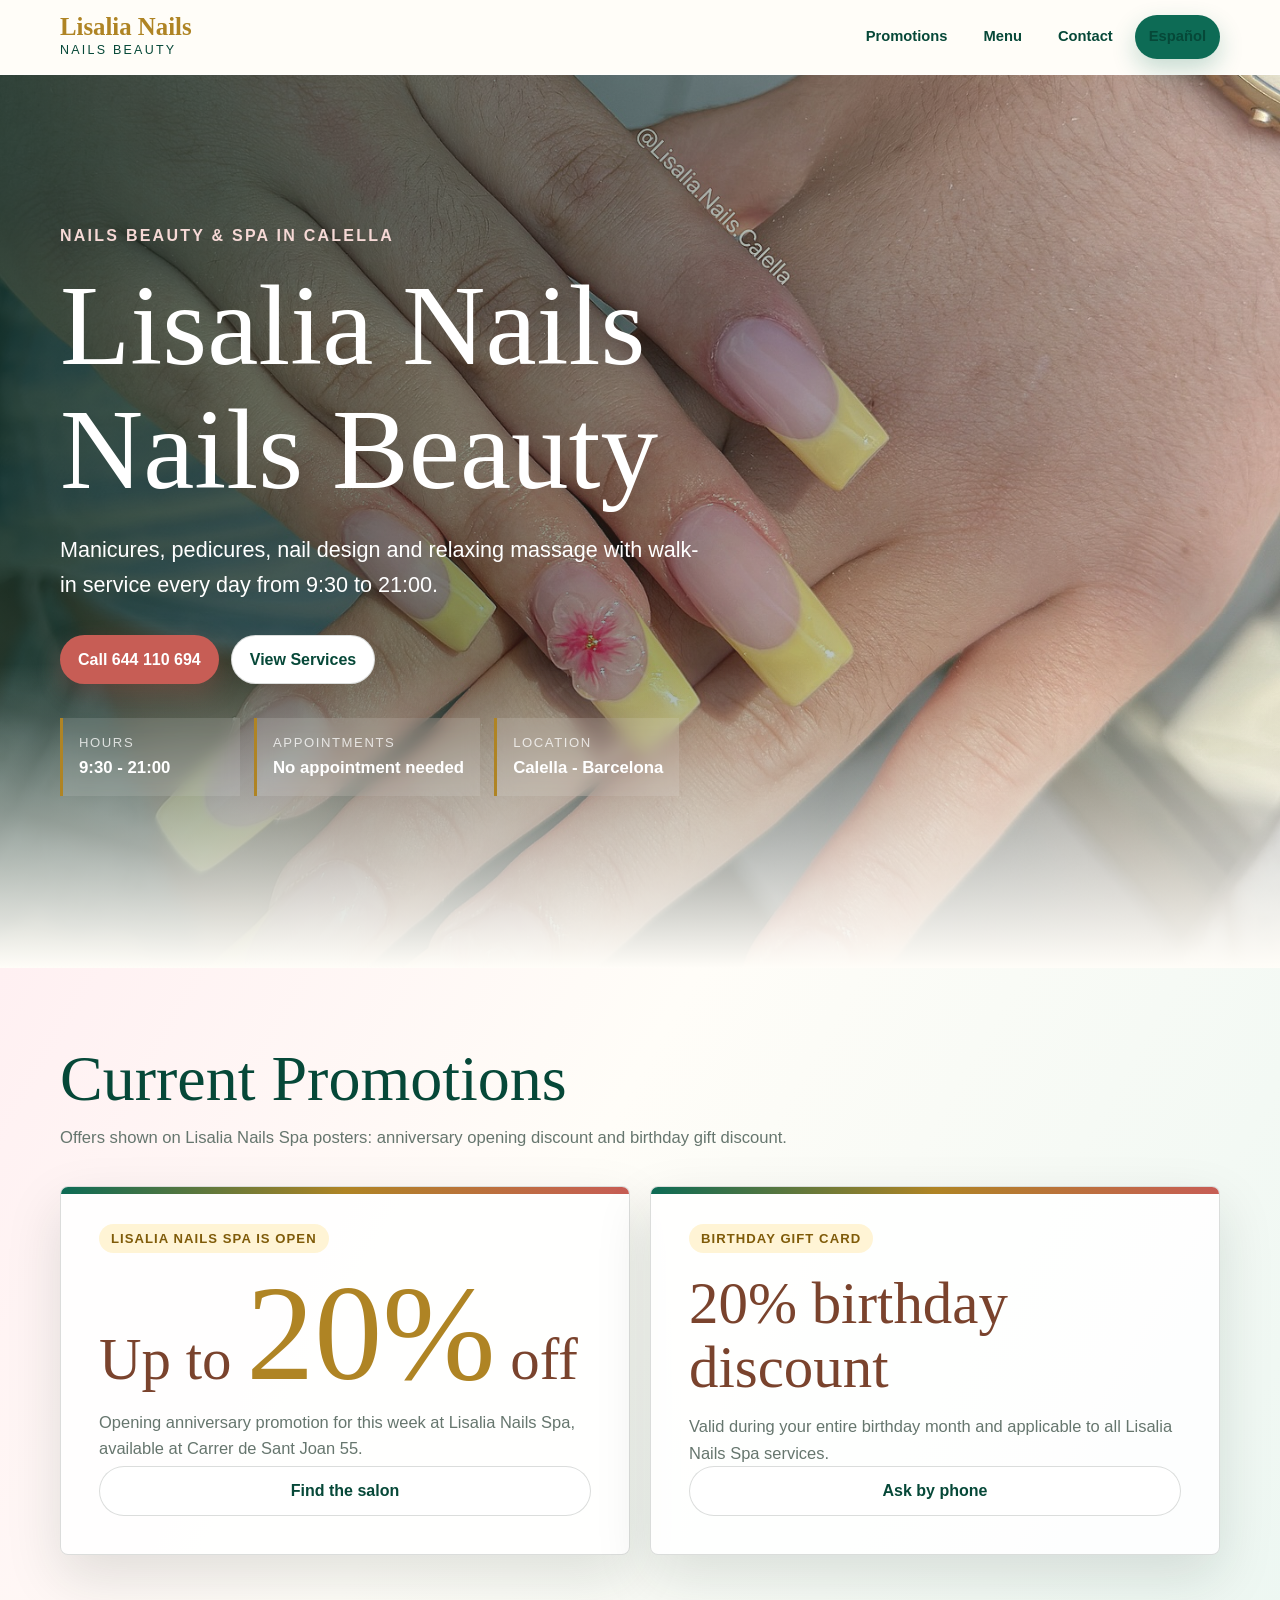
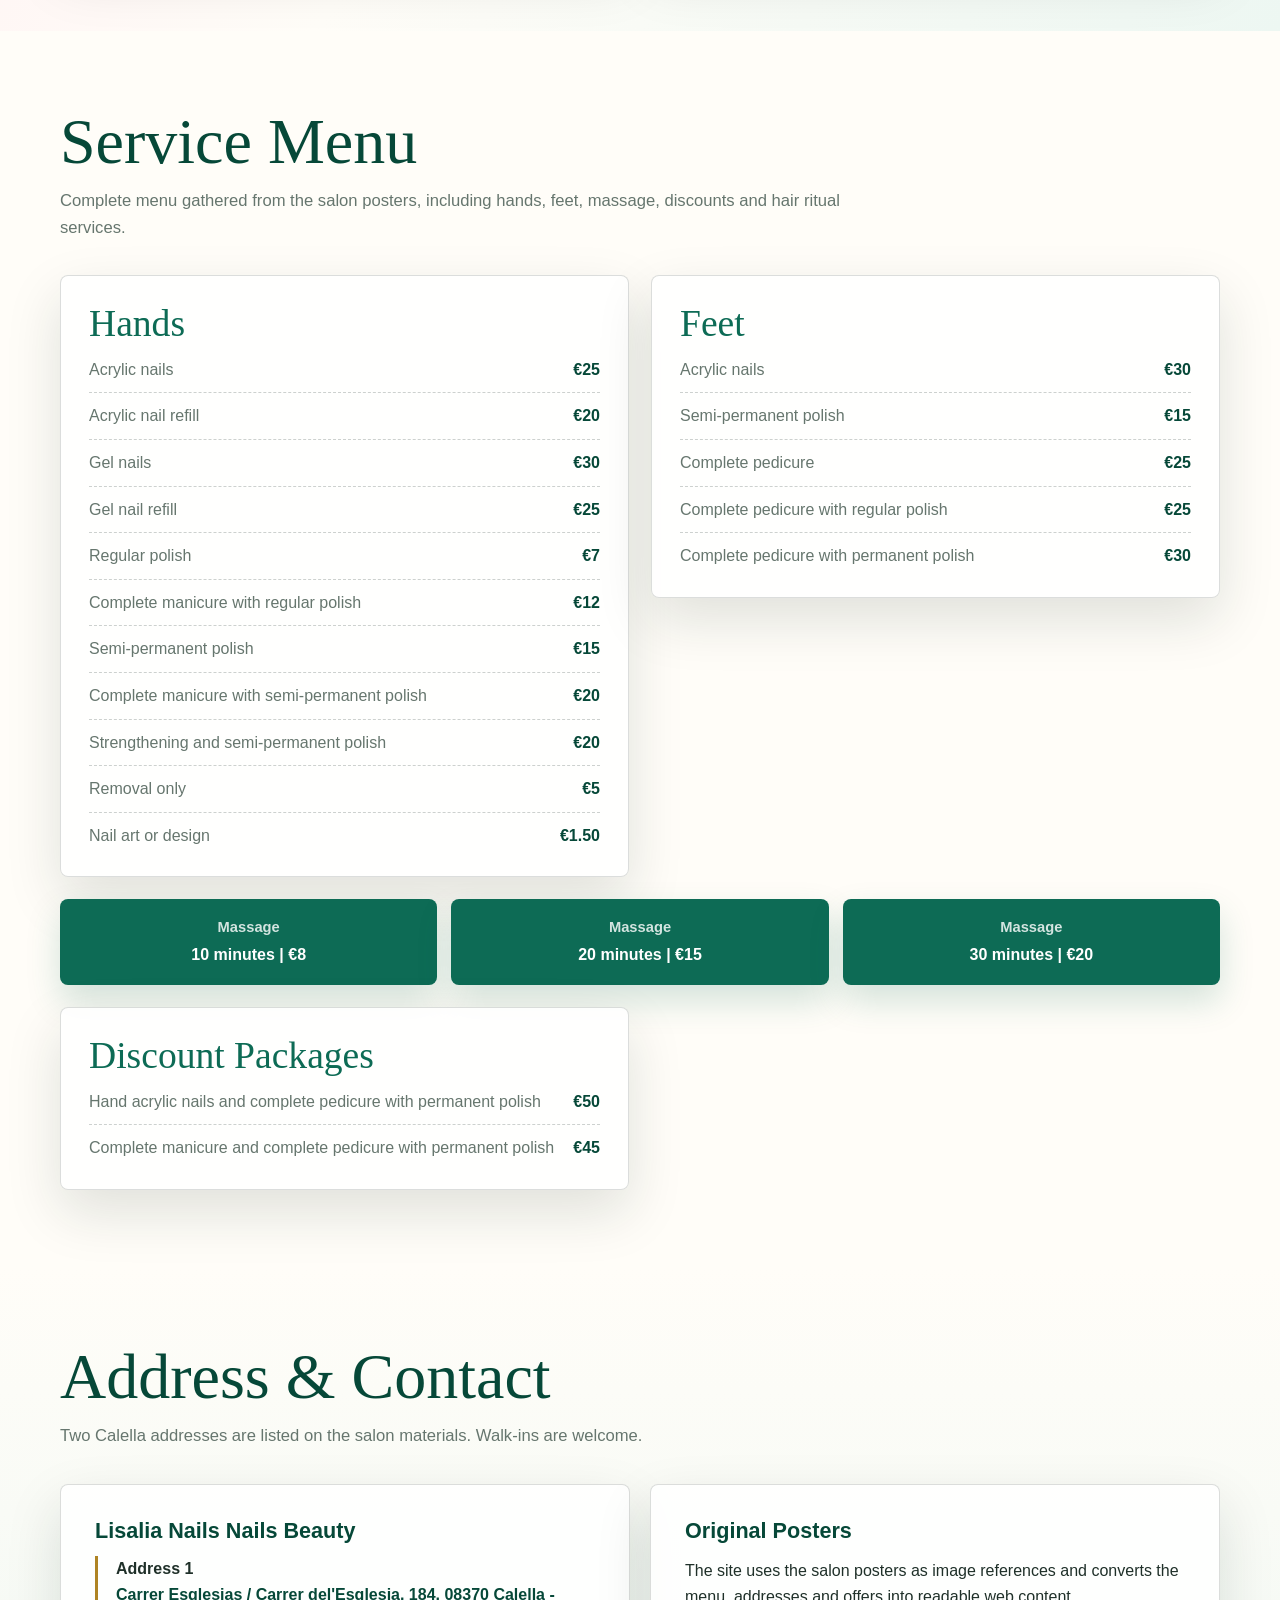
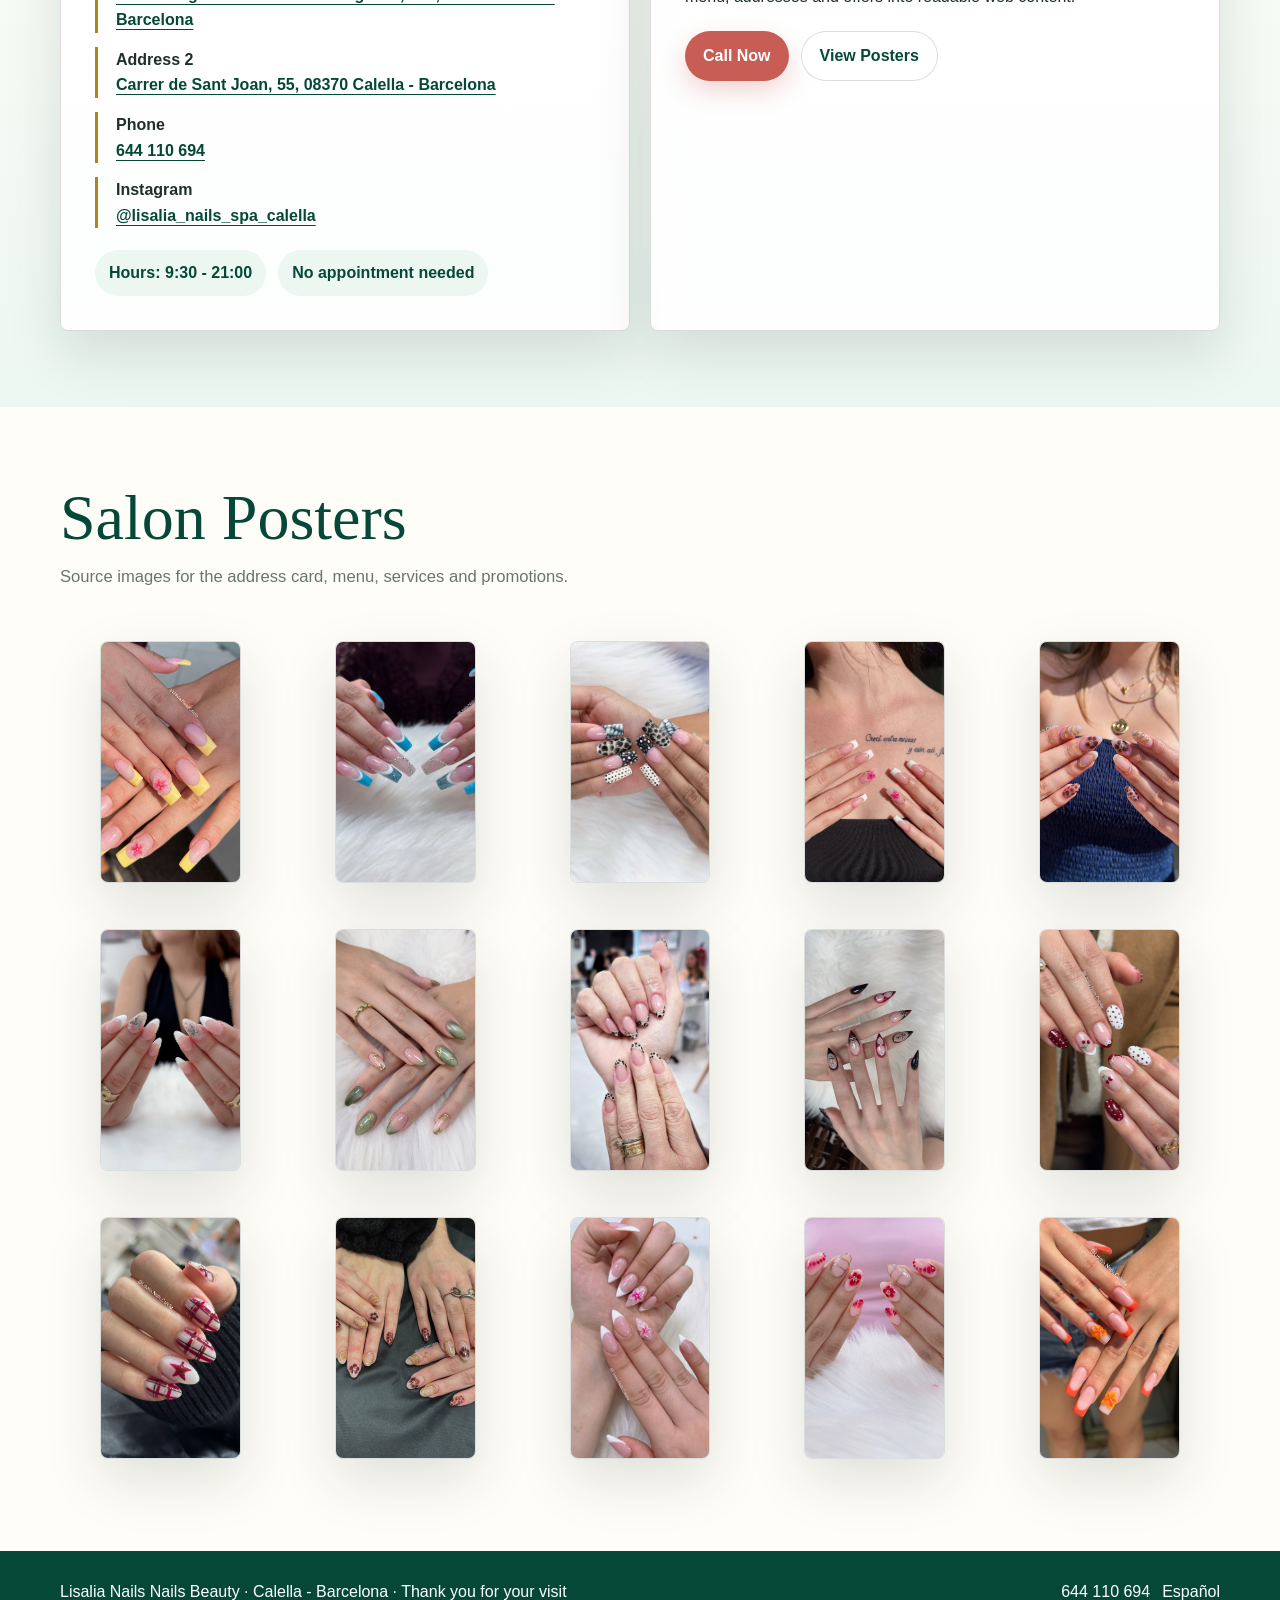
==== index.html @ 70567016 "upload" ====
<!doctype html>
<html lang="en">
  <head>
    <meta charset="utf-8">
    <meta name="viewport" content="width=device-width, initial-scale=1">
    <meta
      name="description"
      content="Lisalia Nails Nails Beauty in Calella, Barcelona. Nails, pedicure, massage, birthday offers, anniversary discounts and walk-in service."
    >
    <title>Lisalia Nails Nails Beauty | Calella</title>
    <link rel="stylesheet" href="styles.css">
  </head>
  <body>
    <header class="site-header">
      <nav class="nav" aria-label="Main navigation">
        <a class="brand" href="#top" aria-label="Lisalia Nails Nails Beauty home">
          <strong>Lisalia Nails</strong>
          <span>Nails Beauty</span>
        </a>
        <div class="nav-links">
          <a href="#promotions">Promotions</a>
          <a href="#menu">Menu</a>
          <a href="#contact">Contact</a>
          <a class="language-button" href="es.html">Español</a>
        </div>
      </nav>
    </header>

    <main id="top">
      <section class="hero" aria-labelledby="hero-title">
        <div class="hero-content">
          <p class="eyebrow">Nails Beauty & Spa in Calella</p>
          <h1 id="hero-title">Lisalia Nails Nails Beauty</h1>
          <p class="hero-text">
            Manicures, pedicures, nail design and relaxing massage with walk-in service every day from 9:30 to 21:00.
          </p>
          <div class="hero-actions">
            <a class="primary-button" href="tel:+34644110694">Call 644 110 694</a>
            <a class="secondary-button" href="#menu">View Services</a>
          </div>
          <div class="quick-facts" aria-label="Key information">
            <div class="fact">
              <span>Hours</span>
              <strong>9:30 - 21:00</strong>
            </div>
            <div class="fact">
              <span>Appointments</span>
              <strong>No appointment needed</strong>
            </div>
            <div class="fact">
              <span>Location</span>
              <strong>Calella - Barcelona</strong>
            </div>
          </div>
        </div>
      </section>

      <section class="promo-band" id="promotions" aria-labelledby="promo-title">
        <div class="section-inner">
          <div class="section-heading">
            <h2 id="promo-title">Current Promotions</h2>
            <p>Offers shown on Lisalia Nails Spa posters: anniversary opening discount and birthday gift discount.</p>
          </div>
          <div class="promo-grid">
            <article class="promo-card">
              <div>
                <span class="promo-label">Lisalia Nails Spa is open</span>
                <h3>Up to <span class="discount-number">20%</span> off</h3>
                <p>
                  Opening anniversary promotion for this week at Lisalia Nails Spa, available at Carrer de Sant Joan 55.
                </p>
              </div>
              <a class="secondary-button" href="#contact">Find the salon</a>
            </article>

            <article class="promo-card">
              <div>
                <span class="promo-label">Birthday gift card</span>
                <h3>20% birthday discount</h3>
                <p>
                  Valid during your entire birthday month and applicable to all Lisalia Nails Spa services.
                </p>
              </div>
              <a class="secondary-button" href="tel:+34644110694">Ask by phone</a>
            </article>
          </div>
        </div>
      </section>

      <section class="menu-section" id="menu" aria-labelledby="menu-title">
        <div class="section-inner">
          <div class="section-heading">
            <h2 id="menu-title">Service Menu</h2>
            <p>Complete menu gathered from the salon posters, including hands, feet, massage, discounts and hair ritual services.</p>
          </div>

          <div class="menu-layout">
            <article class="service-group">
              <h3>Hands</h3>
              <ol class="price-list">
                <li><span>Acrylic nails</span><strong>€25</strong></li>
                <li><span>Acrylic nail refill</span><strong>€20</strong></li>
                <li><span>Gel nails</span><strong>€30</strong></li>
                <li><span>Gel nail refill</span><strong>€25</strong></li>
                <li><span>Regular polish</span><strong>€7</strong></li>
                <li><span>Complete manicure with regular polish</span><strong>€12</strong></li>
                <li><span>Semi-permanent polish</span><strong>€15</strong></li>
                <li><span>Complete manicure with semi-permanent polish</span><strong>€20</strong></li>
                <li><span>Strengthening and semi-permanent polish</span><strong>€20</strong></li>
                <li><span>Removal only</span><strong>€5</strong></li>
                <li><span>Nail art or design</span><strong>€1.50</strong></li>
              </ol>
            </article>

            <article class="service-group">
              <h3>Feet</h3>
              <ol class="price-list" start="12">
                <li><span>Acrylic nails</span><strong>€30</strong></li>
                <li><span>Semi-permanent polish</span><strong>€15</strong></li>
                <li><span>Complete pedicure</span><strong>€25</strong></li>
                <li><span>Complete pedicure with regular polish</span><strong>€25</strong></li>
                <li><span>Complete pedicure with permanent polish</span><strong>€30</strong></li>
              </ol>
            </article>

            <div class="massage-strip" aria-label="Massage prices">
              <div class="massage-item"><span>Massage</span>10 minutes | €8</div>
              <div class="massage-item"><span>Massage</span>20 minutes | €15</div>
              <div class="massage-item"><span>Massage</span>30 minutes | €20</div>
            </div>

            <article class="service-group">
              <h3>Discount Packages</h3>
              <ol class="price-list" start="17">
                <li><span>Hand acrylic nails and complete pedicure with permanent polish</span><strong>€50</strong></li>
                <li><span>Complete manicure and complete pedicure with permanent polish</span><strong>€45</strong></li>
              </ol>
            </article>


          </div>
        </div>
      </section>

      <section class="contact-band" id="contact" aria-labelledby="contact-title">
        <div class="section-inner">
          <div class="section-heading">
            <h2 id="contact-title">Address & Contact</h2>
            <p>Two Calella addresses are listed on the salon materials. Walk-ins are welcome.</p>
          </div>

          <div class="contact-grid">
            <article class="contact-panel">
              <h3>Lisalia Nails Nails Beauty</h3>
              <ul class="contact-list">
                <li>
                  <strong>Address 1</strong><br>
                  <a href="https://www.google.com/maps/search/?api=1&amp;query=Carrer%20Esglesias%20184%2008370%20Calella%20Barcelona">
                    Carrer Esglesias / Carrer del'Esglesia, 184, 08370 Calella - Barcelona
                  </a>
                </li>
                <li>
                  <strong>Address 2</strong><br>
                  <a href="https://www.google.com/maps/search/?api=1&amp;query=Carrer%20de%20Sant%20Joan%2055%2008370%20Calella%20Barcelona">
                    Carrer de Sant Joan, 55, 08370 Calella - Barcelona
                  </a>
                </li>
                <li><strong>Phone</strong><br><a href="tel:+34644110694">644 110 694</a></li>
                <li>
                  <strong>Instagram</strong><br>
                  <a href="https://www.instagram.com/lisalia_nails_spa_calella/">@lisalia_nails_spa_calella</a><br>
                </li>
              </ul>
              <div class="notice-row">
                <span class="notice-pill">Hours: 9:30 - 21:00</span>
                <span class="notice-pill">No appointment needed</span>
              </div>
            </article>

            <article class="contact-panel">
              <h3>Original Posters</h3>
              <p>
                The site uses the salon posters as image references and converts the menu, addresses and offers into readable web content.
              </p>
              <div class="notice-row">
                <a class="primary-button" href="tel:+34644110694">Call Now</a>
                <a class="secondary-button" href="#posters">View Posters</a>
              </div>
            </article>
          </div>
        </div>
      </section>

      <section id="posters" aria-labelledby="posters-title">
        <div class="section-inner">
          <div class="section-heading">
            <h2 id="posters-title">Salon Posters</h2>
            <p>Source images for the address card, menu, services and promotions.</p>
          </div>
          <div class="posters-grid">
            <figure class="poster-card">
              <img src="1.jpg" alt="Salon image 1">
            </figure>
            <figure class="poster-card">
              <img src="2.jpg" alt="Salon image 2">
            </figure>
            <figure class="poster-card">
              <img src="3.jpg" alt="Salon image 3">
            </figure>
            <figure class="poster-card">
              <img src="4.jpg" alt="Salon image 4">
            </figure>
            <figure class="poster-card">
              <img src="5.jpg" alt="Salon image 5">
            </figure>
            <figure class="poster-card">
              <img src="6.jpg" alt="Salon image 6">
            </figure>
            <figure class="poster-card">
              <img src="7.jpg" alt="Salon image 7">
            </figure>
            <figure class="poster-card">
              <img src="8.jpg" alt="Salon image 8">
            </figure>
            <figure class="poster-card">
              <img src="9.jpg" alt="Salon image 9">
            </figure>
            <figure class="poster-card">
              <img src="10.jpg" alt="Salon image 10">
            </figure>
            <figure class="poster-card">
              <img src="11.jpg" alt="Salon image 11">
            </figure>
            <figure class="poster-card">
              <img src="12.jpg" alt="Salon image 12">
            </figure>
            <figure class="poster-card">
              <img src="13.jpg" alt="Salon image 13">
            </figure>
            <figure class="poster-card">
              <img src="14.jpg" alt="Salon image 14">
            </figure>
            <figure class="poster-card">
              <img src="15.jpg" alt="Salon image 15">
            </figure>
          </div>
        </div>
      </section>
    </main>

    <footer class="site-footer">
      <div class="footer-inner">
        <p>Lisalia Nails Nails Beauty · Calella - Barcelona · Thank you for your visit</p>
        <div class="footer-links">
          <a href="tel:+34644110694">644 110 694</a>
          <a href="es.html">Español</a>
        </div>
      </div>
    </footer>
  </body>
</html>
---- styles.css ----
:root {
  --ink: #1f3029;
  --muted: #66766e;
  --leaf: #0d6b55;
  --leaf-dark: #064838;
  --gold: #af8424;
  --rose: #c75d55;
  --clay: #7a432d;
  --cream: #fffaf0;
  --mint: #edf7f2;
  --blush: #fff0f2;
  --line: rgba(31, 48, 41, 0.16);
  --shadow: 0 22px 55px rgba(16, 39, 31, 0.13);
  --hero-image: url("1.jpg");
}

* {
  box-sizing: border-box;
}

html {
  scroll-behavior: smooth;
}

body {
  margin: 0;
  color: var(--ink);
  background: #fffdf8;
  font-family: "Segoe UI", Arial, sans-serif;
  line-height: 1.6;
}

img {
  display: block;
  max-width: 100%;
}

a {
  color: inherit;
}

.site-header {
  position: sticky;
  top: 0;
  z-index: 20;
  border-bottom: 1px solid rgba(255, 255, 255, 0.62);
  background: rgba(255, 253, 248, 0.9);
  backdrop-filter: blur(16px);
}

.nav {
  width: min(1160px, calc(100% - 32px));
  min-height: 74px;
  margin: 0 auto;
  display: flex;
  align-items: center;
  justify-content: space-between;
  gap: 20px;
}

.brand {
  display: grid;
  gap: 0;
  text-decoration: none;
}

.brand strong {
  font-family: Georgia, "Times New Roman", serif;
  font-size: clamp(1.1rem, 2vw, 1.55rem);
  letter-spacing: 0;
  color: var(--gold);
  line-height: 1.1;
}

.brand span {
  color: var(--leaf-dark);
  font-size: 0.78rem;
  text-transform: uppercase;
  letter-spacing: 0.18em;
}

.nav-links {
  display: flex;
  align-items: center;
  gap: 8px;
  flex-wrap: wrap;
  justify-content: flex-end;
}

.nav-links a {
  min-height: 42px;
  display: inline-flex;
  align-items: center;
  justify-content: center;
  padding: 10px 14px;
  border-radius: 999px;
  color: var(--leaf-dark);
  font-weight: 700;
  font-size: 0.92rem;
  text-decoration: none;
}

.nav-links a:hover,
.nav-links a:focus-visible {
  background: var(--mint);
  outline: none;
}

.language-button,
.primary-button,
.secondary-button {
  min-height: 44px;
  display: inline-flex;
  align-items: center;
  justify-content: center;
  gap: 8px;
  border: 0;
  border-radius: 999px;
  padding: 11px 18px;
  font-weight: 800;
  text-decoration: none;
  transition: transform 180ms ease, box-shadow 180ms ease, background 180ms ease;
}

.language-button {
  background: var(--leaf);
  color: white;
  box-shadow: 0 10px 24px rgba(13, 107, 85, 0.24);
}

.primary-button {
  background: var(--rose);
  color: white;
  box-shadow: 0 10px 24px rgba(199, 93, 85, 0.25);
}

.secondary-button {
  color: var(--leaf-dark);
  background: white;
  border: 1px solid var(--line);
}

.language-button:hover,
.primary-button:hover,
.secondary-button:hover,
.language-button:focus-visible,
.primary-button:focus-visible,
.secondary-button:focus-visible {
  transform: translateY(-1px);
  outline: none;
}

.hero {
  min-height: 82svh;
  display: grid;
  align-items: center;
  position: relative;
  isolation: isolate;
  overflow: hidden;
  background:
    linear-gradient(90deg, rgba(11, 45, 36, 0.78), rgba(11, 45, 36, 0.42) 46%, rgba(255, 250, 240, 0.2)),
    var(--hero-image) center / cover no-repeat;
}

.hero::after {
  content: "";
  position: absolute;
  inset: auto 0 0;
  height: 34%;
  background: linear-gradient(0deg, #fffdf8 0%, rgba(255, 253, 248, 0));
  z-index: -1;
}

.hero-content {
  width: min(1160px, calc(100% - 32px));
  margin: 0 auto;
  padding: 72px 0 96px;
  color: white;
}

.eyebrow {
  margin: 0 0 14px;
  color: #f6d9d6;
  font-weight: 800;
  text-transform: uppercase;
  letter-spacing: 0.14em;
}

h1,
h2,
h3 {
  margin: 0;
  line-height: 1.08;
}

h1,
h2 {
  font-family: Georgia, "Times New Roman", serif;
  font-weight: 500;
  letter-spacing: 0;
}

h1 {
  max-width: 820px;
  font-size: clamp(3.2rem, 9vw, 7.4rem);
}

.hero-text {
  max-width: 650px;
  margin: 22px 0 0;
  font-size: clamp(1.08rem, 2vw, 1.35rem);
}

.hero-actions {
  display: flex;
  flex-wrap: wrap;
  gap: 12px;
  margin-top: 32px;
}

.quick-facts {
  display: flex;
  gap: 14px;
  flex-wrap: wrap;
  margin-top: 34px;
}

.fact {
  display: grid;
  gap: 2px;
  min-width: 180px;
  padding: 14px 16px;
  border-left: 3px solid var(--gold);
  background: rgba(255, 255, 255, 0.12);
  backdrop-filter: blur(8px);
}

.fact span {
  color: rgba(255, 255, 255, 0.76);
  font-size: 0.82rem;
  text-transform: uppercase;
  letter-spacing: 0.12em;
}

.fact strong {
  color: white;
  font-size: 1.05rem;
}

section {
  padding: 76px 0;
}

.section-inner {
  width: min(1160px, calc(100% - 32px));
  margin: 0 auto;
}

.section-heading {
  display: grid;
  gap: 12px;
  max-width: 780px;
  margin-bottom: 34px;
}

.section-heading h2 {
  font-size: clamp(2.1rem, 5vw, 4.2rem);
  color: var(--leaf-dark);
}

.section-heading p {
  margin: 0;
  color: var(--muted);
  font-size: 1.04rem;
}

.promo-band {
  background: linear-gradient(120deg, var(--blush), #fffdf8 42%, var(--mint));
}

.promo-grid,
.contact-grid {
  display: grid;
  grid-template-columns: repeat(2, minmax(0, 1fr));
  gap: 20px;
}

.promo-card,
.service-group,
.contact-panel,
.poster-card {
  border: 1px solid var(--line);
  border-radius: 8px;
  background: rgba(255, 255, 255, 0.86);
  box-shadow: var(--shadow);
}

.promo-card {
  display: grid;
  min-height: 310px;
  padding: clamp(24px, 4vw, 38px);
  align-content: space-between;
  overflow: hidden;
  position: relative;
}

.promo-card::before {
  content: "";
  position: absolute;
  inset: 0 0 auto;
  height: 7px;
  background: linear-gradient(90deg, var(--leaf), var(--gold), var(--rose));
  pointer-events: none;
}

.promo-card > * {
  position: relative;
}

.promo-label {
  width: fit-content;
  border-radius: 999px;
  background: #fff4d5;
  color: #7f5b09;
  padding: 7px 12px;
  font-size: 0.82rem;
  font-weight: 900;
  text-transform: uppercase;
  letter-spacing: 0.08em;
}

.promo-card h3 {
  margin-top: 22px;
  color: var(--clay);
  font-family: Georgia, "Times New Roman", serif;
  font-size: clamp(2rem, 4.6vw, 4.3rem);
  font-weight: 500;
}

.promo-card p {
  margin: 14px 0 0;
  color: var(--muted);
  font-size: 1.03rem;
}

.discount-number {
  color: var(--gold);
  font-size: clamp(4.2rem, 12vw, 8.5rem);
  font-family: Georgia, "Times New Roman", serif;
  line-height: 0.9;
}

.menu-section {
  background: #fffdf8;
}

.menu-layout {
  display: grid;
  grid-template-columns: 1fr 1fr;
  gap: 22px;
  align-items: start;
}

.service-group {
  padding: clamp(20px, 3vw, 28px);
}

.service-group h3 {
  color: var(--leaf);
  font-family: Georgia, "Times New Roman", serif;
  font-size: clamp(1.7rem, 3vw, 2.35rem);
  font-weight: 500;
  margin-bottom: 12px;
}

.price-list {
  list-style: none;
  margin: 0;
  padding: 0;
  display: grid;
  gap: 10px;
}

.price-list li {
  display: grid;
  grid-template-columns: minmax(0, 1fr) auto;
  gap: 16px;
  align-items: baseline;
  padding-bottom: 10px;
  border-bottom: 1px dashed rgba(31, 48, 41, 0.22);
}

.price-list li:last-child {
  border-bottom: 0;
  padding-bottom: 0;
}

.price-list span {
  color: var(--muted);
}

.price-list strong {
  color: var(--leaf-dark);
  white-space: nowrap;
}

.massage-strip {
  grid-column: 1 / -1;
  display: grid;
  grid-template-columns: repeat(3, minmax(0, 1fr));
  gap: 14px;
}

.massage-item {
  min-height: 86px;
  display: grid;
  place-items: center;
  padding: 16px;
  border-radius: 8px;
  color: white;
  background: var(--leaf);
  text-align: center;
  font-weight: 800;
  box-shadow: 0 16px 34px rgba(13, 107, 85, 0.18);
}

.massage-item span {
  display: block;
  color: rgba(255, 255, 255, 0.82);
  font-size: 0.92rem;
  font-weight: 700;
}

.hair-band {
  color: white;
  background:
    linear-gradient(90deg, rgba(122, 67, 45, 0.92), rgba(122, 67, 45, 0.73)),
    url("km.jpg") center / cover no-repeat;
}

.hair-band .section-heading h2,
.hair-band .section-heading p {
  color: white;
}

.hair-band .service-group {
  background: rgba(255, 253, 248, 0.93);
}

.contact-band {
  background: linear-gradient(180deg, #fffdf8, #edf7f2);
}

.contact-panel {
  padding: clamp(22px, 4vw, 34px);
}

.contact-panel h3 {
  margin-bottom: 14px;
  color: var(--leaf-dark);
  font-size: 1.35rem;
}

.contact-list {
  list-style: none;
  padding: 0;
  margin: 0;
  display: grid;
  gap: 14px;
}

.contact-list li {
  padding-left: 18px;
  border-left: 3px solid var(--gold);
}

.contact-list a {
  color: var(--leaf-dark);
  font-weight: 800;
  text-decoration-thickness: 1px;
  text-underline-offset: 4px;
}

.notice-row {
  display: flex;
  gap: 12px;
  flex-wrap: wrap;
  margin-top: 22px;
}

.notice-pill {
  border-radius: 999px;
  padding: 10px 14px;
  background: var(--mint);
  color: var(--leaf-dark);
  font-weight: 900;
}

.posters-grid {
  display: grid;
  grid-template-columns: repeat(auto-fit, minmax(200px, 1fr));
  gap: 14px;
}

.poster-card {
  overflow: hidden;
  background: white;
}

.poster-card img {
  width: 100%;
  height: 240px;
  object-fit: cover;
}

.poster-card figcaption {
  padding: 12px;
  color: var(--muted);
  font-size: 0.92rem;
  display: none;
}

.site-footer {
  padding: 28px 0 34px;
  color: white;
  background: var(--leaf-dark);
}

.footer-inner {
  width: min(1160px, calc(100% - 32px));
  margin: 0 auto;
  display: flex;
  align-items: center;
  justify-content: space-between;
  gap: 18px;
  flex-wrap: wrap;
}

.footer-inner p {
  margin: 0;
}

.footer-links {
  display: flex;
  gap: 12px;
  flex-wrap: wrap;
}

.footer-links a {
  color: white;
  text-decoration-thickness: 1px;
  text-underline-offset: 4px;
}

@media (max-width: 920px) {
  .nav {
    align-items: flex-start;
    padding: 14px 0;
    flex-direction: column;
  }

  .nav-links {
    width: 100%;
    justify-content: flex-start;
  }

  .hero {
    min-height: 78svh;
  }

  .promo-grid,
  .contact-grid,
  .menu-layout {
    grid-template-columns: 1fr;
  }

  .massage-strip {
    grid-template-columns: 1fr;
  }

  .posters-grid {
    grid-template-columns: repeat(2, minmax(0, 1fr));
  }
}

@media (max-width: 580px) {
  .nav-links a:not(.language-button) {
    display: none;
  }

  .hero-content {
    padding-top: 56px;
  }

  .quick-facts {
    display: grid;
  }

  section {
    padding: 58px 0;
  }

  .price-list li {
    grid-template-columns: 1fr;
    gap: 2px;
  }

  .posters-grid {
    grid-template-columns: 1fr;
  }

  .poster-card img {
    height: auto;
  }
}
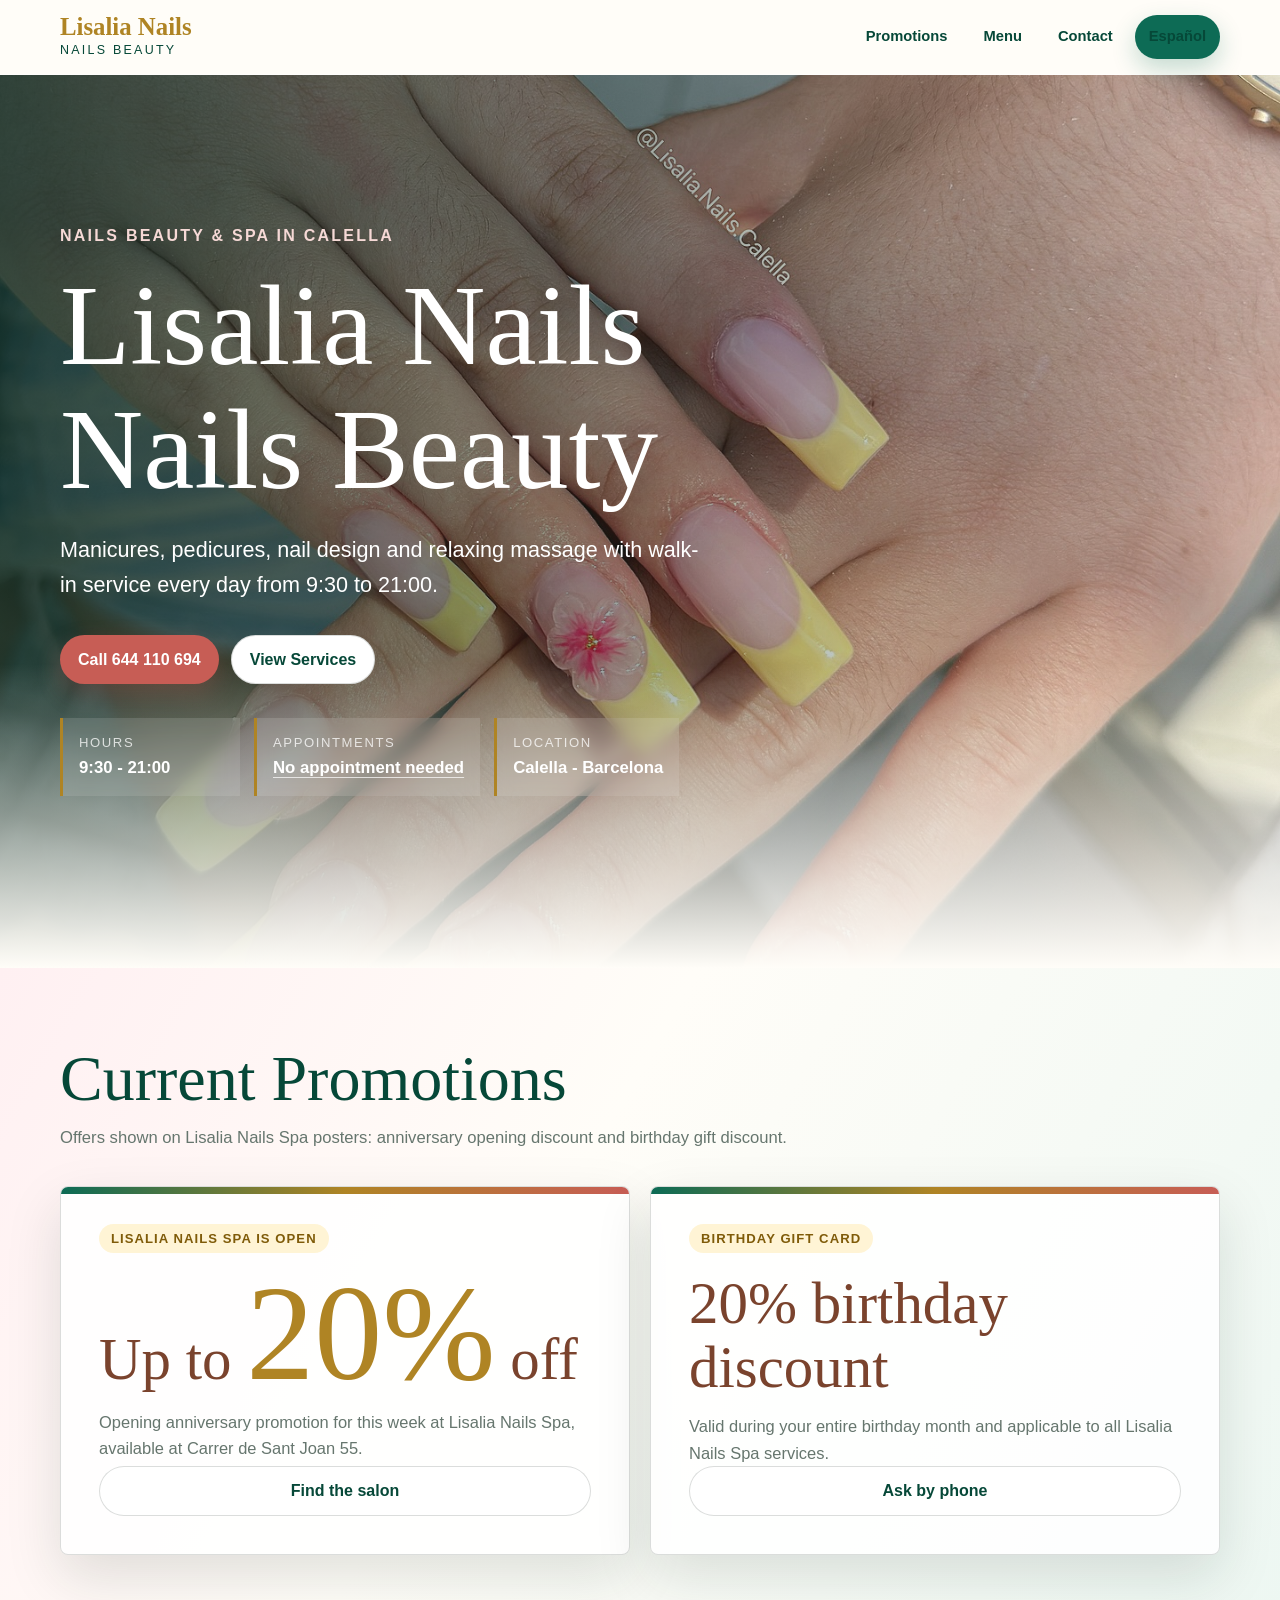
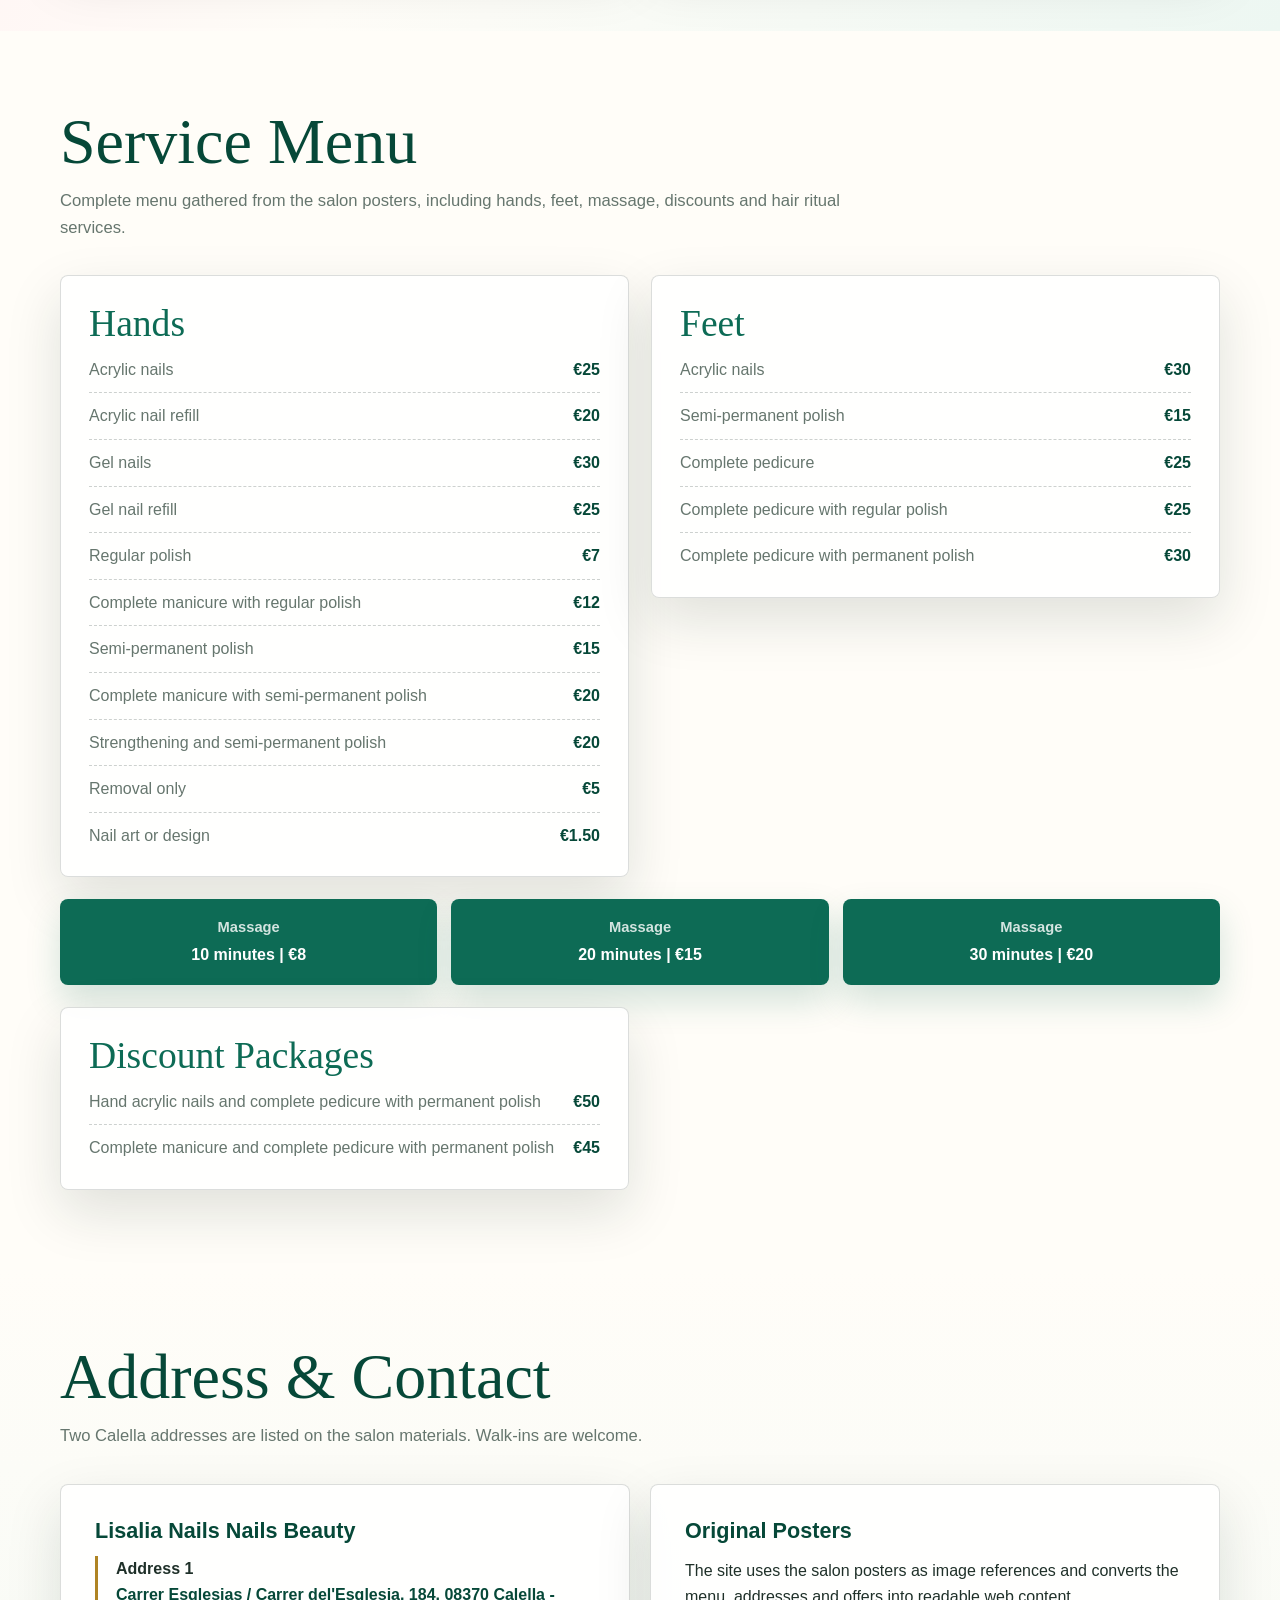
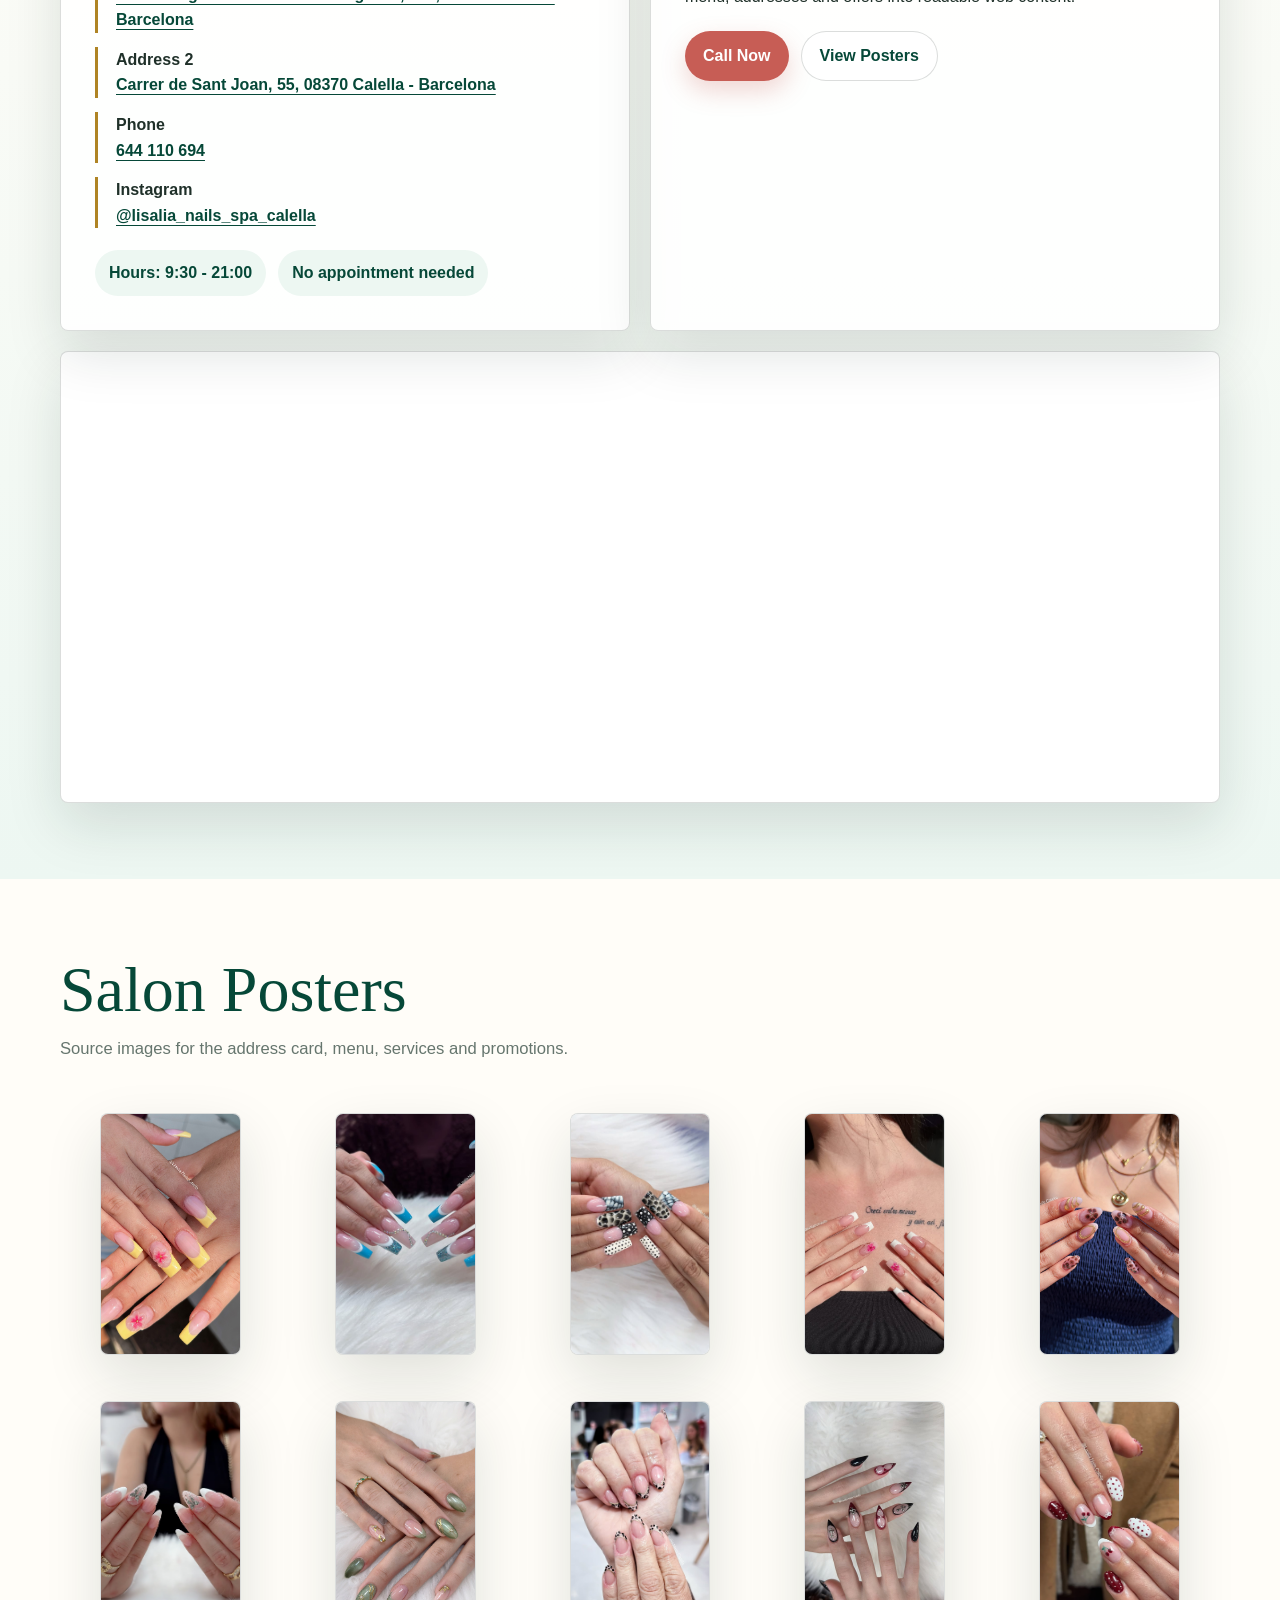
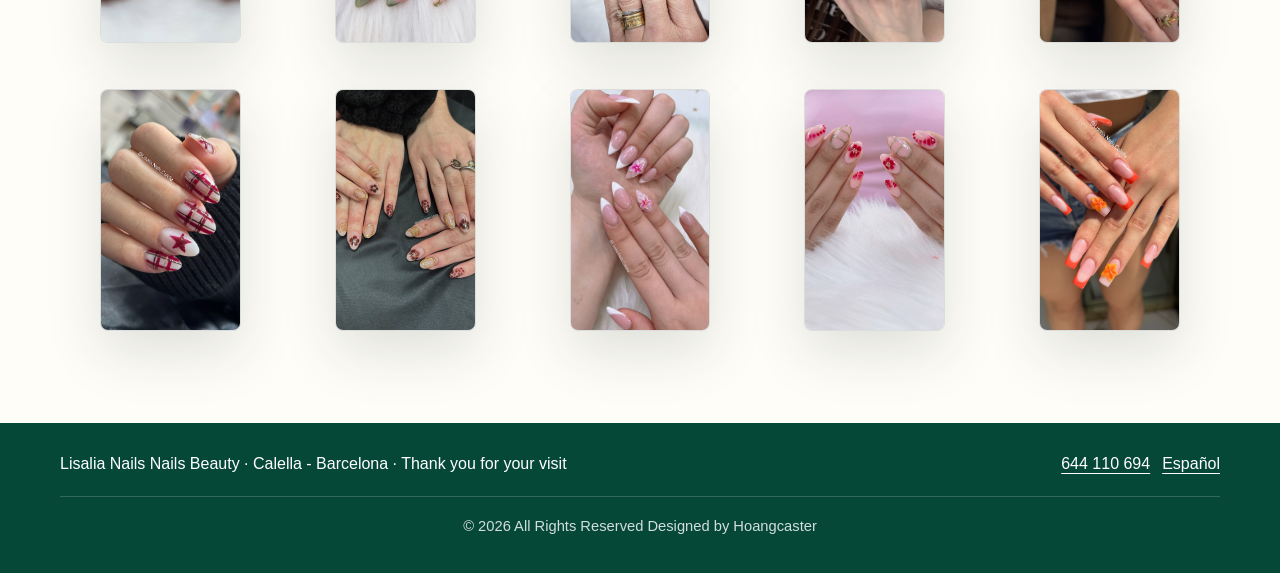
==== commit be64ecf1: "upload" ====
--- a/index.html
+++ b/index.html
@@ -45,7 +45,11 @@
             </div>
             <div class="fact">
               <span>Appointments</span>
-              <strong>No appointment needed</strong>
+              <strong>
+                <a href="https://www.instagram.com/lisalia_nails_spa_calella/" target="_blank" rel="noopener">
+                  No appointment needed
+                </a>
+              </strong>
             </div>
             <div class="fact">
               <span>Location</span>
@@ -188,6 +192,19 @@
               </div>
             </article>
           </div>
+
+          <div class="map-panel">
+            <iframe
+              title="Lisalia Nails Nails Beauty on Google Maps"
+              src="https://www.google.com/maps/embed?pb=!3m2!1svi!2s!4v1777950537363!5m2!1svi!2s!6m8!1m7!1smlt1Ut4sv9eB5eHzyRhAuA!2m2!1d41.61522592585366!2d2.663631819586798!3f88.16971210544659!4f9.596829679026897!5f0.7820865974627469"
+              width="600"
+              height="450"
+              style="border:0;"
+              allowfullscreen=""
+              loading="lazy"
+              referrerpolicy="no-referrer-when-downgrade"
+            ></iframe>
+          </div>
         </div>
       </section>
 
@@ -256,6 +273,7 @@
           <a href="es.html">Español</a>
         </div>
       </div>
+      <p class="footer-credit">© 2026 All Rights Reserved Designed by Hoangcaster</p>
     </footer>
   </body>
 </html>
--- a/styles.css
+++ b/styles.css
@@ -247,6 +247,18 @@
   font-size: 1.05rem;
 }
 
+.fact a {
+  color: inherit;
+  text-decoration-color: rgba(255, 255, 255, 0.7);
+  text-underline-offset: 4px;
+}
+
+.fact a:hover,
+.fact a:focus-visible {
+  color: #fff4d5;
+  outline: none;
+}
+
 section {
   padding: 76px 0;
 }
@@ -288,6 +300,7 @@
 .promo-card,
 .service-group,
 .contact-panel,
+.map-panel,
 .poster-card {
   border: 1px solid var(--line);
   border-radius: 8px;
@@ -496,6 +509,18 @@
   font-weight: 900;
 }
 
+.map-panel {
+  margin-top: 20px;
+  overflow: hidden;
+  background: white;
+}
+
+.map-panel iframe {
+  display: block;
+  width: 100%;
+  height: clamp(320px, 46vw, 450px);
+}
+
 .posters-grid {
   display: grid;
   grid-template-columns: repeat(auto-fit, minmax(200px, 1fr));
@@ -552,6 +577,16 @@
   text-underline-offset: 4px;
 }
 
+.footer-credit {
+  width: min(1160px, calc(100% - 32px));
+  margin: 20px auto 0;
+  padding-top: 18px;
+  border-top: 1px solid rgba(255, 255, 255, 0.18);
+  color: rgba(255, 255, 255, 0.82);
+  text-align: center;
+  font-size: 0.92rem;
+}
+
 @media (max-width: 920px) {
   .nav {
     align-items: flex-start;
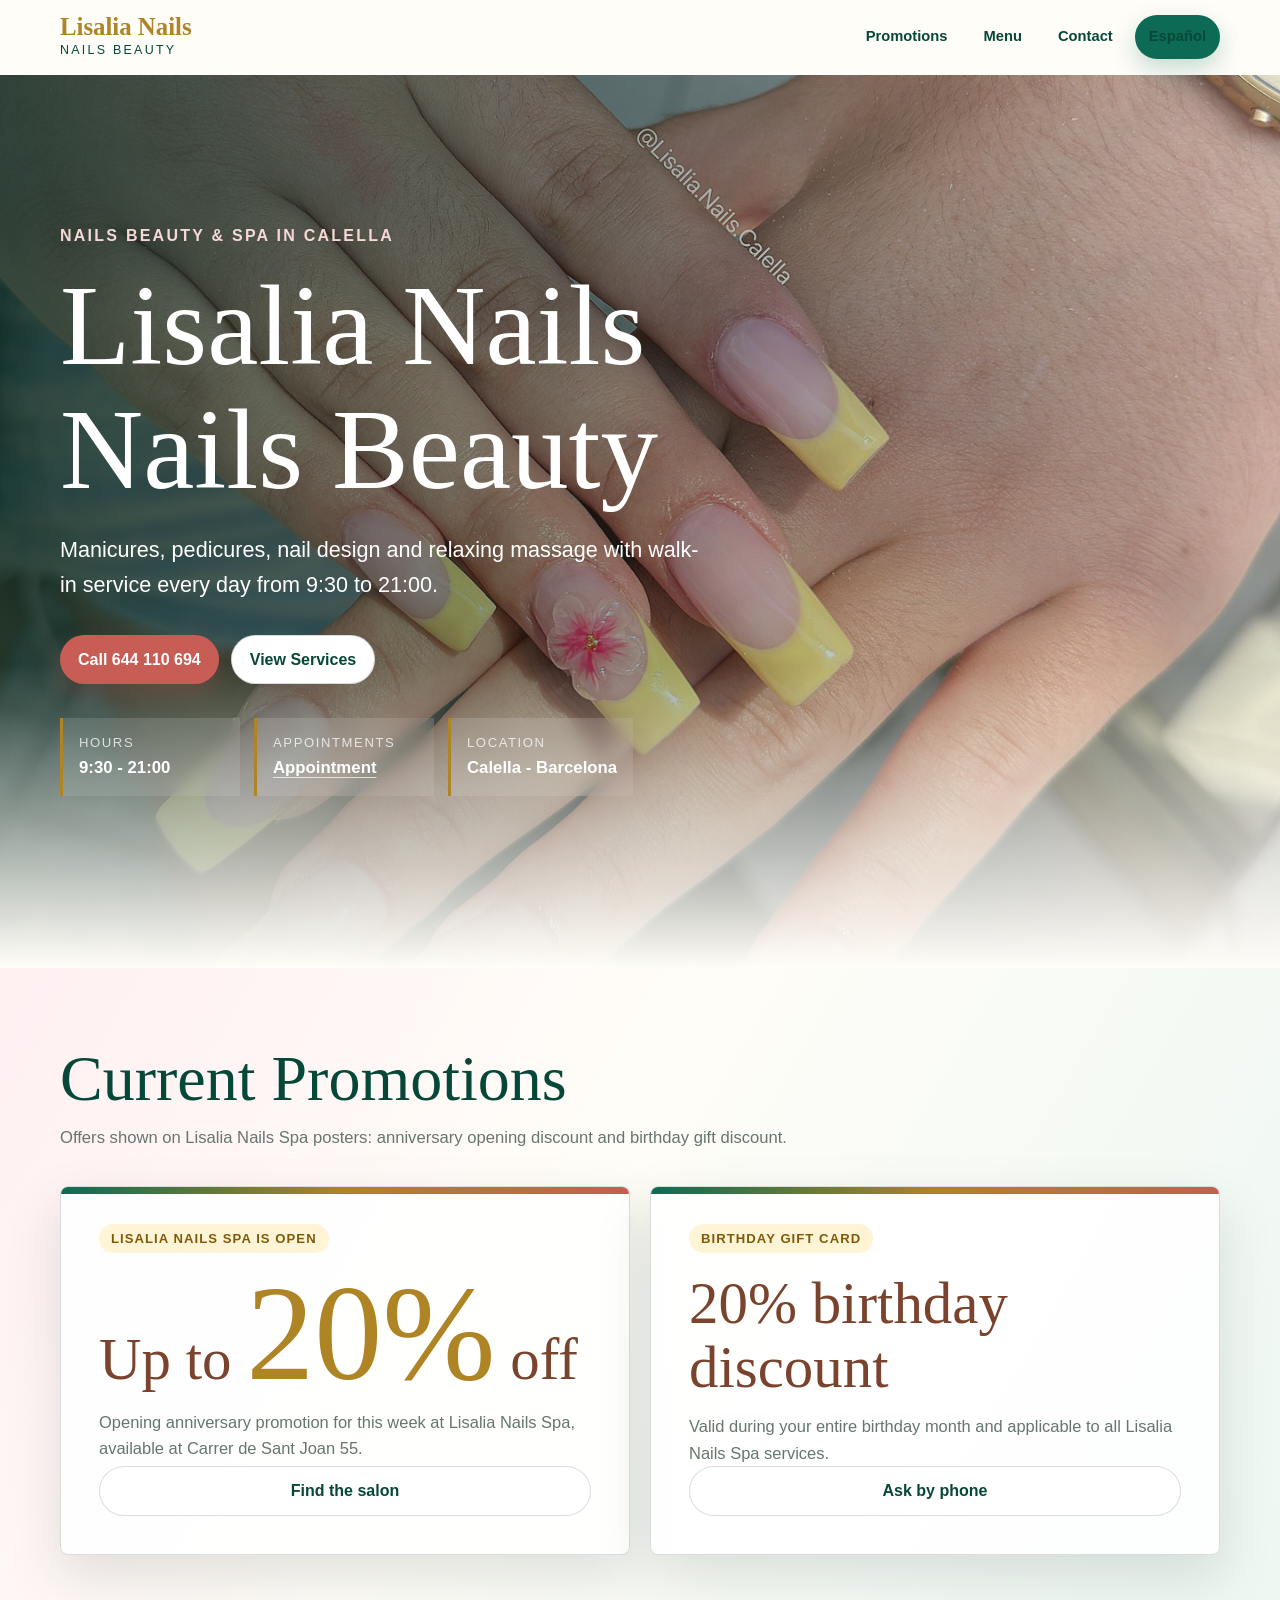
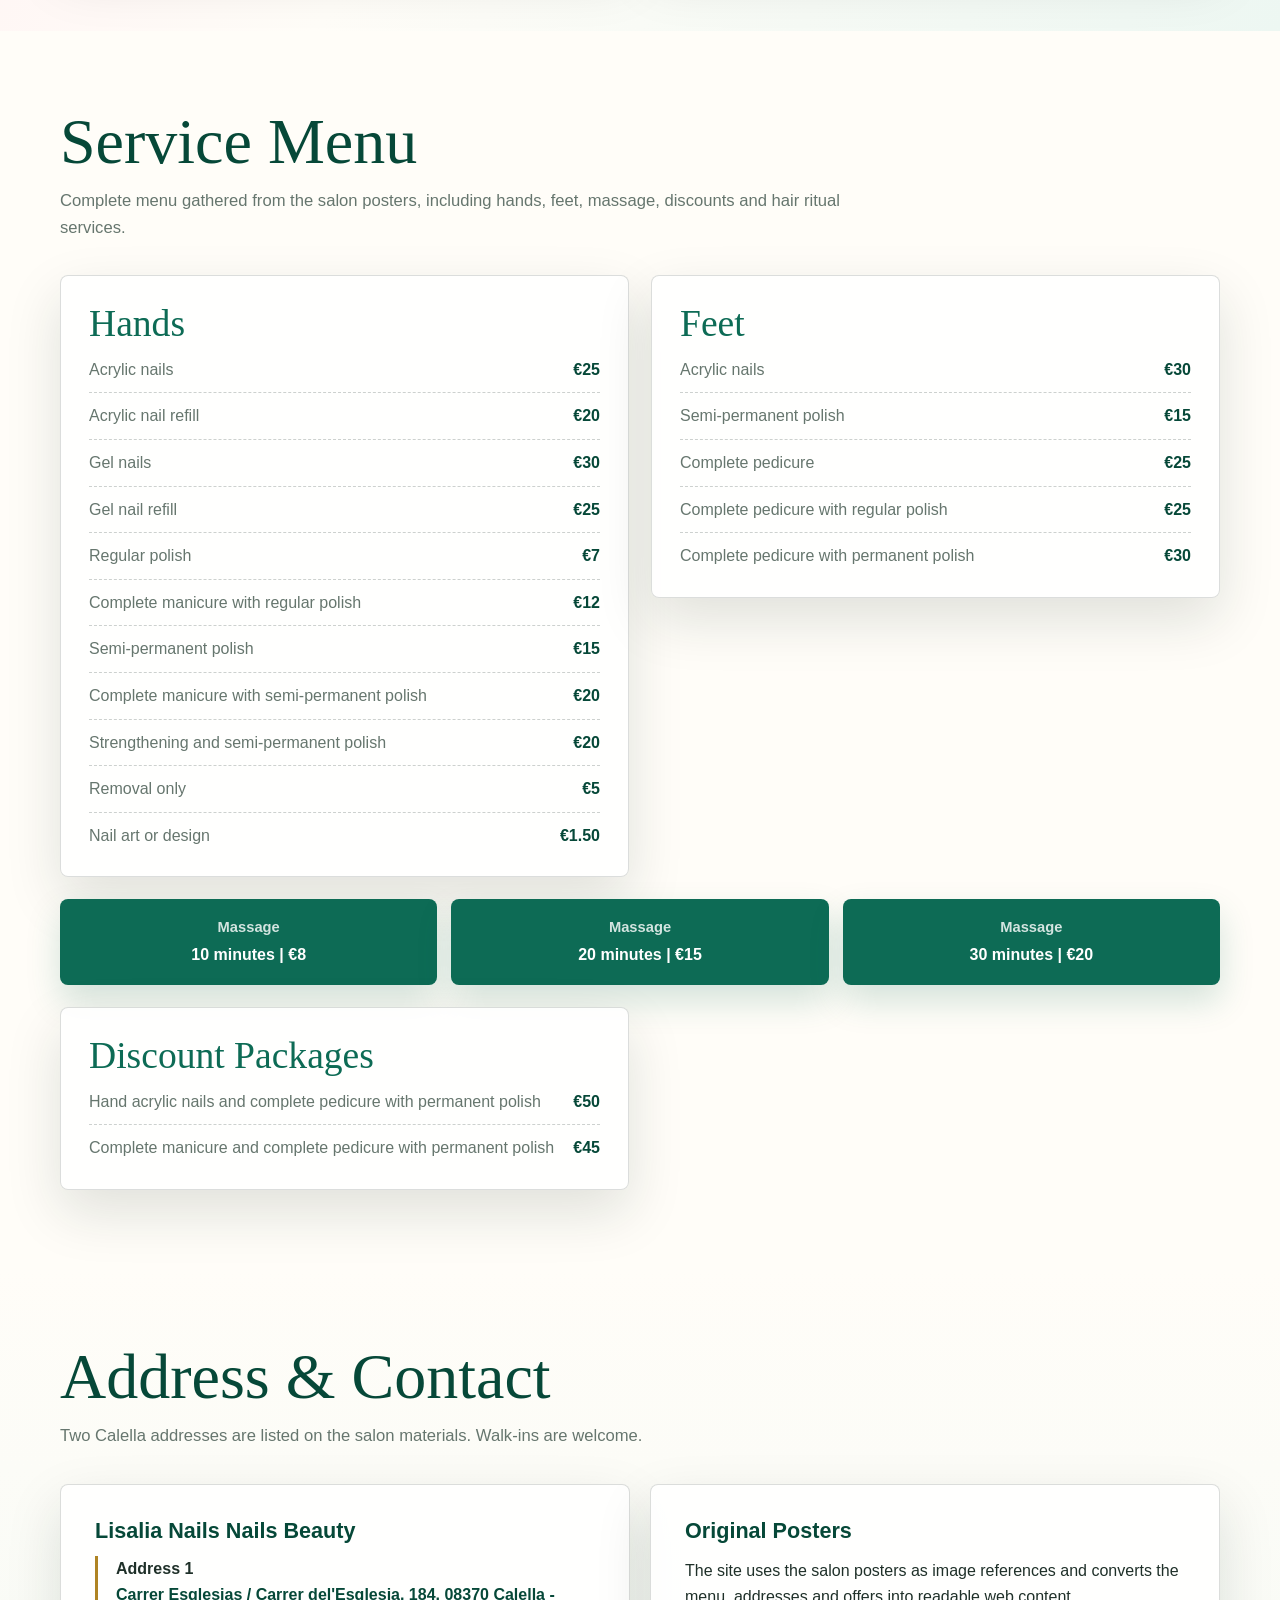
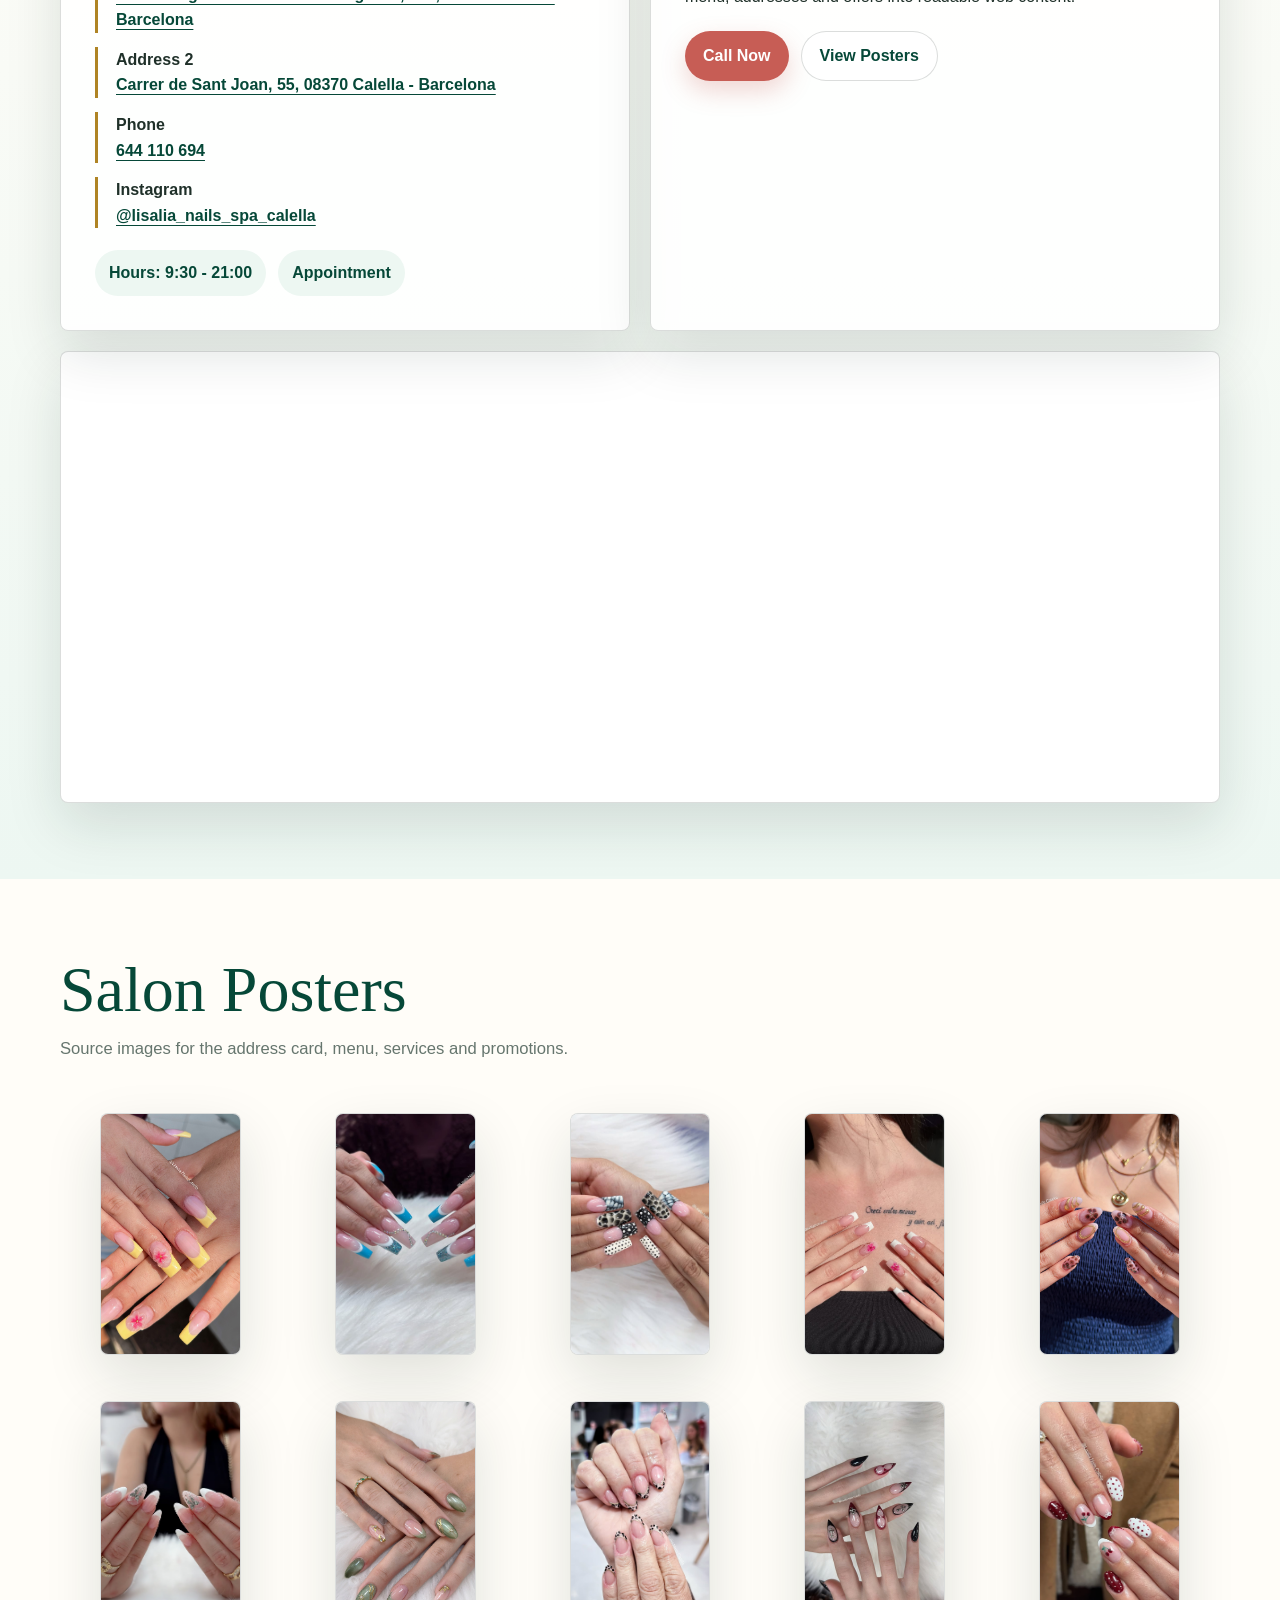
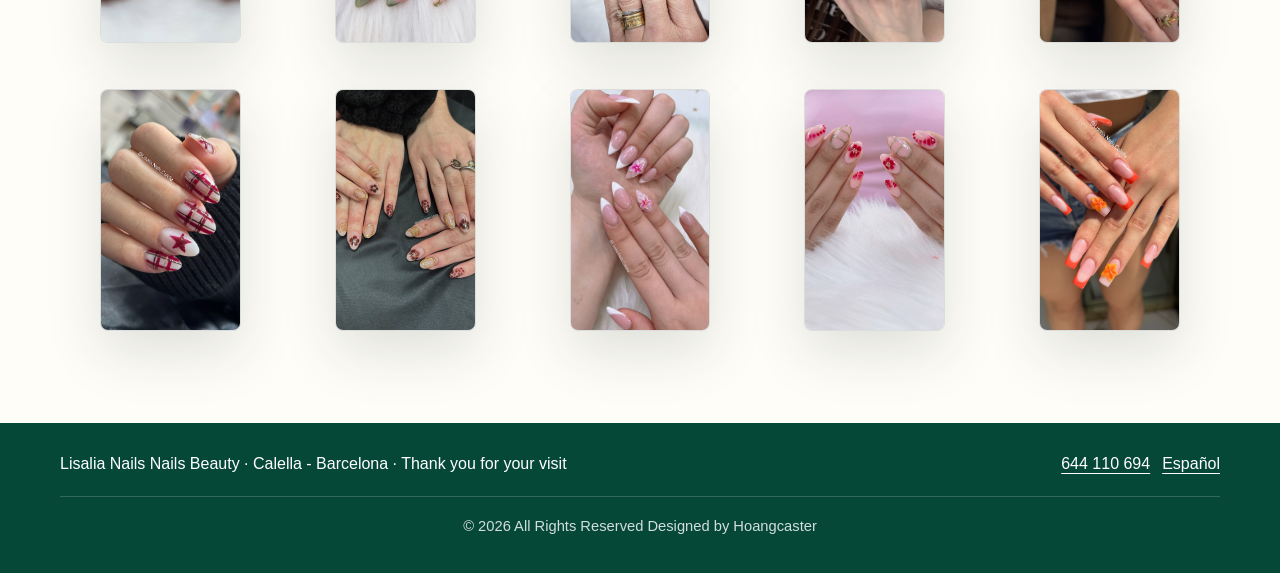
==== commit 2b209d2f: "upload" ====
--- a/index.html
+++ b/index.html
@@ -47,7 +47,7 @@
               <span>Appointments</span>
               <strong>
                 <a href="https://www.instagram.com/lisalia_nails_spa_calella/" target="_blank" rel="noopener">
-                  No appointment needed
+                 Appointment
                 </a>
               </strong>
             </div>
@@ -177,7 +177,7 @@
               </ul>
               <div class="notice-row">
                 <span class="notice-pill">Hours: 9:30 - 21:00</span>
-                <span class="notice-pill">No appointment needed</span>
+                <span class="notice-pill">Appointment </span>
               </div>
             </article>
 
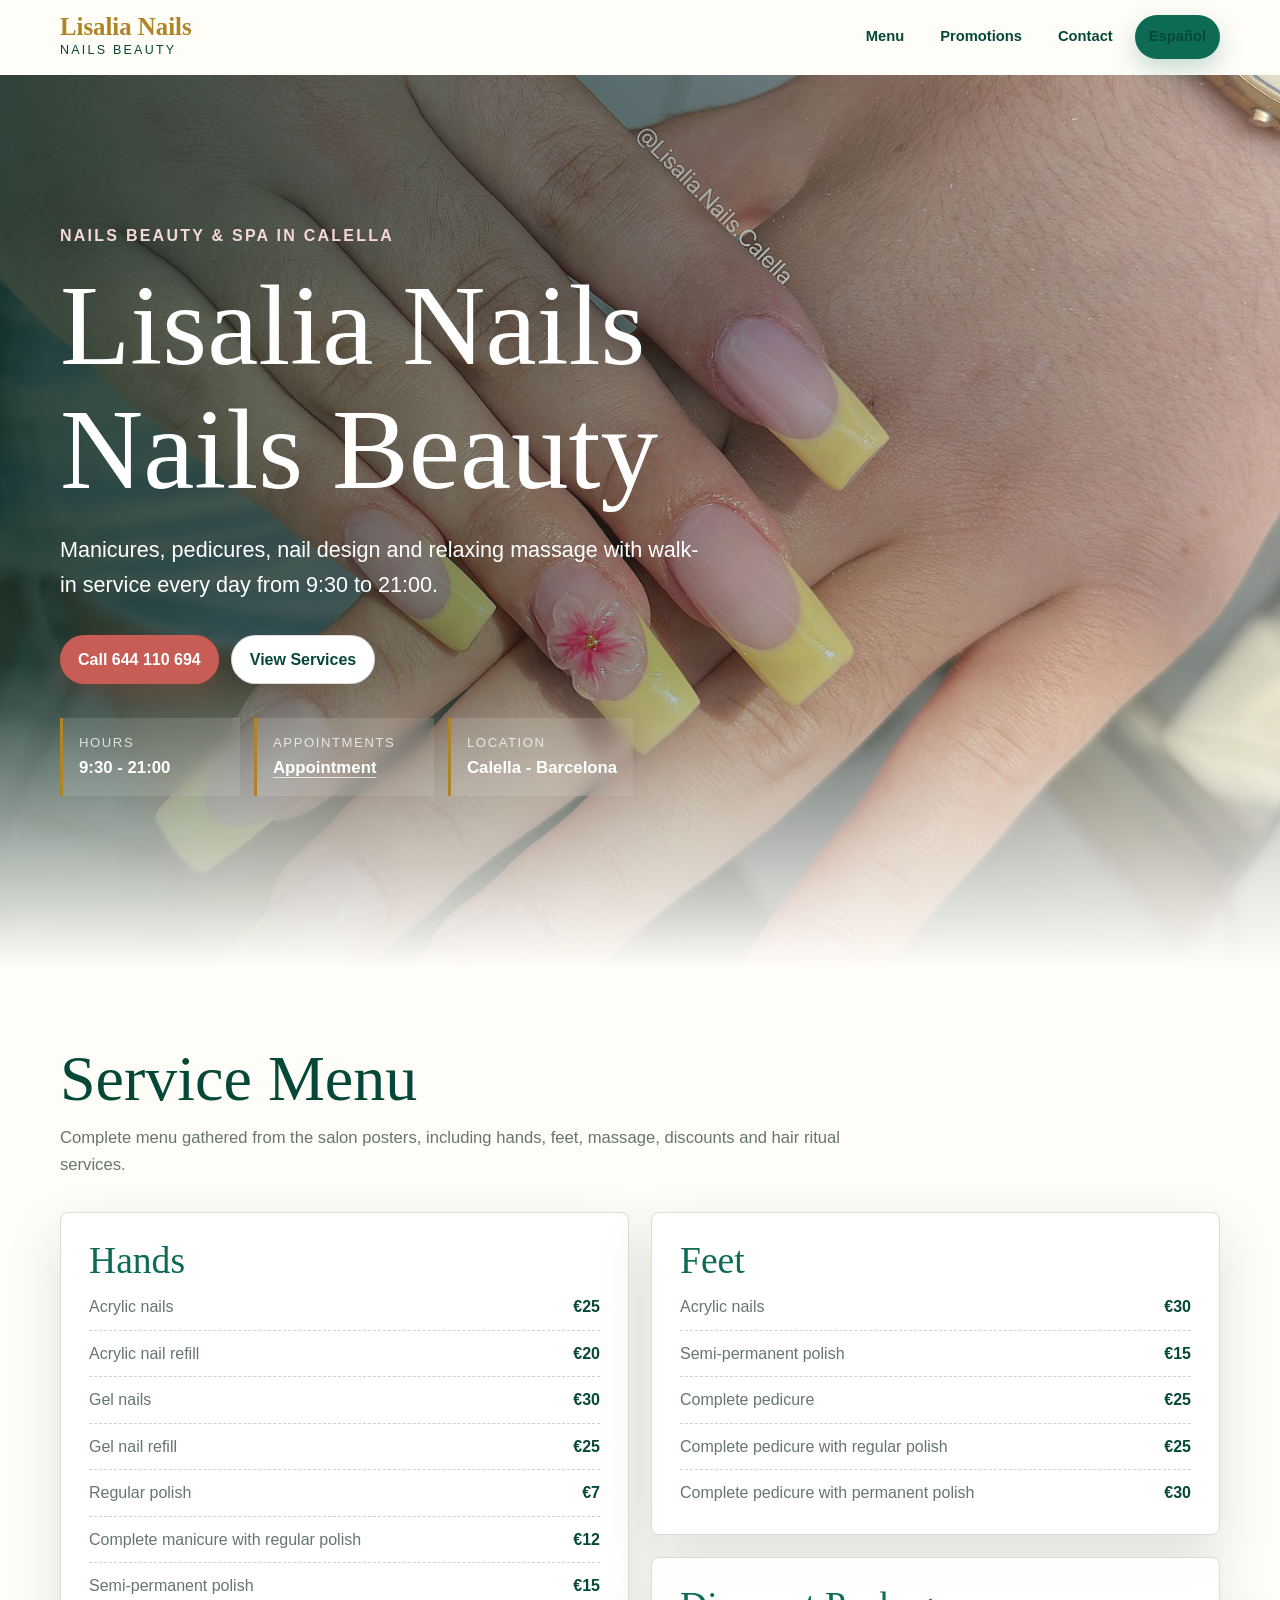
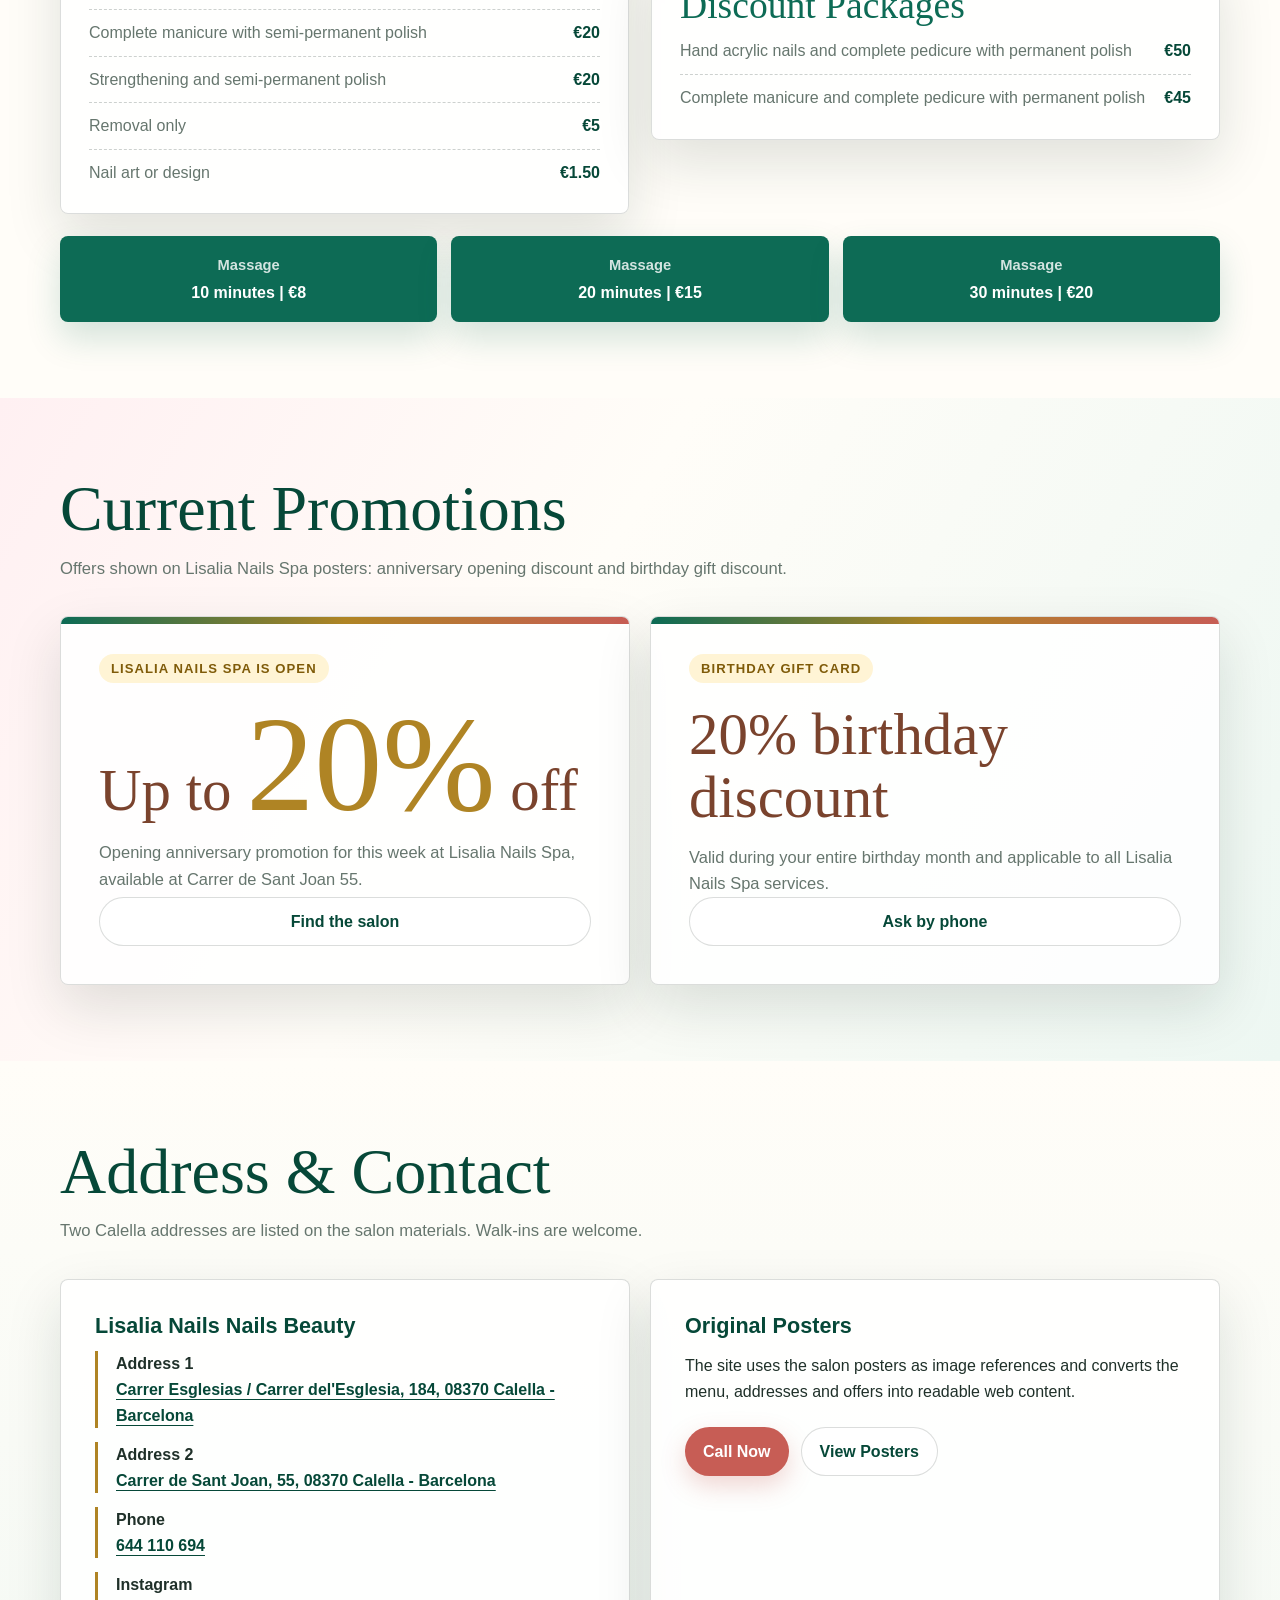
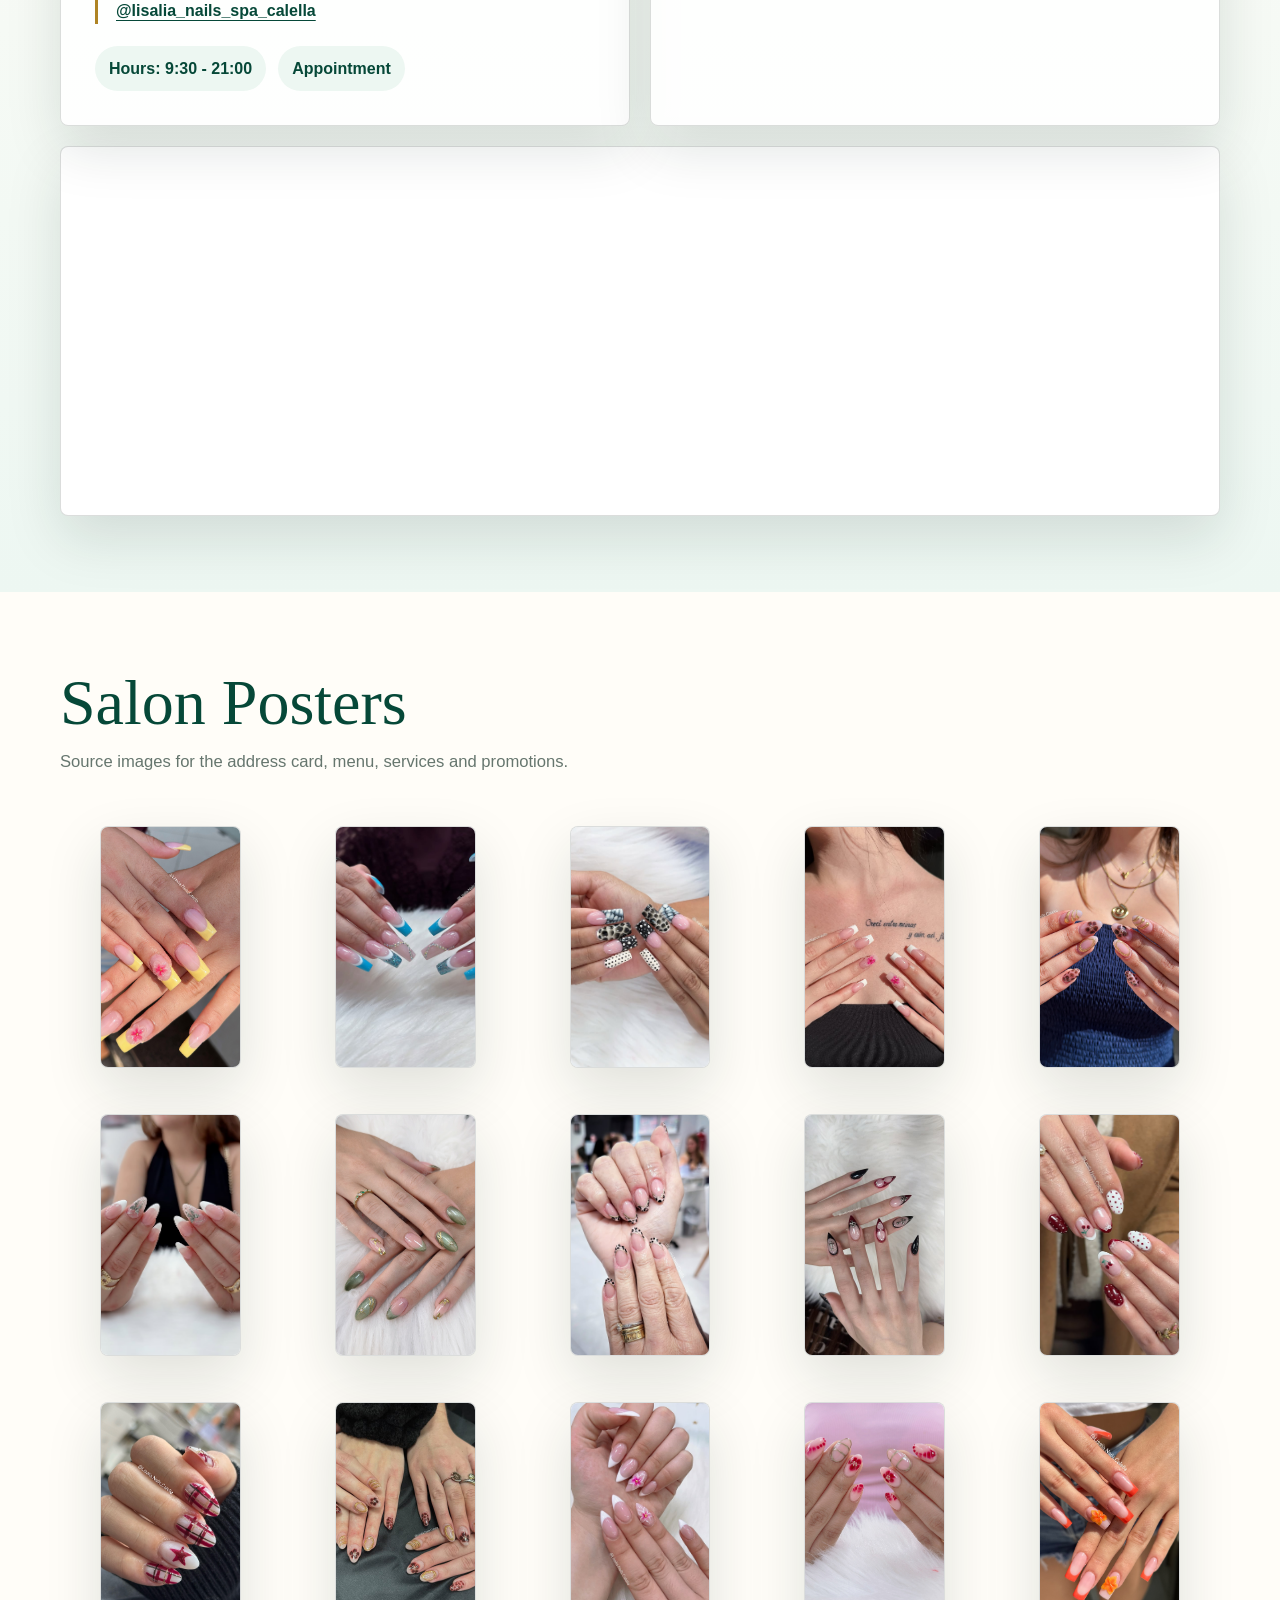
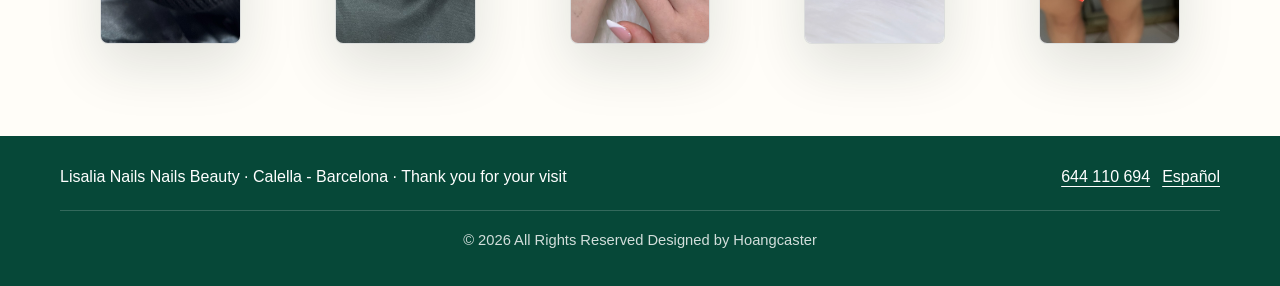
==== commit 037a16e2: "upload" ====
--- a/index.html
+++ b/index.html
@@ -18,8 +18,8 @@
           <span>Nails Beauty</span>
         </a>
         <div class="nav-links">
+          <a href="#menu">Menu</a>
           <a href="#promotions">Promotions</a>
-          <a href="#menu">Menu</a>
           <a href="#contact">Contact</a>
           <a class="language-button" href="es.html">Español</a>
         </div>
@@ -55,38 +55,6 @@
               <span>Location</span>
               <strong>Calella - Barcelona</strong>
             </div>
-          </div>
-        </div>
-      </section>
-
-      <section class="promo-band" id="promotions" aria-labelledby="promo-title">
-        <div class="section-inner">
-          <div class="section-heading">
-            <h2 id="promo-title">Current Promotions</h2>
-            <p>Offers shown on Lisalia Nails Spa posters: anniversary opening discount and birthday gift discount.</p>
-          </div>
-          <div class="promo-grid">
-            <article class="promo-card">
-              <div>
-                <span class="promo-label">Lisalia Nails Spa is open</span>
-                <h3>Up to <span class="discount-number">20%</span> off</h3>
-                <p>
-                  Opening anniversary promotion for this week at Lisalia Nails Spa, available at Carrer de Sant Joan 55.
-                </p>
-              </div>
-              <a class="secondary-button" href="#contact">Find the salon</a>
-            </article>
-
-            <article class="promo-card">
-              <div>
-                <span class="promo-label">Birthday gift card</span>
-                <h3>20% birthday discount</h3>
-                <p>
-                  Valid during your entire birthday month and applicable to all Lisalia Nails Spa services.
-                </p>
-              </div>
-              <a class="secondary-button" href="tel:+34644110694">Ask by phone</a>
-            </article>
           </div>
         </div>
       </section>
@@ -116,16 +84,26 @@
               </ol>
             </article>
 
-            <article class="service-group">
-              <h3>Feet</h3>
-              <ol class="price-list" start="12">
-                <li><span>Acrylic nails</span><strong>€30</strong></li>
-                <li><span>Semi-permanent polish</span><strong>€15</strong></li>
-                <li><span>Complete pedicure</span><strong>€25</strong></li>
-                <li><span>Complete pedicure with regular polish</span><strong>€25</strong></li>
-                <li><span>Complete pedicure with permanent polish</span><strong>€30</strong></li>
-              </ol>
-            </article>
+            <div class="menu-stack">
+              <article class="service-group">
+                <h3>Feet</h3>
+                <ol class="price-list" start="12">
+                  <li><span>Acrylic nails</span><strong>€30</strong></li>
+                  <li><span>Semi-permanent polish</span><strong>€15</strong></li>
+                  <li><span>Complete pedicure</span><strong>€25</strong></li>
+                  <li><span>Complete pedicure with regular polish</span><strong>€25</strong></li>
+                  <li><span>Complete pedicure with permanent polish</span><strong>€30</strong></li>
+                </ol>
+              </article>
+
+              <article class="service-group">
+                <h3>Discount Packages</h3>
+                <ol class="price-list" start="17">
+                  <li><span>Hand acrylic nails and complete pedicure with permanent polish</span><strong>€50</strong></li>
+                  <li><span>Complete manicure and complete pedicure with permanent polish</span><strong>€45</strong></li>
+                </ol>
+              </article>
+            </div>
 
             <div class="massage-strip" aria-label="Massage prices">
               <div class="massage-item"><span>Massage</span>10 minutes | €8</div>
@@ -133,15 +111,39 @@
               <div class="massage-item"><span>Massage</span>30 minutes | €20</div>
             </div>
 
-            <article class="service-group">
-              <h3>Discount Packages</h3>
-              <ol class="price-list" start="17">
-                <li><span>Hand acrylic nails and complete pedicure with permanent polish</span><strong>€50</strong></li>
-                <li><span>Complete manicure and complete pedicure with permanent polish</span><strong>€45</strong></li>
-              </ol>
-            </article>
-
-
+
+          </div>
+        </div>
+      </section>
+
+      <section class="promo-band" id="promotions" aria-labelledby="promo-title">
+        <div class="section-inner">
+          <div class="section-heading">
+            <h2 id="promo-title">Current Promotions</h2>
+            <p>Offers shown on Lisalia Nails Spa posters: anniversary opening discount and birthday gift discount.</p>
+          </div>
+          <div class="promo-grid">
+            <article class="promo-card">
+              <div>
+                <span class="promo-label">Lisalia Nails Spa is open</span>
+                <h3>Up to <span class="discount-number">20%</span> off</h3>
+                <p>
+                  Opening anniversary promotion for this week at Lisalia Nails Spa, available at Carrer de Sant Joan 55.
+                </p>
+              </div>
+              <a class="secondary-button" href="#contact">Find the salon</a>
+            </article>
+
+            <article class="promo-card">
+              <div>
+                <span class="promo-label">Birthday gift card</span>
+                <h3>20% birthday discount</h3>
+                <p>
+                  Valid during your entire birthday month and applicable to all Lisalia Nails Spa services.
+                </p>
+              </div>
+              <a class="secondary-button" href="tel:+34644110694">Ask by phone</a>
+            </article>
           </div>
         </div>
       </section>
@@ -159,13 +161,13 @@
               <ul class="contact-list">
                 <li>
                   <strong>Address 1</strong><br>
-                  <a href="https://www.google.com/maps/search/?api=1&amp;query=Carrer%20Esglesias%20184%2008370%20Calella%20Barcelona">
+                  <a href="https://maps.app.goo.gl/ysDUv1om1dgxdNYZ6" target="_blank" rel="noopener noreferrer">
                     Carrer Esglesias / Carrer del'Esglesia, 184, 08370 Calella - Barcelona
                   </a>
                 </li>
                 <li>
                   <strong>Address 2</strong><br>
-                  <a href="https://www.google.com/maps/search/?api=1&amp;query=Carrer%20de%20Sant%20Joan%2055%2008370%20Calella%20Barcelona">
+                  <a href="https://maps.app.goo.gl/NkDdeJYbi8Mbe4y46" target="_blank" rel="noopener noreferrer">
                     Carrer de Sant Joan, 55, 08370 Calella - Barcelona
                   </a>
                 </li>
@@ -204,6 +206,16 @@
               loading="lazy"
               referrerpolicy="no-referrer-when-downgrade"
             ></iframe>
+            <iframe
+              title="Lisalia Nails Spa on Google Maps"
+              src="https://www.google.com/maps/embed?pb=!1m14!1m8!1m3!1d2982.890430300625!2d2.6587942!3d41.614881!3m2!1i1024!2i768!4f13.1!3m3!1m2!1s0x12bb39e8476ffb45%3A0x3e88179626f47756!2sLisalia%20Nails%20Spa!5e0!3m2!1svi!2s!4v1777951688285!5m2!1svi!2s"
+              width="600"
+              height="450"
+              style="border:0;"
+              allowfullscreen=""
+              loading="lazy"
+              referrerpolicy="no-referrer-when-downgrade"
+            ></iframe>
           </div>
         </div>
       </section>
--- a/styles.css
+++ b/styles.css
@@ -374,6 +374,11 @@
   align-items: start;
 }
 
+.menu-stack {
+  display: grid;
+  gap: 22px;
+}
+
 .service-group {
   padding: clamp(20px, 3vw, 28px);
 }
@@ -510,7 +515,11 @@
 }
 
 .map-panel {
+  display: grid;
+  grid-template-columns: repeat(2, minmax(0, 1fr));
+  gap: 14px;
   margin-top: 20px;
+  padding: 14px;
   overflow: hidden;
   background: white;
 }
@@ -518,7 +527,8 @@
 .map-panel iframe {
   display: block;
   width: 100%;
-  height: clamp(320px, 46vw, 450px);
+  height: clamp(260px, 30vw, 340px);
+  border-radius: 6px;
 }
 
 .posters-grid {
@@ -613,6 +623,10 @@
     grid-template-columns: 1fr;
   }
 
+  .map-panel {
+    grid-template-columns: 1fr;
+  }
+
   .posters-grid {
     grid-template-columns: repeat(2, minmax(0, 1fr));
   }
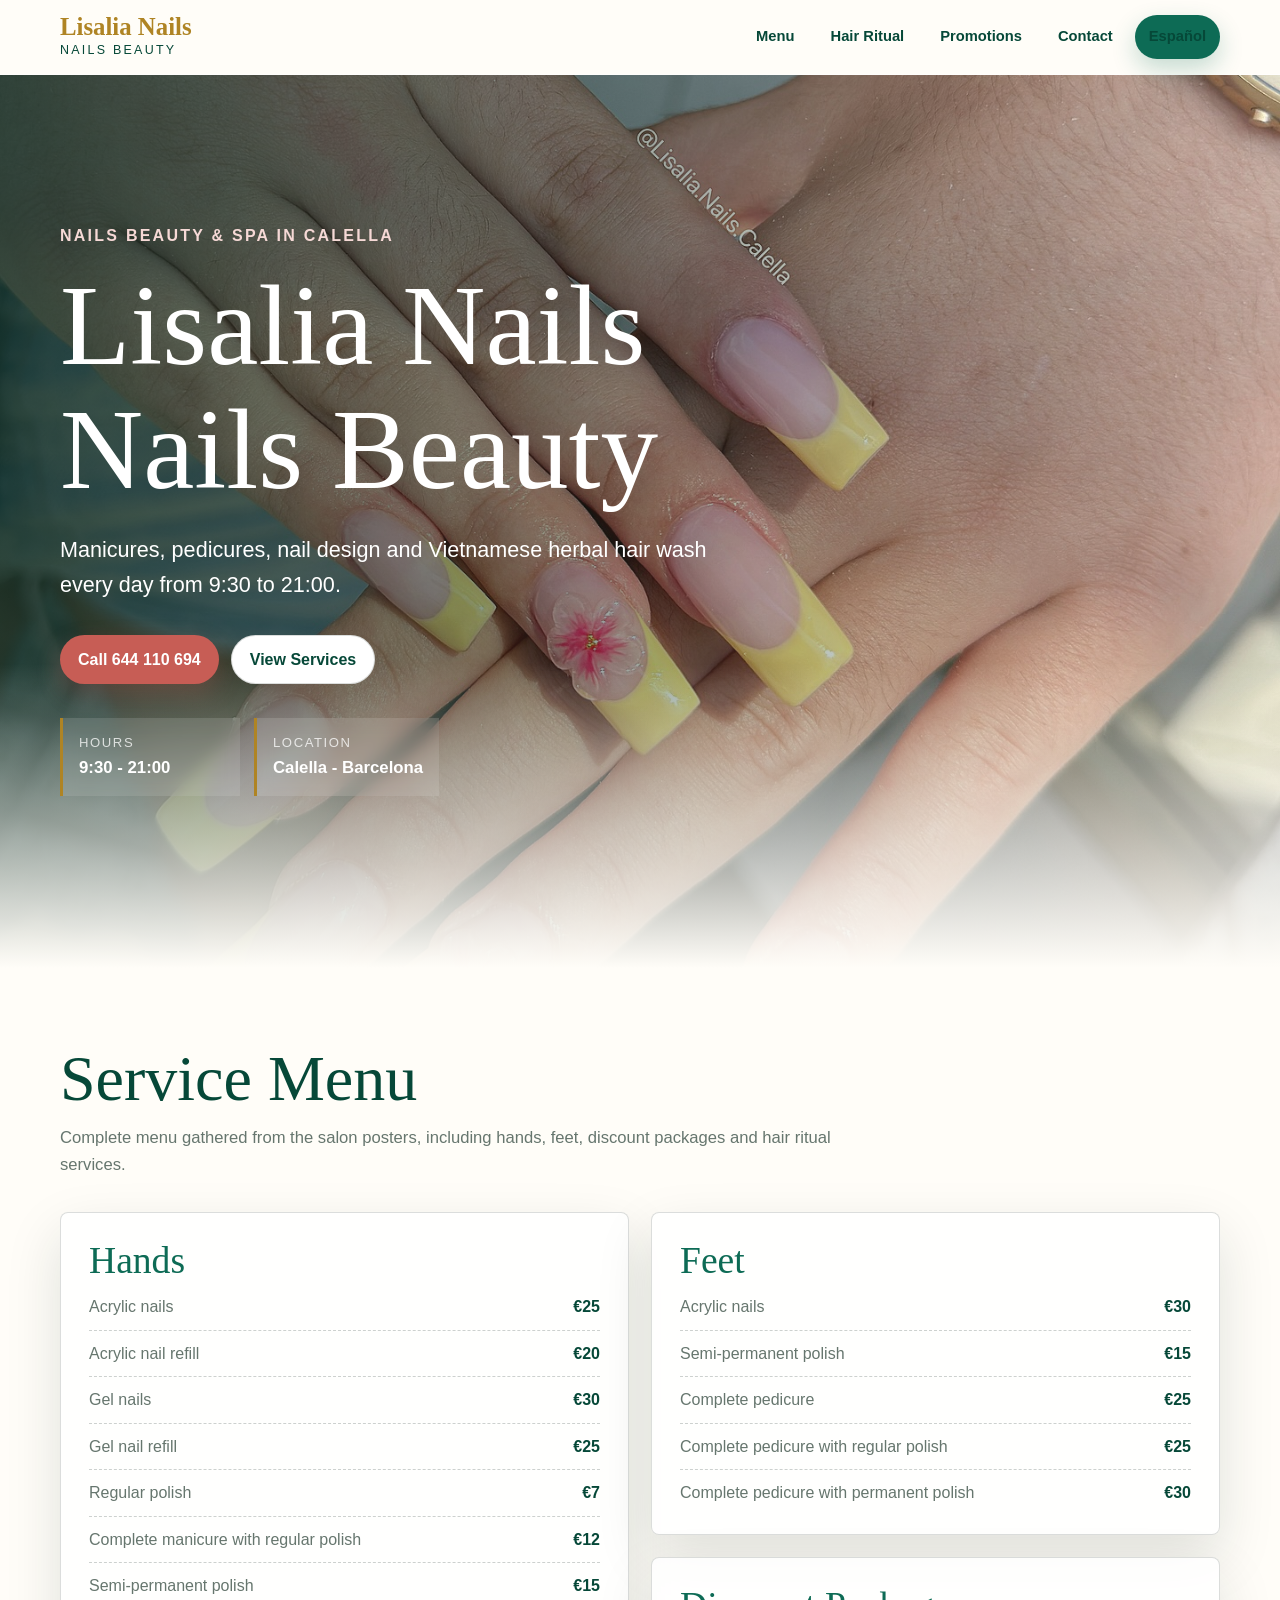
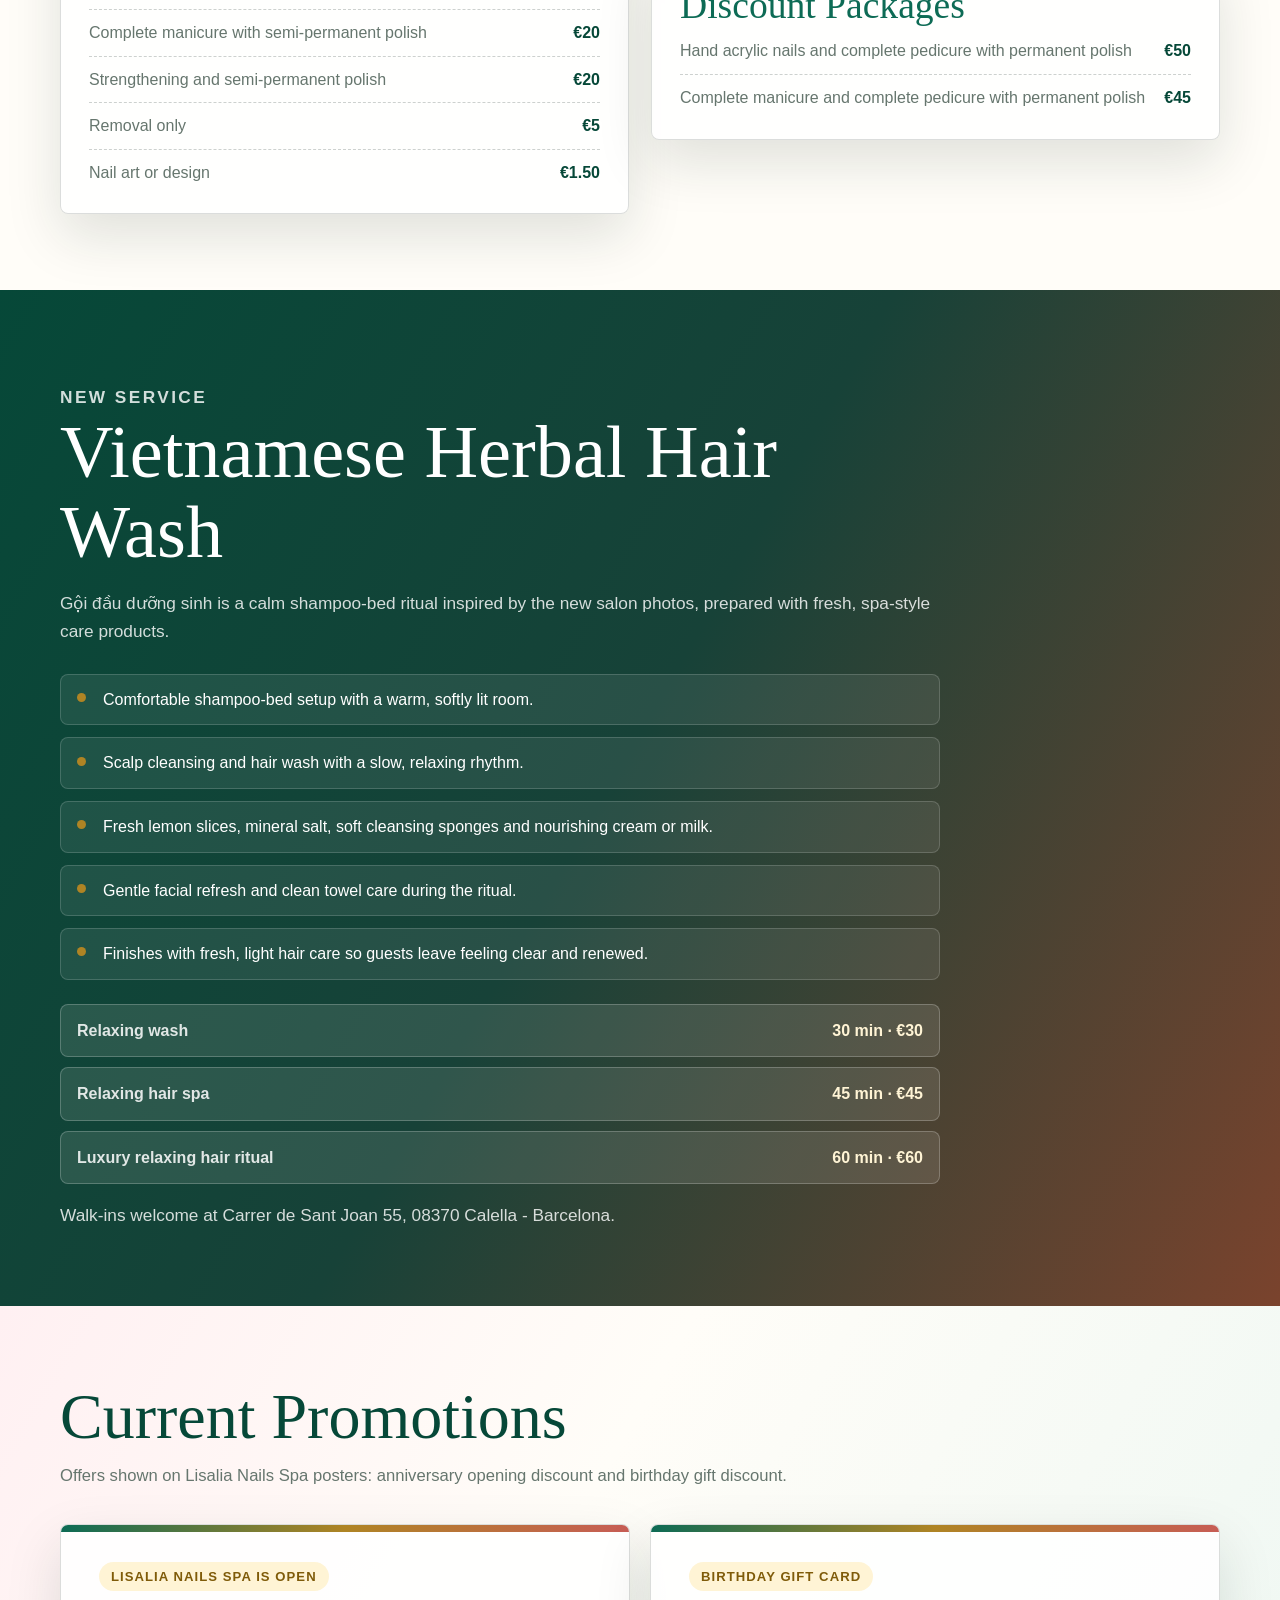
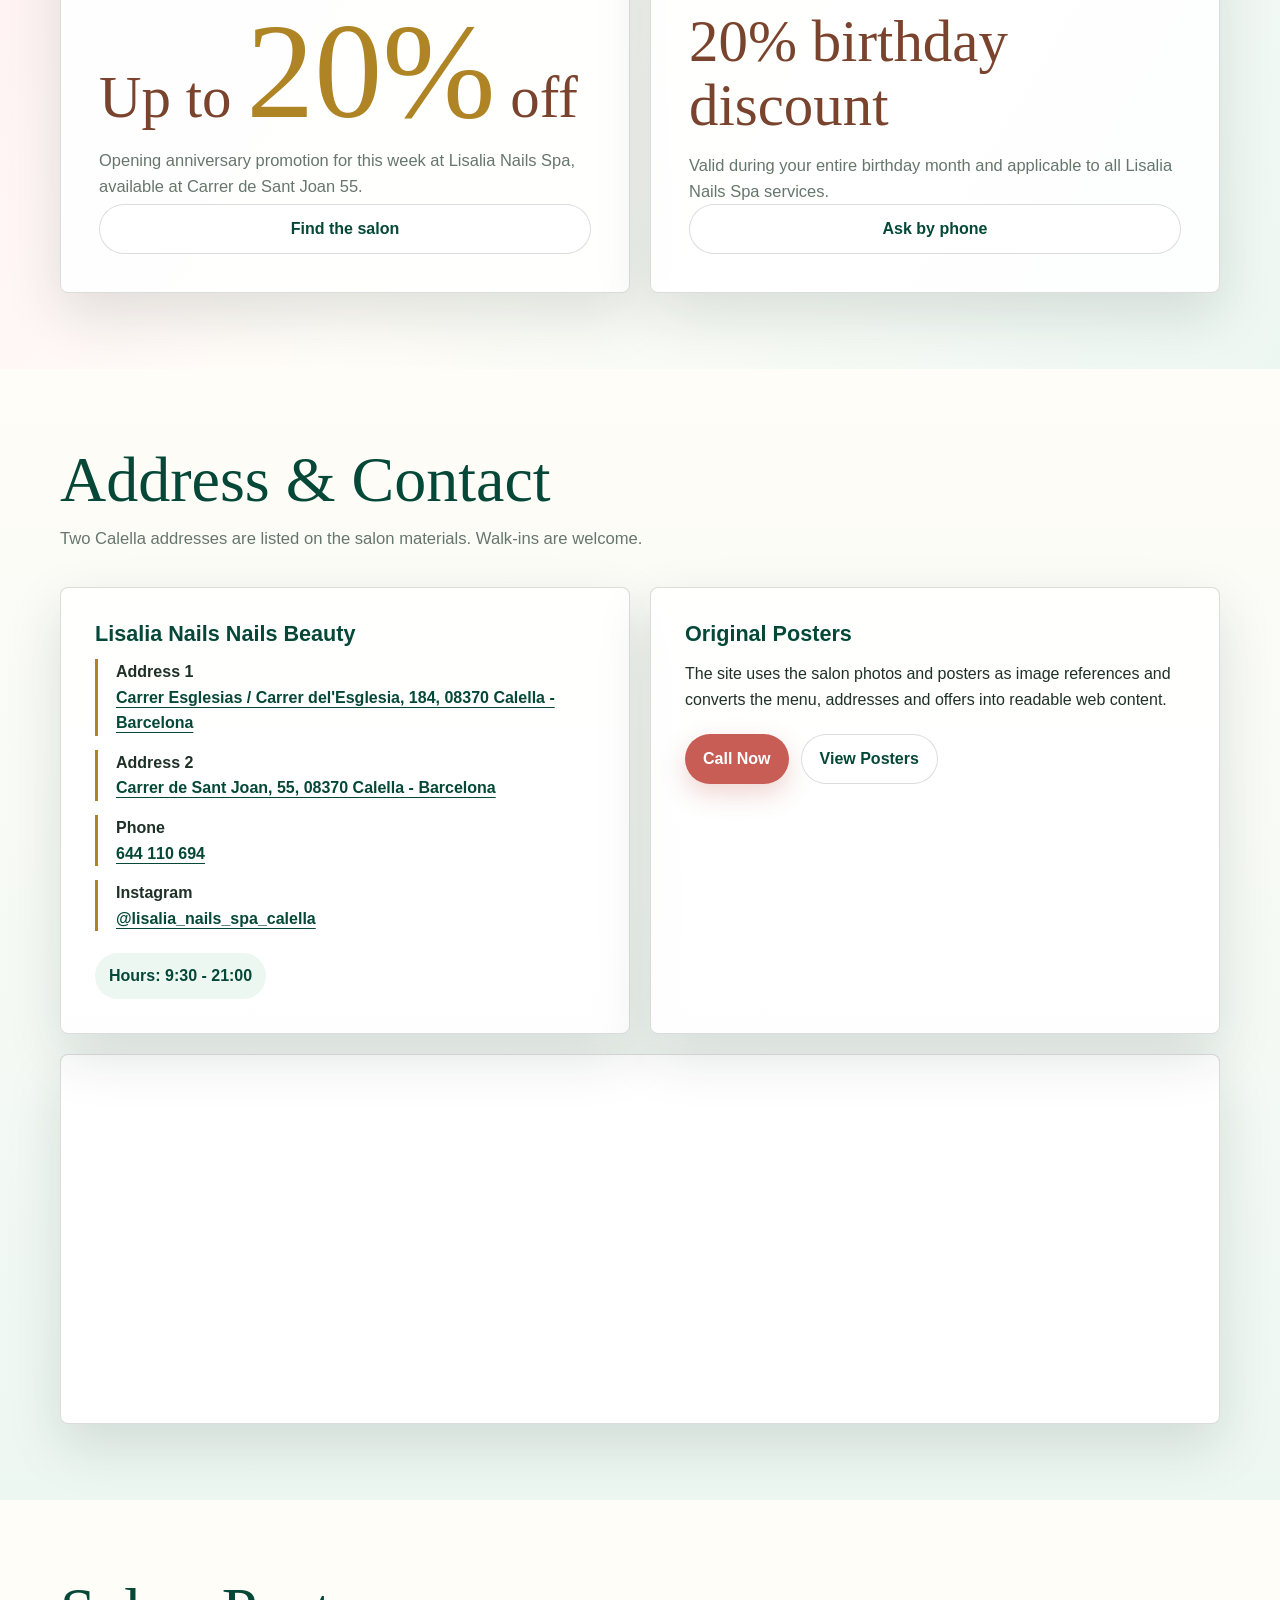
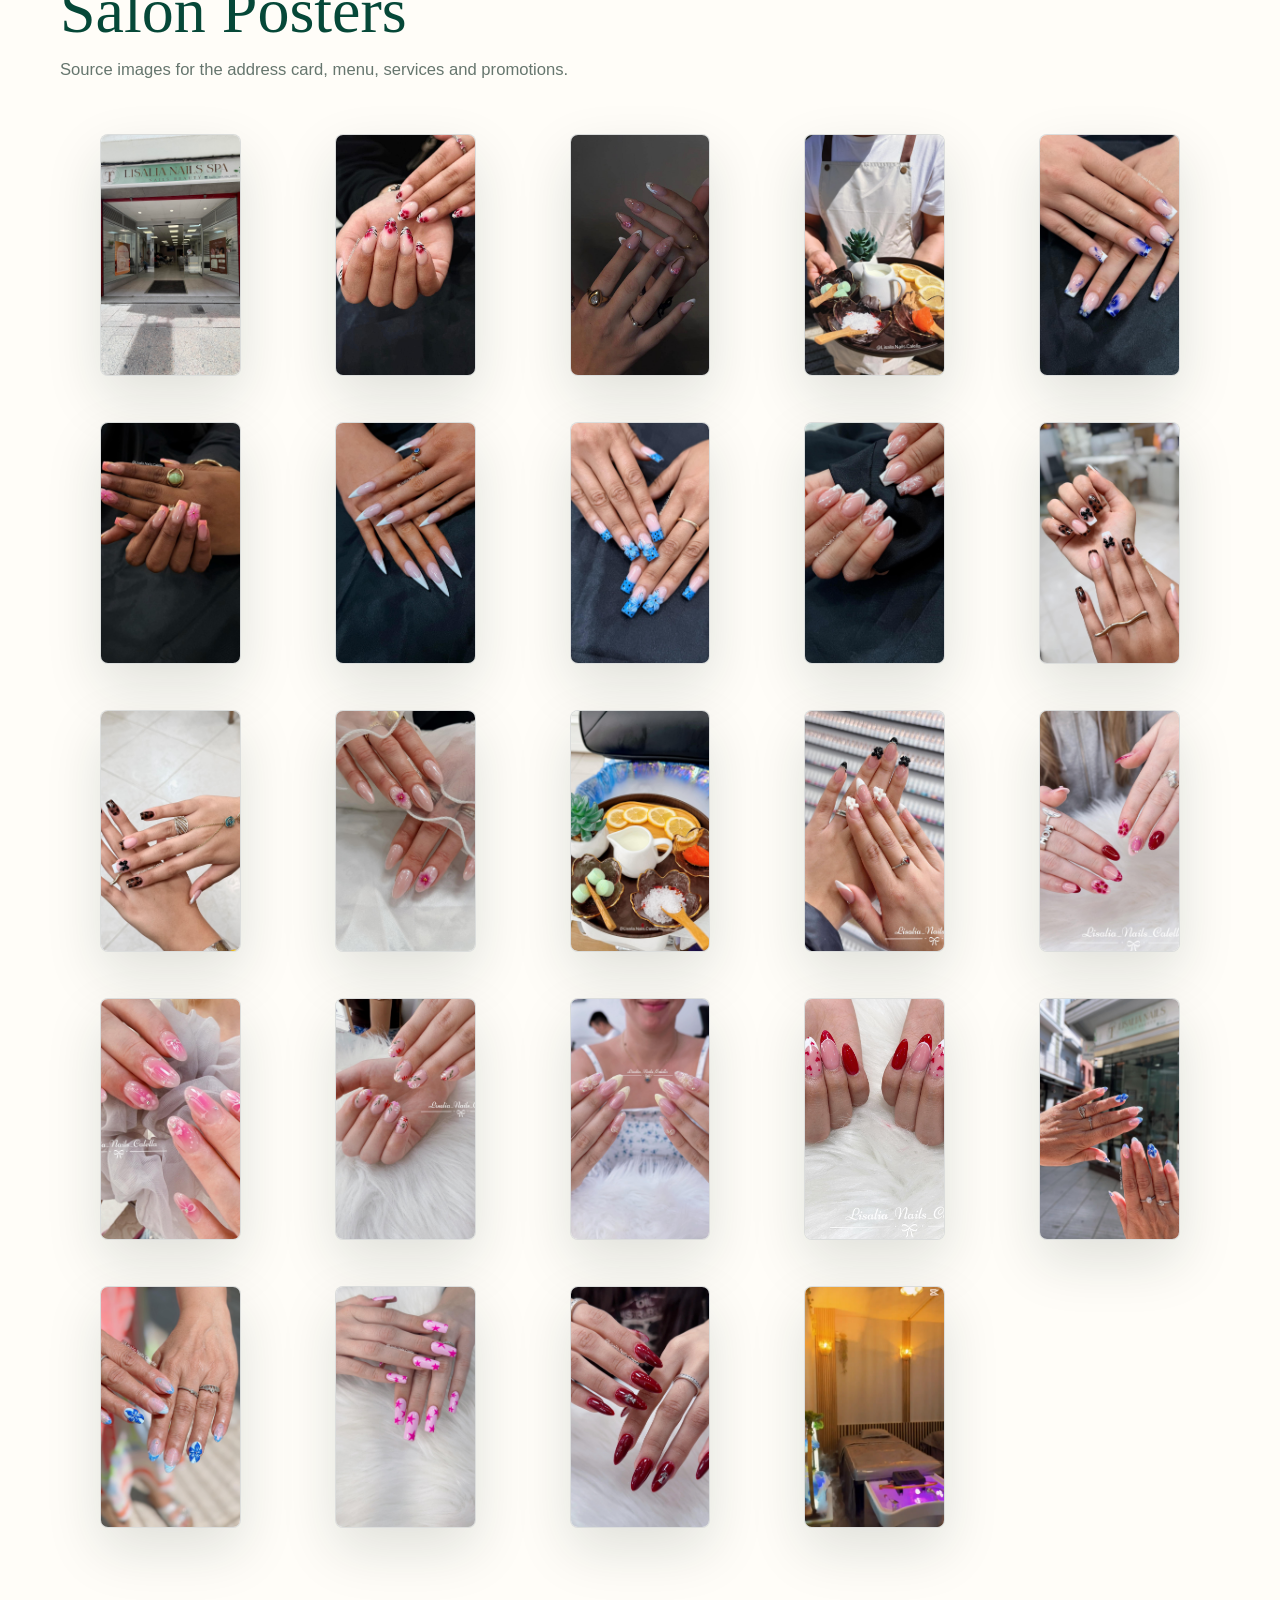
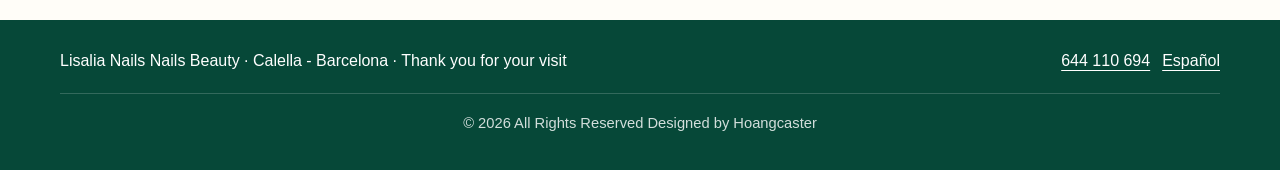
==== commit 76d3bc96: "upload" ====
--- a/index.html
+++ b/index.html
@@ -5,7 +5,7 @@
     <meta name="viewport" content="width=device-width, initial-scale=1">
     <meta
       name="description"
-      content="Lisalia Nails Nails Beauty in Calella, Barcelona. Nails, pedicure, massage, birthday offers, anniversary discounts and walk-in service."
+      content="Lisalia Nails Nails Beauty in Calella, Barcelona. Nails, pedicure, Vietnamese herbal hair wash, birthday offers, anniversary discounts and daily beauty service."
     >
     <title>Lisalia Nails Nails Beauty | Calella</title>
     <link rel="stylesheet" href="styles.css">
@@ -19,6 +19,7 @@
         </a>
         <div class="nav-links">
           <a href="#menu">Menu</a>
+          <a href="#hair-ritual">Hair Ritual</a>
           <a href="#promotions">Promotions</a>
           <a href="#contact">Contact</a>
           <a class="language-button" href="es.html">Español</a>
@@ -32,7 +33,7 @@
           <p class="eyebrow">Nails Beauty & Spa in Calella</p>
           <h1 id="hero-title">Lisalia Nails Nails Beauty</h1>
           <p class="hero-text">
-            Manicures, pedicures, nail design and relaxing massage with walk-in service every day from 9:30 to 21:00.
+            Manicures, pedicures, nail design and Vietnamese herbal hair wash every day from 9:30 to 21:00.
           </p>
           <div class="hero-actions">
             <a class="primary-button" href="tel:+34644110694">Call 644 110 694</a>
@@ -44,14 +45,6 @@
               <strong>9:30 - 21:00</strong>
             </div>
             <div class="fact">
-              <span>Appointments</span>
-              <strong>
-                <a href="https://www.instagram.com/lisalia_nails_spa_calella/" target="_blank" rel="noopener">
-                 Appointment
-                </a>
-              </strong>
-            </div>
-            <div class="fact">
               <span>Location</span>
               <strong>Calella - Barcelona</strong>
             </div>
@@ -63,7 +56,7 @@
         <div class="section-inner">
           <div class="section-heading">
             <h2 id="menu-title">Service Menu</h2>
-            <p>Complete menu gathered from the salon posters, including hands, feet, massage, discounts and hair ritual services.</p>
+            <p>Complete menu gathered from the salon posters, including hands, feet, discount packages and hair ritual services.</p>
           </div>
 
           <div class="menu-layout">
@@ -105,14 +98,42 @@
               </article>
             </div>
 
-            <div class="massage-strip" aria-label="Massage prices">
-              <div class="massage-item"><span>Massage</span>10 minutes | €8</div>
-              <div class="massage-item"><span>Massage</span>20 minutes | €15</div>
-              <div class="massage-item"><span>Massage</span>30 minutes | €20</div>
+          </div>
+        </div>
+      </section>
+
+      <section class="hair-band" id="hair-ritual" aria-labelledby="hair-title">
+        <div class="section-inner hair-layout">
+          <div class="hair-copy">
+            <p class="eyebrow">New service</p>
+            <h2 id="hair-title">Vietnamese Herbal Hair Wash</h2>
+            <p>
+              Gội đầu dưỡng sinh is a calm shampoo-bed ritual inspired by the new salon photos, prepared with fresh, spa-style care products.
+            </p>
+            <ul class="ritual-list">
+              <li>Comfortable shampoo-bed setup with a warm, softly lit room.</li>
+              <li>Scalp cleansing and hair wash with a slow, relaxing rhythm.</li>
+              <li>Fresh lemon slices, mineral salt, soft cleansing sponges and nourishing cream or milk.</li>
+              <li>Gentle facial refresh and clean towel care during the ritual.</li>
+              <li>Finishes with fresh, light hair care so guests leave feeling clear and renewed.</li>
+            </ul>
+            <div class="ritual-prices" aria-label="Vietnamese herbal hair wash prices">
+              <div>
+                <span>Relaxing wash</span>
+                <strong>30 min · €30</strong>
+              </div>
+              <div>
+                <span>Relaxing hair spa</span>
+                <strong>45 min · €45</strong>
+              </div>
+              <div>
+                <span>Luxury relaxing hair ritual</span>
+                <strong>60 min · €60</strong>
+              </div>
             </div>
-
-
-          </div>
+            <p class="ritual-note">Walk-ins welcome at Carrer de Sant Joan 55, 08370 Calella - Barcelona.</p>
+          </div>
+
         </div>
       </section>
 
@@ -179,14 +200,13 @@
               </ul>
               <div class="notice-row">
                 <span class="notice-pill">Hours: 9:30 - 21:00</span>
-                <span class="notice-pill">Appointment </span>
               </div>
             </article>
 
             <article class="contact-panel">
               <h3>Original Posters</h3>
               <p>
-                The site uses the salon posters as image references and converts the menu, addresses and offers into readable web content.
+                The site uses the salon photos and posters as image references and converts the menu, addresses and offers into readable web content.
               </p>
               <div class="notice-row">
                 <a class="primary-button" href="tel:+34644110694">Call Now</a>
@@ -198,7 +218,7 @@
           <div class="map-panel">
             <iframe
               title="Lisalia Nails Nails Beauty on Google Maps"
-              src="https://www.google.com/maps/embed?pb=!3m2!1svi!2s!4v1777950537363!5m2!1svi!2s!6m8!1m7!1smlt1Ut4sv9eB5eHzyRhAuA!2m2!1d41.61522592585366!2d2.663631819586798!3f88.16971210544659!4f9.596829679026897!5f0.7820865974627469"
+              src="https://www.google.com/maps/embed?pb=!1m18!1m12!1m3!1d313.536707284615!2d2.6634157678531762!3d41.615092159249166!2m3!1f0!2f0!3f0!3m2!1i1024!2i768!4f13.1!3m3!1m2!1s0x12bb3922618e2551%3A0xf5605d15684161b5!2sLisalia%20Nails!5e0!3m2!1svi!2s!4v1778306119593!5m2!1svi!2s"
               width="600"
               height="450"
               style="border:0;"
@@ -228,49 +248,76 @@
           </div>
           <div class="posters-grid">
             <figure class="poster-card">
-              <img src="1.jpg" alt="Salon image 1">
-            </figure>
-            <figure class="poster-card">
-              <img src="2.jpg" alt="Salon image 2">
-            </figure>
-            <figure class="poster-card">
-              <img src="3.jpg" alt="Salon image 3">
-            </figure>
-            <figure class="poster-card">
-              <img src="4.jpg" alt="Salon image 4">
-            </figure>
-            <figure class="poster-card">
-              <img src="5.jpg" alt="Salon image 5">
-            </figure>
-            <figure class="poster-card">
-              <img src="6.jpg" alt="Salon image 6">
-            </figure>
-            <figure class="poster-card">
-              <img src="7.jpg" alt="Salon image 7">
-            </figure>
-            <figure class="poster-card">
-              <img src="8.jpg" alt="Salon image 8">
-            </figure>
-            <figure class="poster-card">
-              <img src="9.jpg" alt="Salon image 9">
-            </figure>
-            <figure class="poster-card">
-              <img src="10.jpg" alt="Salon image 10">
-            </figure>
-            <figure class="poster-card">
-              <img src="11.jpg" alt="Salon image 11">
-            </figure>
-            <figure class="poster-card">
-              <img src="12.jpg" alt="Salon image 12">
-            </figure>
-            <figure class="poster-card">
-              <img src="13.jpg" alt="Salon image 13">
-            </figure>
-            <figure class="poster-card">
-              <img src="14.jpg" alt="Salon image 14">
-            </figure>
-            <figure class="poster-card">
-              <img src="15.jpg" alt="Salon image 15">
+              <img src="Ảnh mới/456a59dd0639003e07a14711e3d9b9ab889d9666.jpg" alt="Salon image 1" loading="lazy">
+            </figure>
+            <figure class="poster-card">
+              <img src="Ảnh mới/5ab88ff459fcea4d23f59574c89489dfa4967901.jpg" alt="Salon image 2" loading="lazy">
+            </figure>
+            <figure class="poster-card">
+              <img src="Ảnh mới/62073466c132229e9045e31bb87d875c3eb90bcd.jpg" alt="Salon image 3" loading="lazy">
+            </figure>
+            <figure class="poster-card">
+              <img src="Ảnh mới/d0a52c4aefe92a57c3908f8605d8bcaa720a2b3f.jpg" alt="Salon image 4" loading="lazy">
+            </figure>
+            <figure class="poster-card">
+              <img src="Ảnh mới/image_1778231811257.jpg" alt="Salon image 5" loading="lazy">
+            </figure>
+            <figure class="poster-card">
+              <img src="Ảnh mới/image_1778231811363.jpg" alt="Salon image 6" loading="lazy">
+            </figure>
+            <figure class="poster-card">
+              <img src="Ảnh mới/image_1778231811546.jpg" alt="Salon image 7" loading="lazy">
+            </figure>
+            <figure class="poster-card">
+              <img src="Ảnh mới/image_1778231811825.jpg" alt="Salon image 8" loading="lazy">
+            </figure>
+            <figure class="poster-card">
+              <img src="Ảnh mới/image_1778231812174.jpg" alt="Salon image 9" loading="lazy">
+            </figure>
+            <figure class="poster-card">
+              <img src="Ảnh mới/image_1778231812328.fna&amp;edm=AB0BvfgEAAAA&amp;_nc_tpa=Q5bMBQG0t9aHTeLF-9ayPNAiOGgFw-nCf9jY4jD86NKbAErL_2JbALuVLOajzM_hNjlfITFDaprhUnwLkw&amp;oh=03_Q7cD5QErdIX4Vm7mmZhoI_CF6bAyGTQ5Q1yJrIzi-IZBACjtFQ&amp;oe=6A250386.jpg" alt="Salon image 10" loading="lazy">
+            </figure>
+            <figure class="poster-card">
+              <img src="Ảnh mới/image_1778231812394.fna&amp;edm=AB0BvfgEAAAA&amp;_nc_tpa=Q5bMBQGlg2CdS6ClIbZfkVXFRXQxcrH1uOp74piCcr1dDq9gfUgY3mgOtH5tKJYmeoWnkyoguSzNzJ0Vjg&amp;oh=03_Q7cD5QERBt2-y3OeCO-INg7B4JHmfHND0NoAW9Uvn8BI4MgIJw&amp;oe=6A24FD74.jpg" alt="Salon image 11" loading="lazy">
+            </figure>
+            <figure class="poster-card">
+              <img src="Ảnh mới/image_1778231812480.fna&amp;edm=AB0BvfgEAAAA&amp;_nc_tpa=Q5bMBQH_SHF67VhXFjj2xZHLs4jaqJymPMXtq-U9T_AD3oqiiH4fzO3SmEYucu4C4tV0OjlYmMXraJozTg&amp;oh=03_Q7cD5QEFaFEo9QDYmEy7zds2ePJPgoYgxPIazWGKSaUVxo8eeg&amp;oe=6A25015A.jpg" alt="Salon image 12" loading="lazy">
+            </figure>
+            <figure class="poster-card">
+              <img src="Ảnh mới/image_1778231812592.fna&amp;edm=AB0BvfgEAAAA&amp;_nc_tpa=Q5bMBQHZo1iY9BHU2vkMXzIBs5bEJ1rG5AvBgX3d5WiikMVDeGyyeMpnULQrPKsGw3_ACByUxDfRNYE1ZQ&amp;oh=03_Q7cD5QGVN8ddPF-r6D27soixsc8QBqxX2m_T_P7p81JXMCzjNA&amp;oe=6A2518E9.jpg" alt="Salon image 13" loading="lazy">
+            </figure>
+            <figure class="poster-card">
+              <img src="Ảnh mới/image_1778231816864.jpg" alt="Salon image 14" loading="lazy">
+            </figure>
+            <figure class="poster-card">
+              <img src="Ảnh mới/image_1778231816868.fna&amp;edm=AB0BvfgEAAAA&amp;_nc_tpa=Q5bMBQG5vZbBtowe6cSqlBsRJhZelC2bBS-Qqpy6gPMwXElQC8kE3Sfz6sK_Ptpktyvcsbnih6in26AsXA&amp;oh=03_Q7cD5QHTWntQe99SRChredycQ6OF7VgujOhxWJkM_NXH2Xjp1Q&amp;oe=6A251AAB.jpg" alt="Salon image 15" loading="lazy">
+            </figure>
+            <figure class="poster-card">
+              <img src="Ảnh mới/image_1778231816873.fna&amp;edm=AB0BvfgEAAAA&amp;_nc_tpa=Q5bMBQE8HmgD0wwGspL98VEFd9KQjnzoc8ud1CPStC06PE23Oy7sNXKLqTvfWBEyfrqprDrEjFpbIgqgMw&amp;oh=03_Q7cD5QE6NlOmwMrUQ9agX7g90RRvyc8EPwJo_37_JSelnDRt4g&amp;oe=6A25193D.jpg" alt="Salon image 16" loading="lazy">
+            </figure>
+            <figure class="poster-card">
+              <img src="Ảnh mới/image_1778231816877.fna&amp;edm=AB0BvfgEAAAA&amp;_nc_tpa=Q5bMBQHX2WaQC-H9zg8RHGkCW7bL0LEIxjx7QgQElQrQA6BNSSHIdN0UFJ_Jq7tGCfqGnZjbGBDLcOHayw&amp;oh=03_Q7cD5QEUjxfVhfn0KUIPwQIsaGTV8xTHAVczKko3uy2z-ktQQA&amp;oe=6A25194F.jpg" alt="Salon image 17" loading="lazy">
+            </figure>
+            <figure class="poster-card">
+              <img src="Ảnh mới/image_1778231816881.fna&amp;edm=AB0BvfgEAAAA&amp;_nc_tpa=Q5bMBQHXekmpCUzirCTae2nFftdp0lILva8BYj5Bf5wyw5rQV6NWKNQaDInqekQPxRgwer5PIXJhfF6jSw&amp;oh=03_Q7cD5QFkqwYDkRQ6J-WvRBOSF6cBD1R_jCOEuyf0-Bgw6mBpuw&amp;oe=6A25299F.jpg" alt="Salon image 18" loading="lazy">
+            </figure>
+            <figure class="poster-card">
+              <img src="Ảnh mới/image_1778231816885.fna&amp;edm=AB0BvfgEAAAA&amp;_nc_tpa=Q5bMBQGpMJ6YHXqhmauKW_hPsGX1PzD_C3QZjXx5LKIYENN0XckaJg35Q8aHtAY2Pd3ljZrx4E43QC7kCg&amp;oh=03_Q7cD5QEnXCOL2sDYGxLtzB_-ofdpFXlyaNH3f-PYdGBrS__9Dw&amp;oe=6A24FA34.jpg" alt="Salon image 19" loading="lazy">
+            </figure>
+            <figure class="poster-card">
+              <img src="Ảnh mới/image_1778231816890.fna&amp;edm=AB0BvfgEAAAA&amp;_nc_tpa=Q5bMBQGqwhMKNrUUd3ONXyGarLmim2NzqDDKt3J9YdfBOyCUA_zCFMJJXUWoWevJm-UCbKsvW7YivakvZg&amp;oh=03_Q7cD5QE5IW1CUcgKaZ1cDavRRpLICsRvnPbvY-1KI3JpLfyDzw&amp;oe=6A250DB7.jpg" alt="Salon image 20" loading="lazy">
+            </figure>
+            <figure class="poster-card">
+              <img src="Ảnh mới/image_1778231816894.fna&amp;edm=AB0BvfgEAAAA&amp;_nc_tpa=Q5bMBQHY1pb2SgzHi5dMCEn-5_JFL24_bTlyGpD80POLDB2qhJz0bKO_g40VLLAArRUD2APyvu_GsLYfMg&amp;oh=03_Q7cD5QFMSo7WnM61i7P2l5VB2hc77rw4moz7YyXvP0Hm6O1Ufg&amp;oe=6A251134.jpg" alt="Salon image 21" loading="lazy">
+            </figure>
+            <figure class="poster-card">
+              <img src="Ảnh mới/image_1778231816898.fna&amp;edm=AB0BvfgEAAAA&amp;_nc_tpa=Q5bMBQE0OOg7Ot6llOg-iQo-yMH6dUZrDpcGkSbdYsIEz1pDog1gwK6NnGgSGtTaqIpD0WcgtTBOwz_KAQ&amp;oh=03_Q7cD5QGOR0Qr0NqMcqOZfZrMMywCBiOagYhH0wbouWZD1swCKA&amp;oe=6A251FC2.jpg" alt="Salon image 22" loading="lazy">
+            </figure>
+            <figure class="poster-card">
+              <img src="Ảnh mới/image_1778231816902.fna&amp;edm=AB0BvfgEAAAA&amp;_nc_tpa=Q5bMBQHYUtXwDqjgvc1Xq7Tjkv5js58wx9U95qoiAevSDqNn1Nh77a6gat-Ym-6FKJJ75pRlQd9fGq8p1Q&amp;oh=03_Q7cD5QGcF4YdkX2eQ7sr306G5RGOPKxyU_z1sElKHHTyKvtsMw&amp;oe=6A252B34.jpg" alt="Salon image 23" loading="lazy">
+            </figure>
+            <figure class="poster-card">
+              <img src="Ảnh mới/videoframe_2931.png" alt="Salon image 24" loading="lazy">
             </figure>
           </div>
         </div>
--- a/styles.css
+++ b/styles.css
@@ -422,47 +422,90 @@
   white-space: nowrap;
 }
 
-.massage-strip {
-  grid-column: 1 / -1;
-  display: grid;
-  grid-template-columns: repeat(3, minmax(0, 1fr));
-  gap: 14px;
-}
-
-.massage-item {
-  min-height: 86px;
-  display: grid;
-  place-items: center;
-  padding: 16px;
-  border-radius: 8px;
-  color: white;
-  background: var(--leaf);
-  text-align: center;
-  font-weight: 800;
-  box-shadow: 0 16px 34px rgba(13, 107, 85, 0.18);
-}
-
-.massage-item span {
-  display: block;
-  color: rgba(255, 255, 255, 0.82);
-  font-size: 0.92rem;
-  font-weight: 700;
-}
-
 .hair-band {
   color: white;
-  background:
-    linear-gradient(90deg, rgba(122, 67, 45, 0.92), rgba(122, 67, 45, 0.73)),
-    url("km.jpg") center / cover no-repeat;
-}
-
-.hair-band .section-heading h2,
-.hair-band .section-heading p {
+  background: linear-gradient(120deg, var(--leaf-dark), #174238 48%, var(--clay));
+}
+
+.hair-layout {
+  display: grid;
+  grid-template-columns: minmax(0, 1fr);
+  align-items: center;
+}
+
+.hair-copy {
+  max-width: 880px;
+}
+
+.hair-copy h2 {
   color: white;
-}
-
-.hair-band .service-group {
-  background: rgba(255, 253, 248, 0.93);
+  font-size: clamp(2.2rem, 5.8vw, 5.2rem);
+}
+
+.hair-copy > p {
+  margin: 18px 0 0;
+  color: rgba(255, 255, 255, 0.82);
+  font-size: 1.08rem;
+}
+
+.ritual-list {
+  list-style: none;
+  display: grid;
+  gap: 12px;
+  margin: 28px 0 0;
+  padding: 0;
+}
+
+.ritual-list li {
+  position: relative;
+  padding: 12px 14px 12px 42px;
+  border: 1px solid rgba(255, 255, 255, 0.16);
+  border-radius: 8px;
+  background: rgba(255, 255, 255, 0.08);
+}
+
+.ritual-list li::before {
+  content: "";
+  position: absolute;
+  left: 16px;
+  top: 1.15em;
+  width: 9px;
+  height: 9px;
+  border-radius: 50%;
+  background: var(--gold);
+}
+
+.ritual-note {
+  margin-top: 18px;
+  color: rgba(255, 255, 255, 0.72);
+  font-size: 0.95rem;
+}
+
+.ritual-prices {
+  display: grid;
+  gap: 10px;
+  margin-top: 24px;
+}
+
+.ritual-prices div {
+  display: grid;
+  grid-template-columns: minmax(0, 1fr) auto;
+  gap: 14px;
+  align-items: center;
+  padding: 13px 16px;
+  border: 1px solid rgba(255, 255, 255, 0.22);
+  border-radius: 8px;
+  background: rgba(255, 250, 240, 0.11);
+}
+
+.ritual-prices span {
+  color: rgba(255, 255, 255, 0.86);
+  font-weight: 700;
+}
+
+.ritual-prices strong {
+  color: #fff4d5;
+  white-space: nowrap;
 }
 
 .contact-band {
@@ -615,11 +658,8 @@
 
   .promo-grid,
   .contact-grid,
-  .menu-layout {
-    grid-template-columns: 1fr;
-  }
-
-  .massage-strip {
+  .menu-layout,
+  .hair-layout {
     grid-template-columns: 1fr;
   }
 
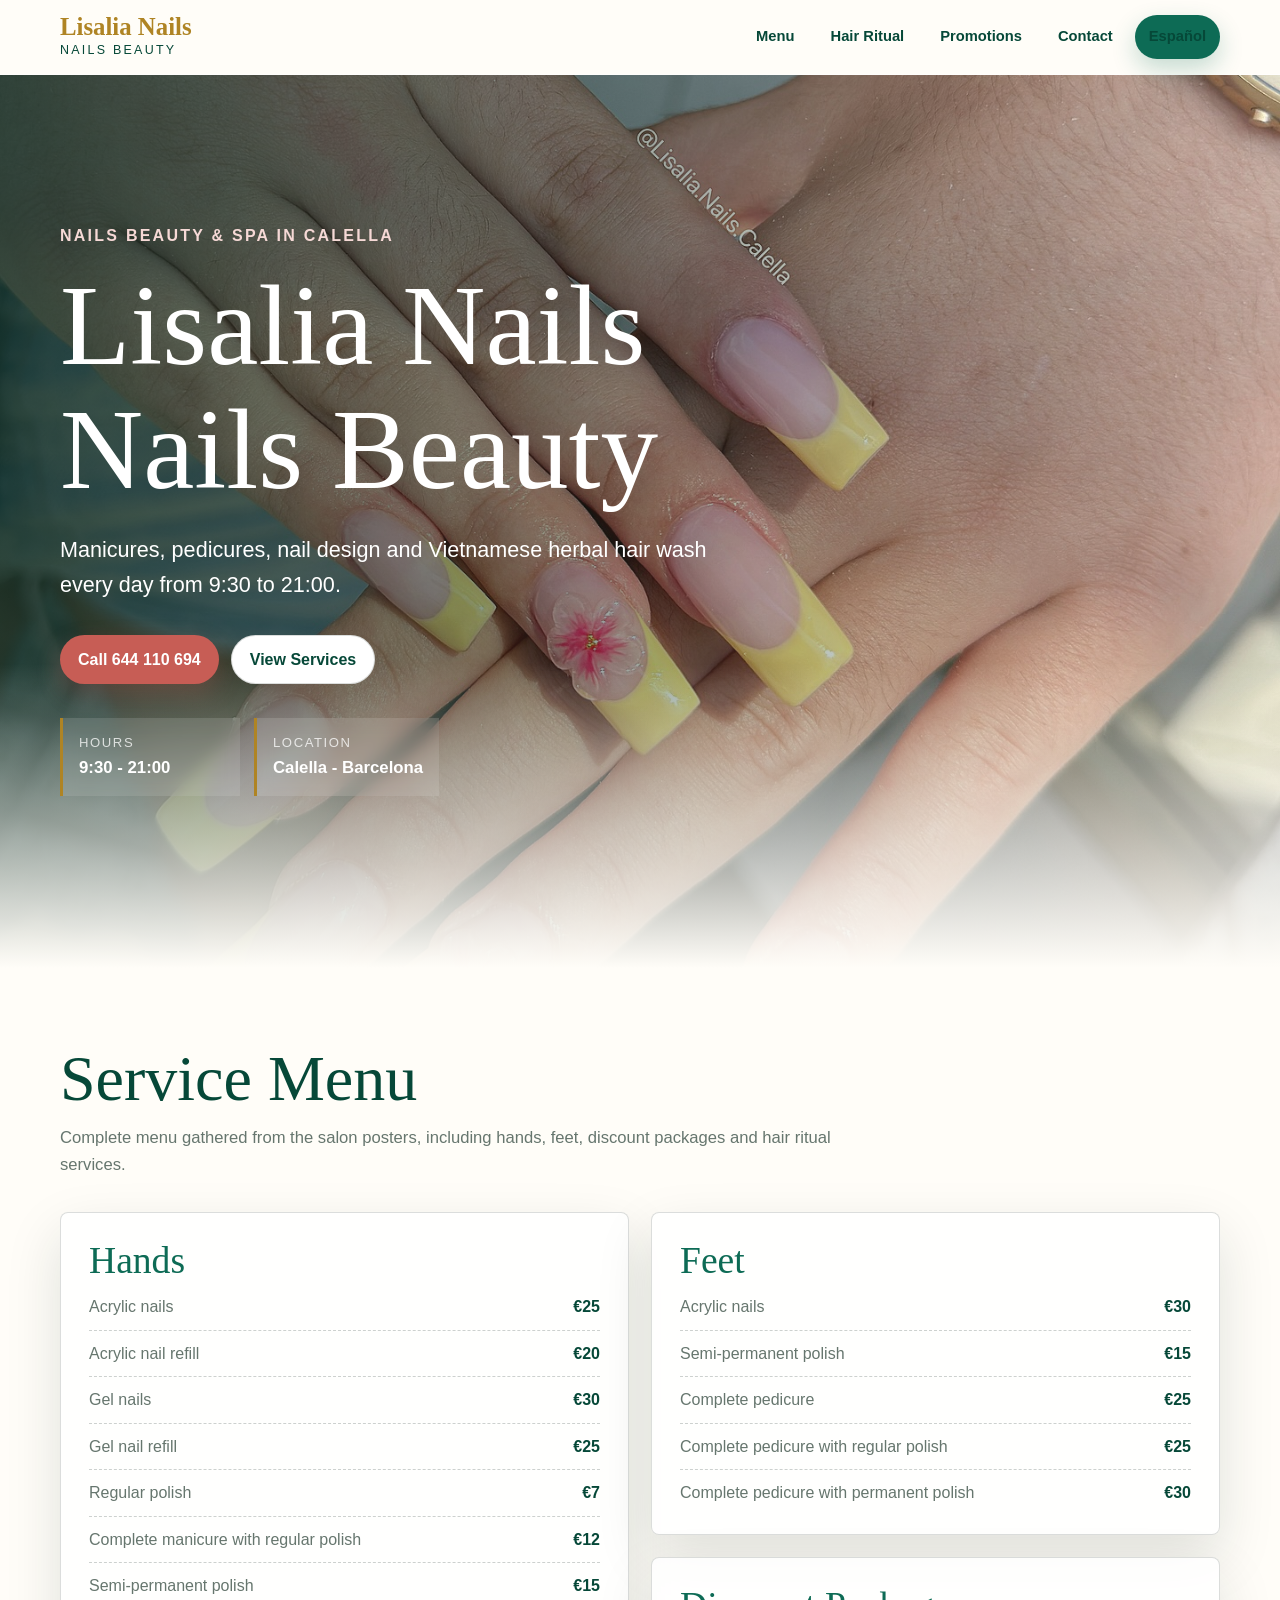
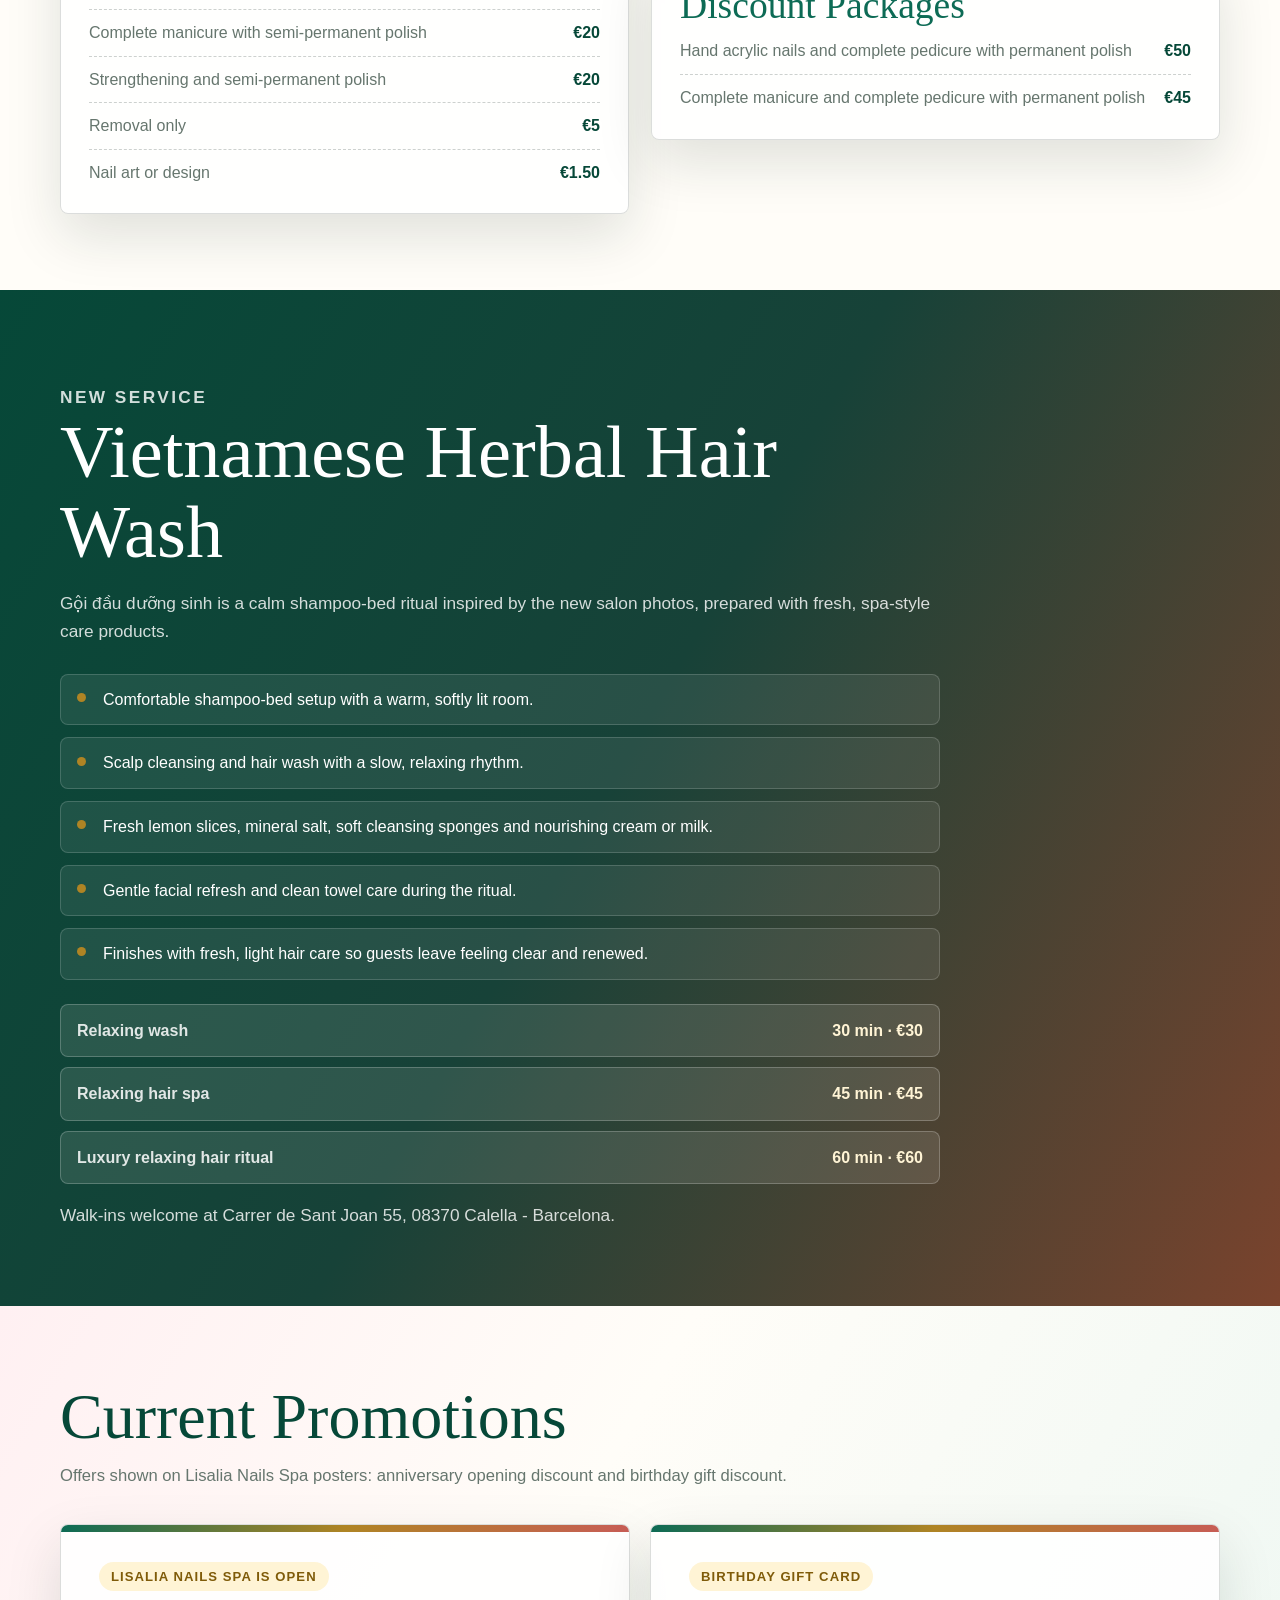
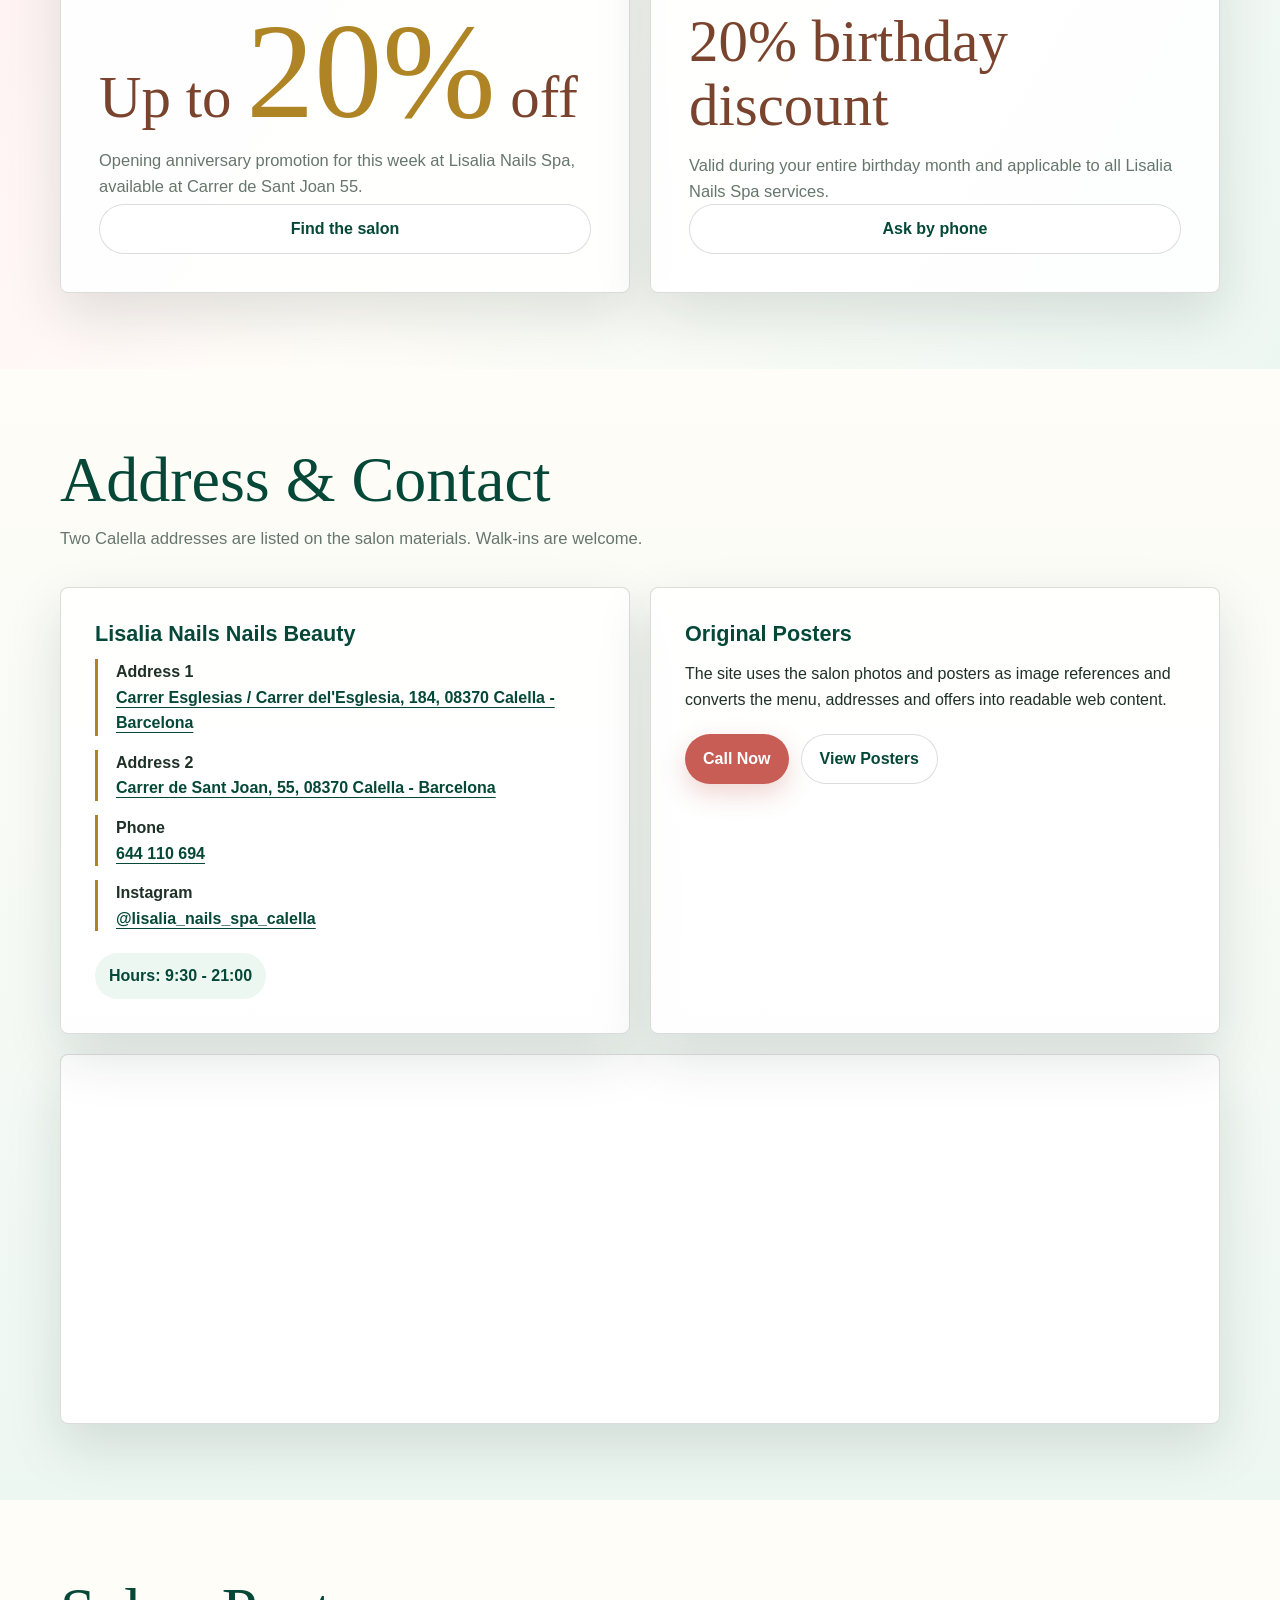
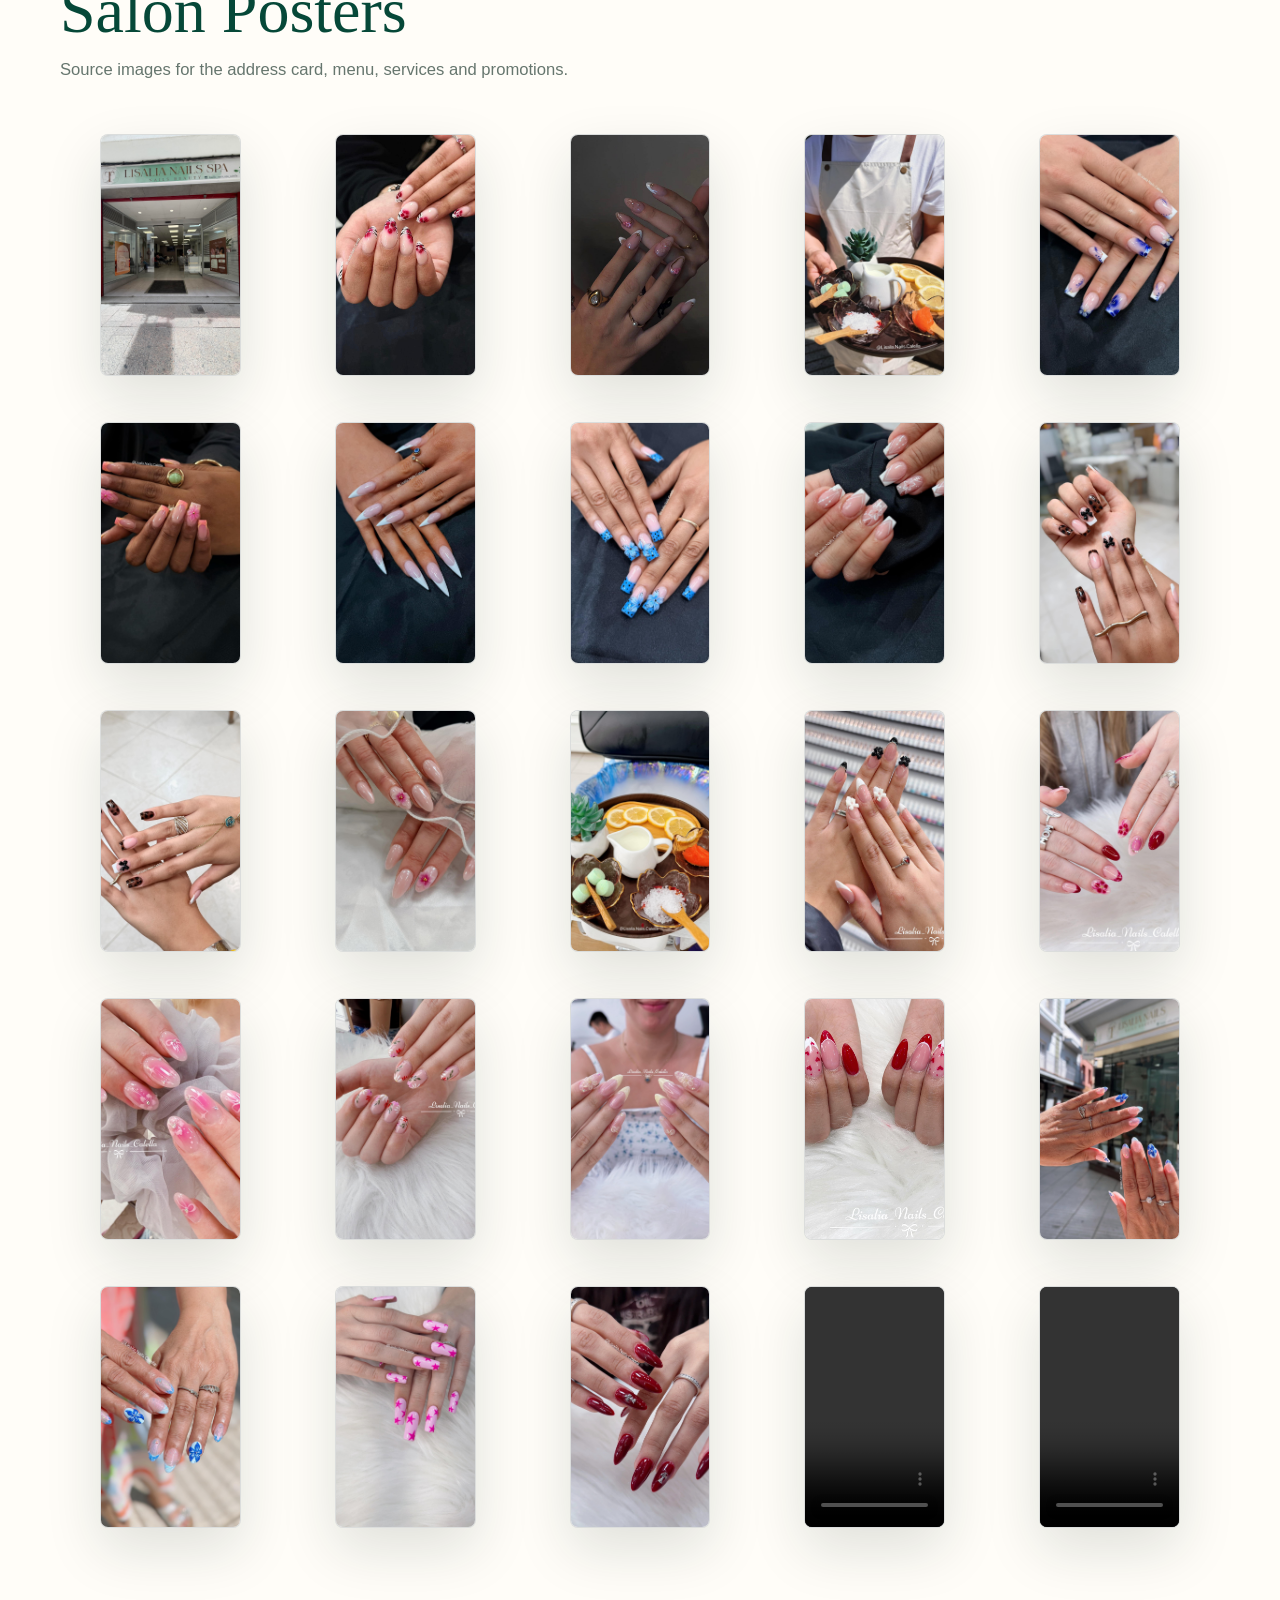
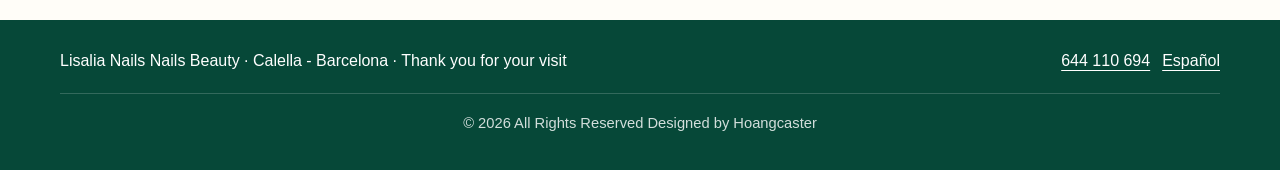
==== commit 707812a2: "upload" ====
--- a/index.html
+++ b/index.html
@@ -317,7 +317,14 @@
               <img src="Ảnh mới/image_1778231816902.fna&amp;edm=AB0BvfgEAAAA&amp;_nc_tpa=Q5bMBQHYUtXwDqjgvc1Xq7Tjkv5js58wx9U95qoiAevSDqNn1Nh77a6gat-Ym-6FKJJ75pRlQd9fGq8p1Q&amp;oh=03_Q7cD5QGcF4YdkX2eQ7sr306G5RGOPKxyU_z1sElKHHTyKvtsMw&amp;oe=6A252B34.jpg" alt="Salon image 23" loading="lazy">
             </figure>
             <figure class="poster-card">
-              <img src="Ảnh mới/videoframe_2931.png" alt="Salon image 24" loading="lazy">
+              <video controls preload="metadata">
+                <source src="Ảnh mới/AQM1npxpEBSLFWLGpCFb7isMyOeu73FKwu_7G6D7JUoS3WyblwrgeCQkYxcWxqMfDrl60EUCW_-GbzOMJw0O-DNG-bd4o1dQfXkoe4Q55A.mp4" type="video/mp4">
+              </video>
+            </figure>
+            <figure class="poster-card">
+              <video controls preload="metadata">
+                <source src="Ảnh mới/AQPwLrQfFMxOSVIKh0ud040pBCHyTENJjVPUZweFlH54CpM3rCyMKo7CO7-sqpVghiQeAwteiaz0iHdVFDpAAGQrC6wflOS76MOm3JhzrA.mp4" type="video/mp4">
+              </video>
             </figure>
           </div>
         </div>
--- a/styles.css
+++ b/styles.css
@@ -585,10 +585,16 @@
   background: white;
 }
 
-.poster-card img {
+.poster-card img,
+.poster-card video {
   width: 100%;
   height: 240px;
   object-fit: cover;
+}
+
+.poster-card video {
+  display: block;
+  background: #111;
 }
 
 .poster-card figcaption {
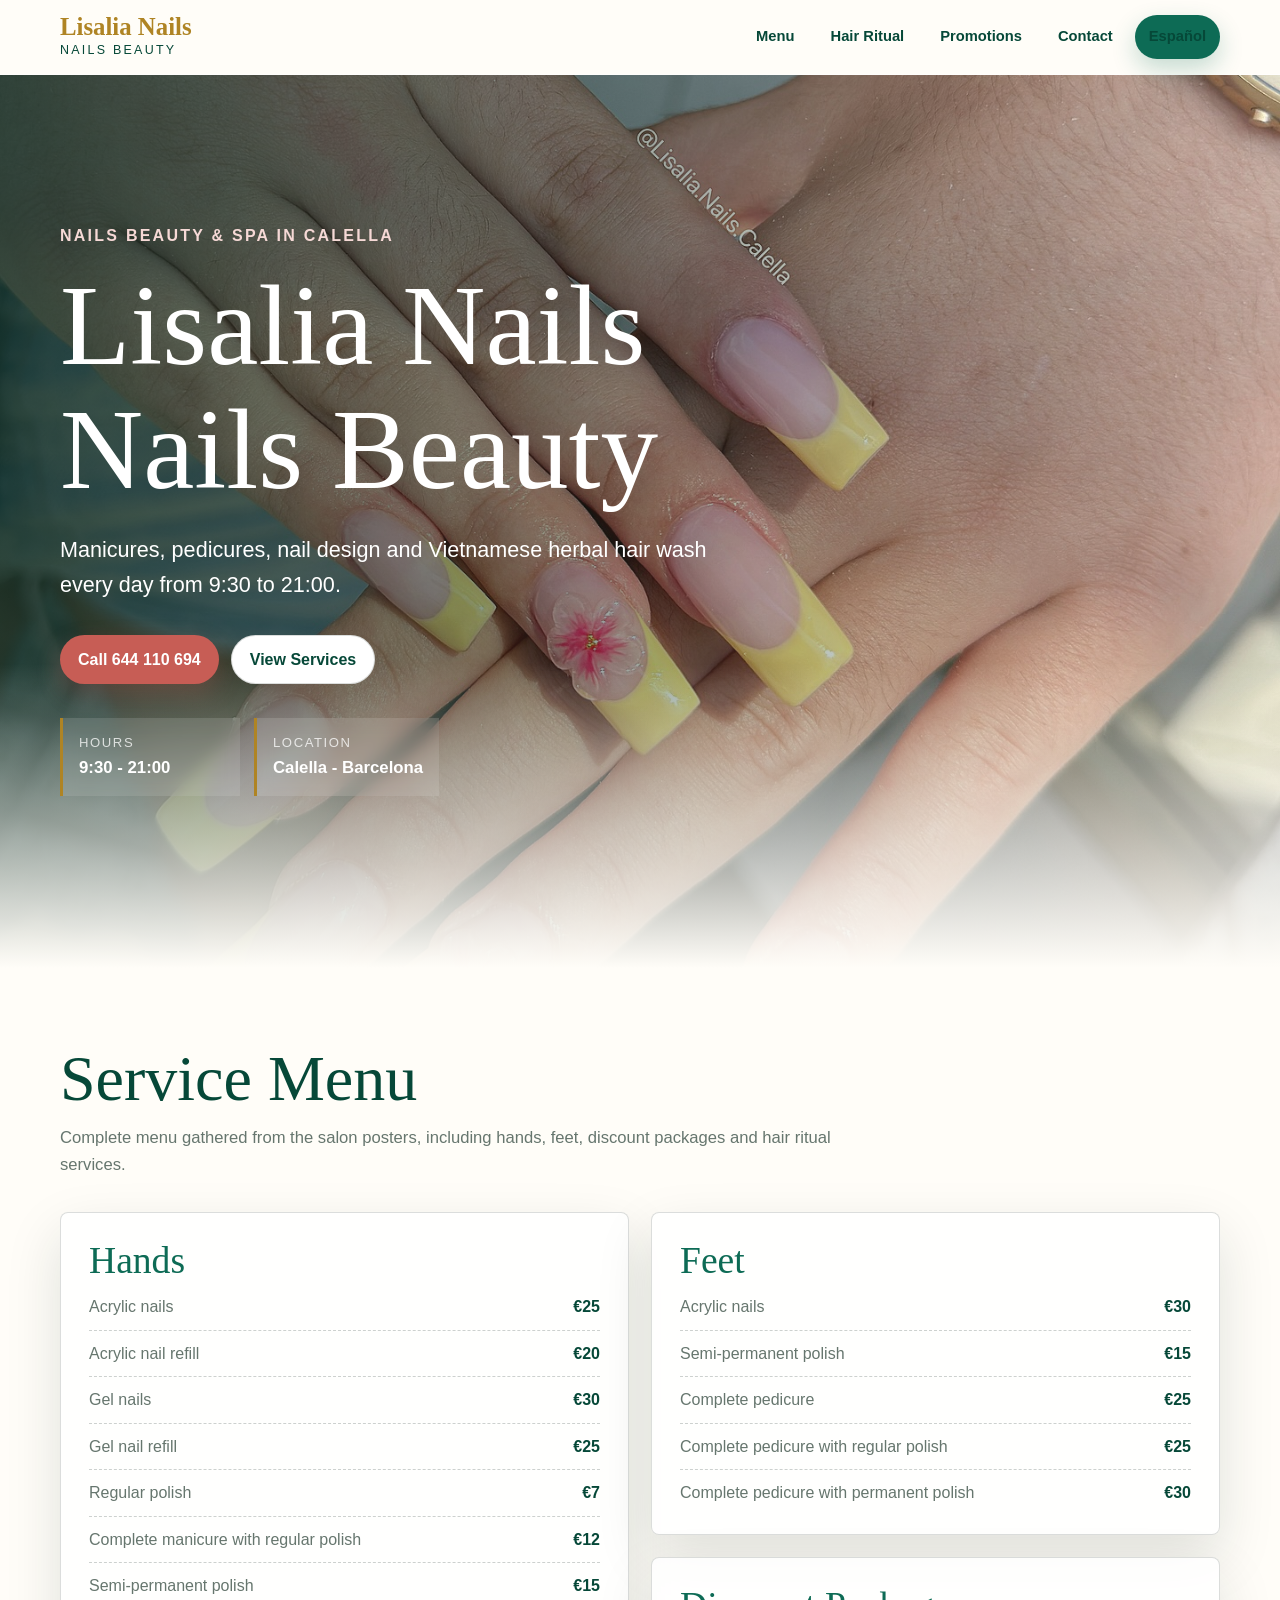
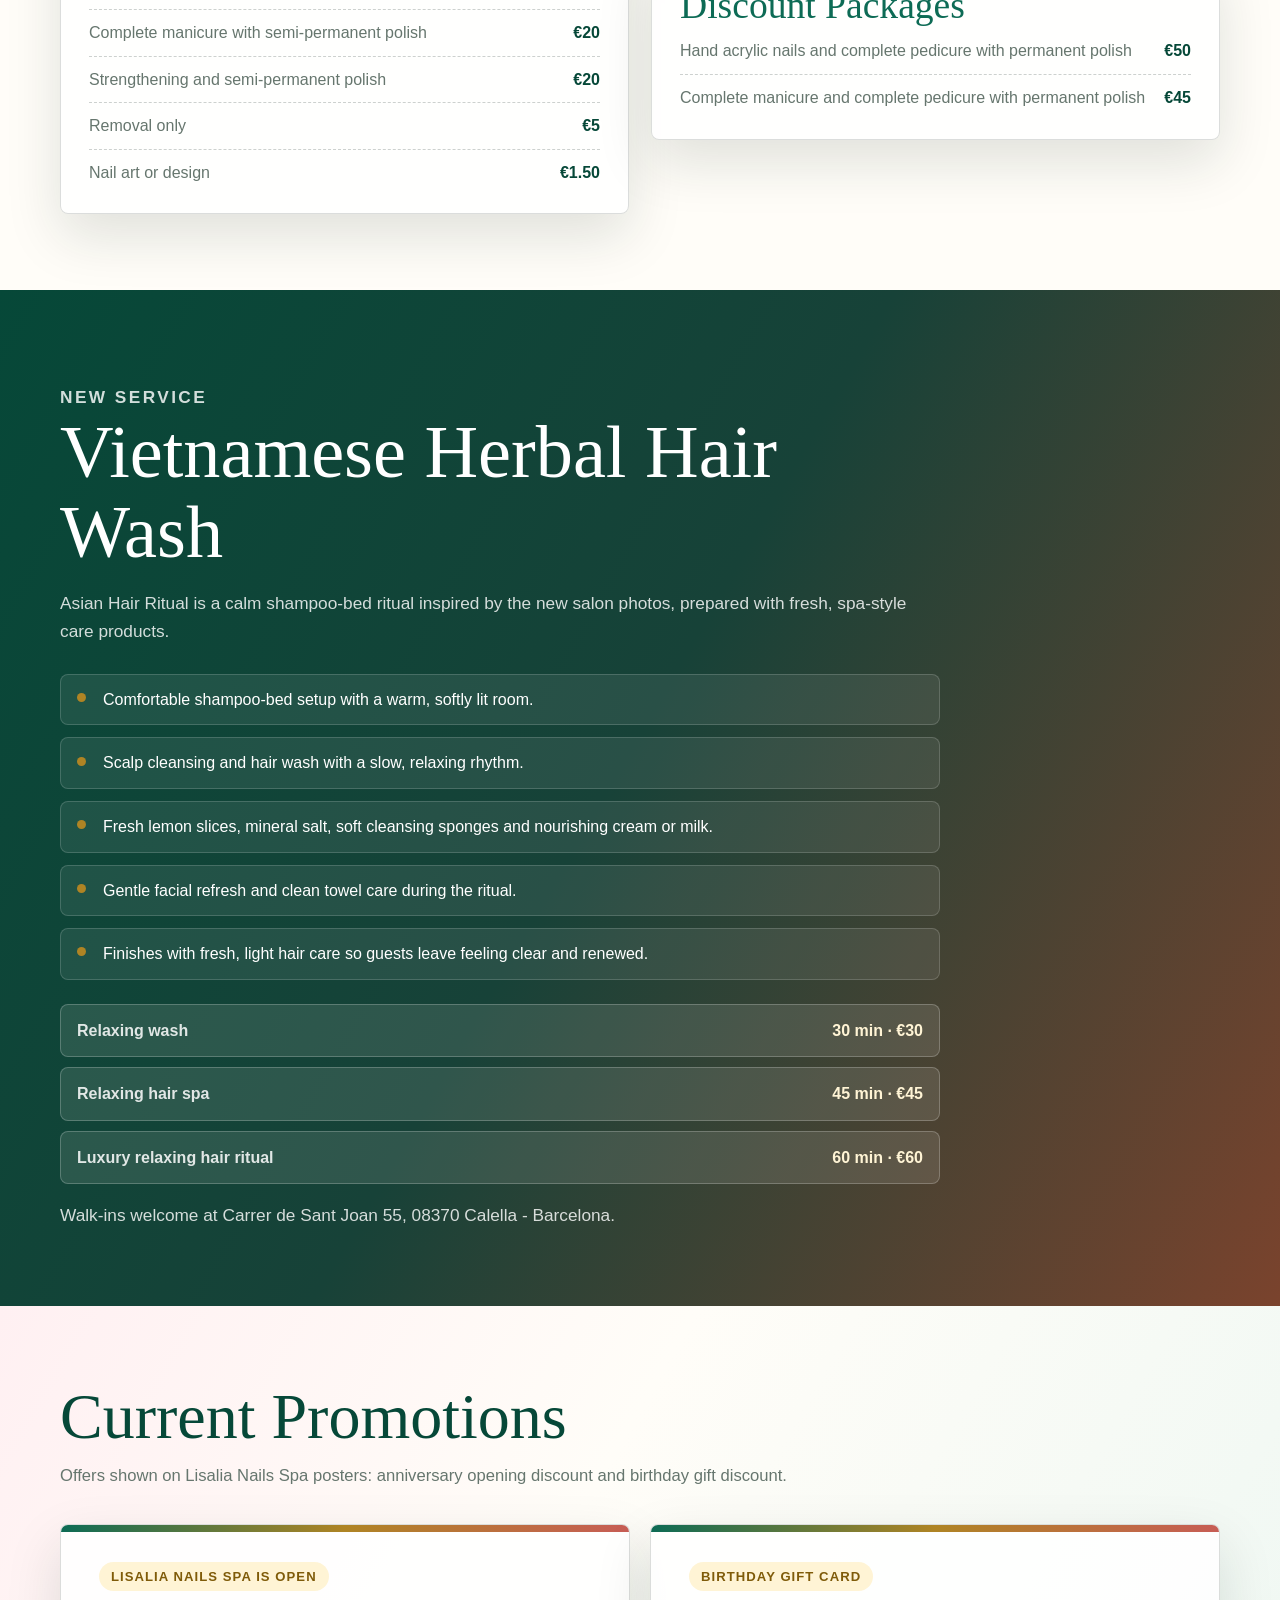
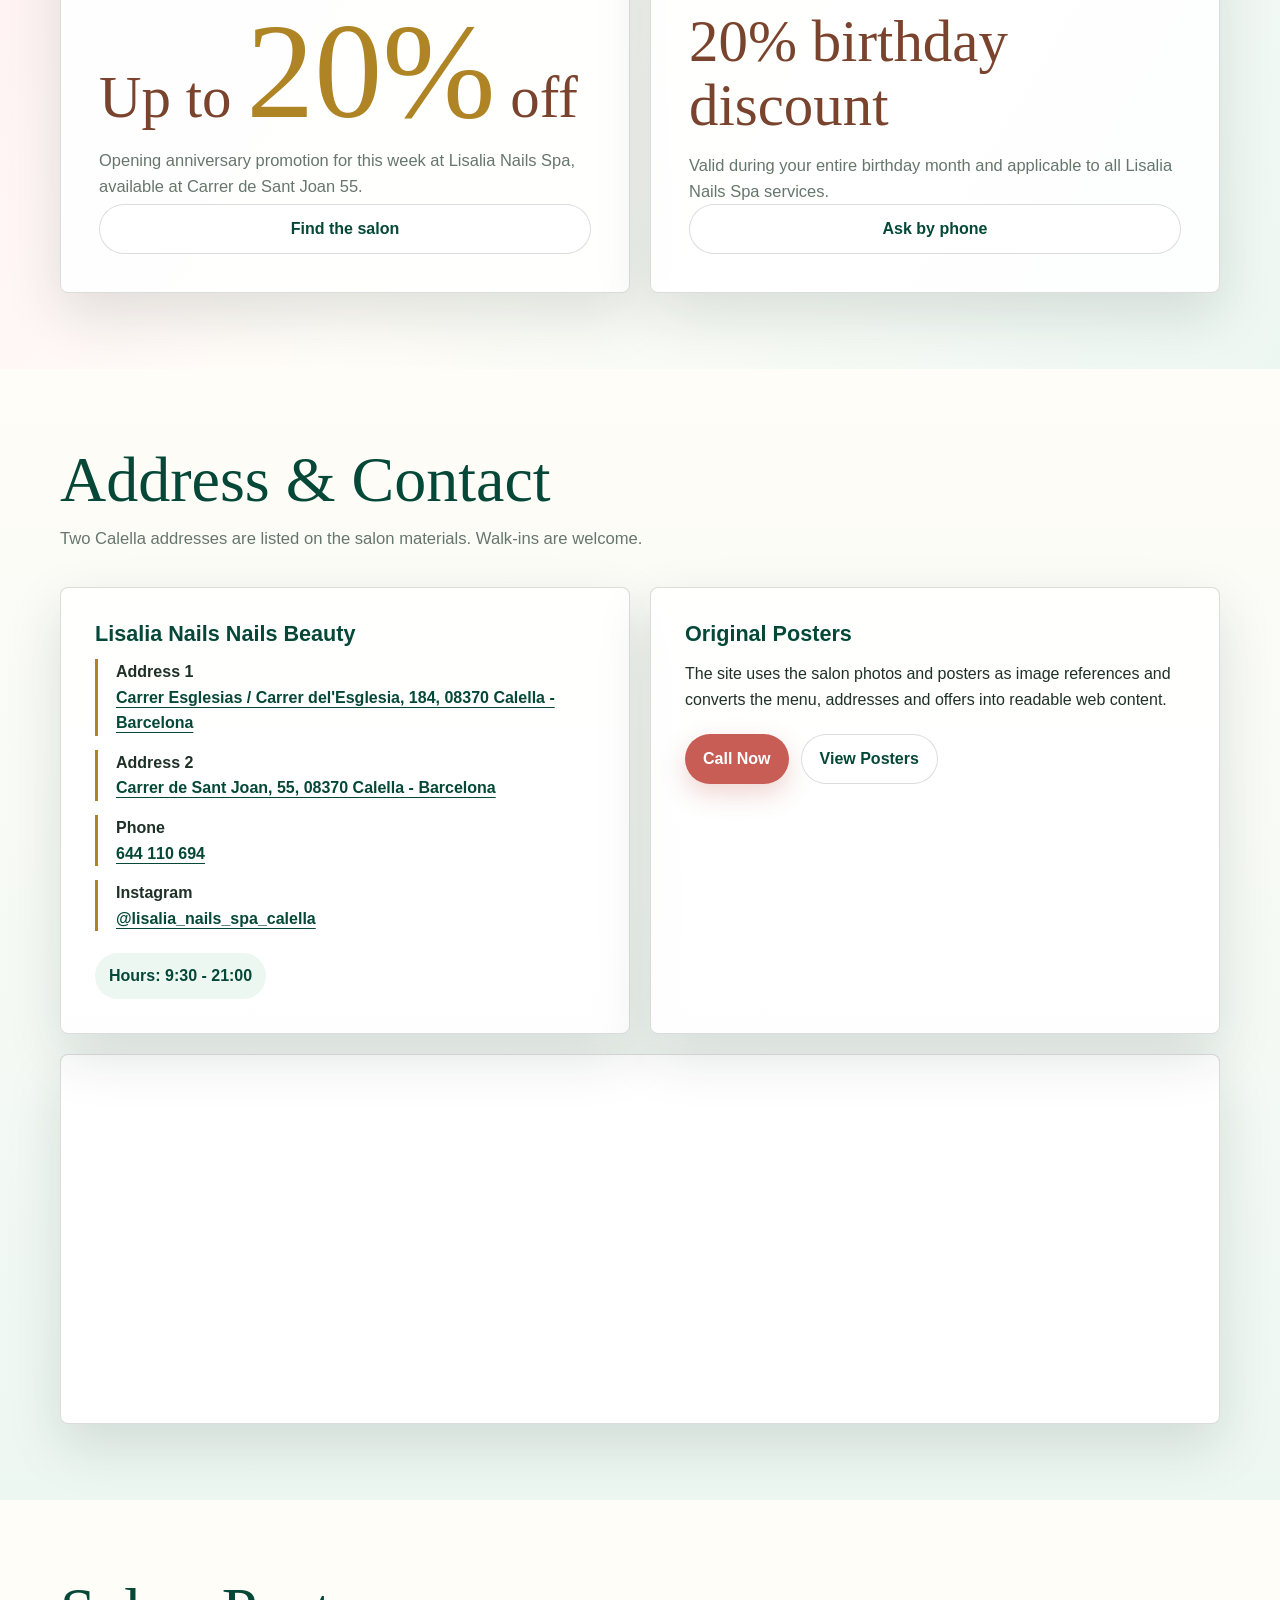
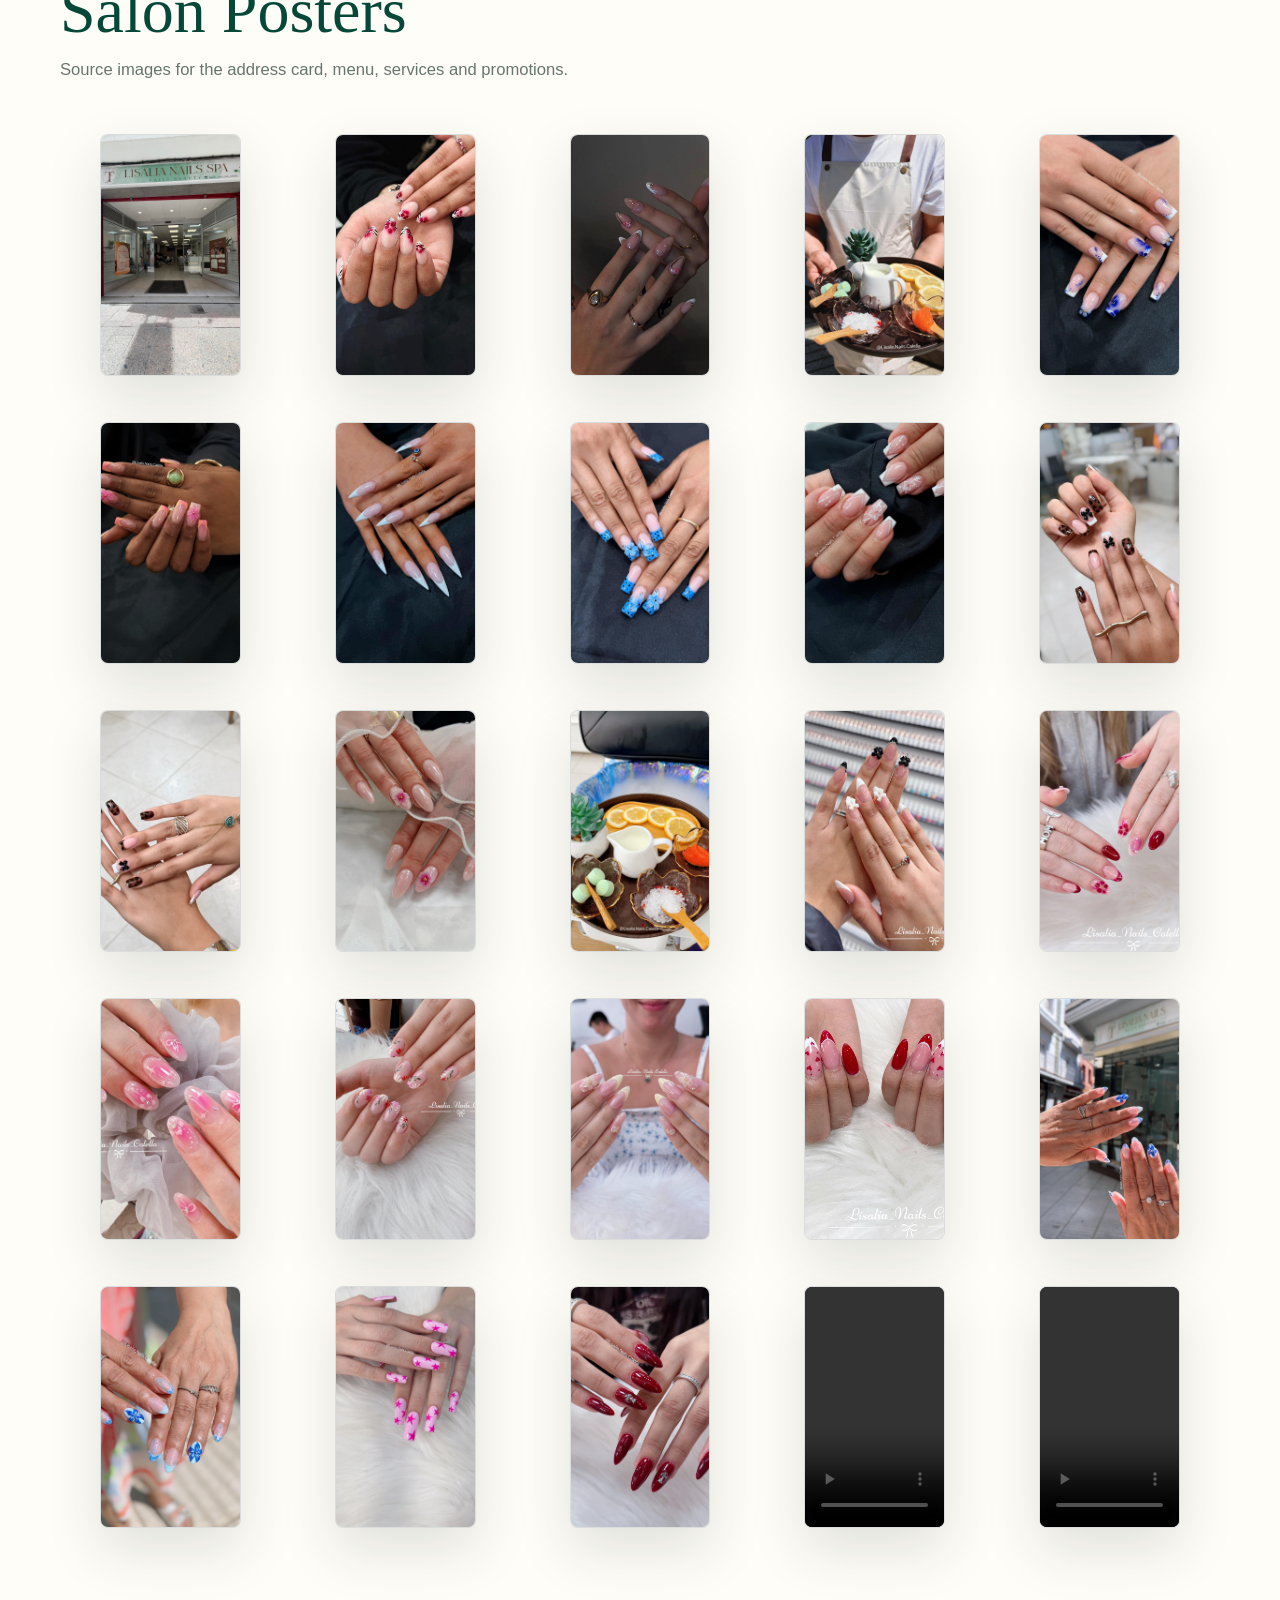
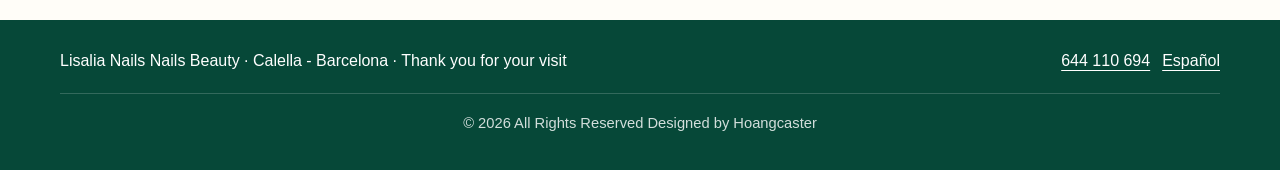
==== commit 78badd4c: "upload" ====
--- a/index.html
+++ b/index.html
@@ -108,7 +108,7 @@
             <p class="eyebrow">New service</p>
             <h2 id="hair-title">Vietnamese Herbal Hair Wash</h2>
             <p>
-              Gội đầu dưỡng sinh is a calm shampoo-bed ritual inspired by the new salon photos, prepared with fresh, spa-style care products.
+              Asian Hair Ritual is a calm shampoo-bed ritual inspired by the new salon photos, prepared with fresh, spa-style care products.
             </p>
             <ul class="ritual-list">
               <li>Comfortable shampoo-bed setup with a warm, softly lit room.</li>
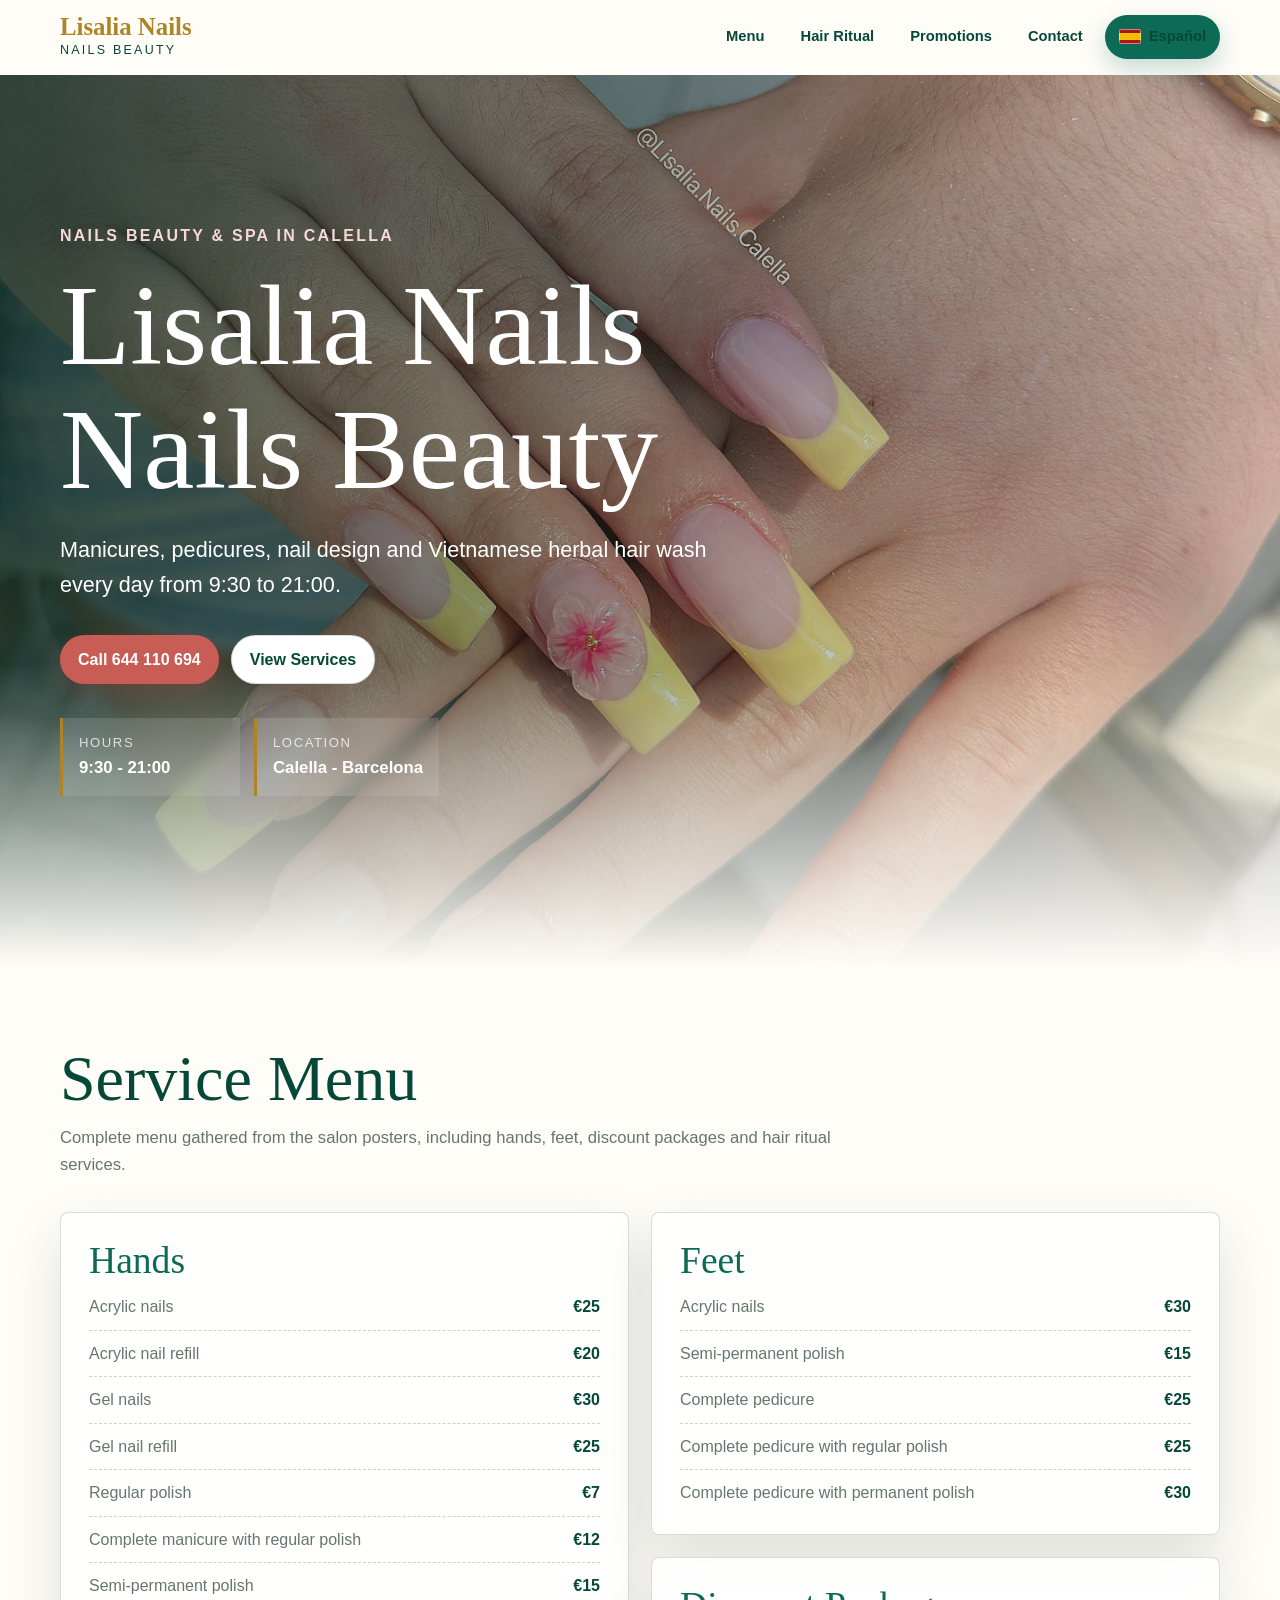
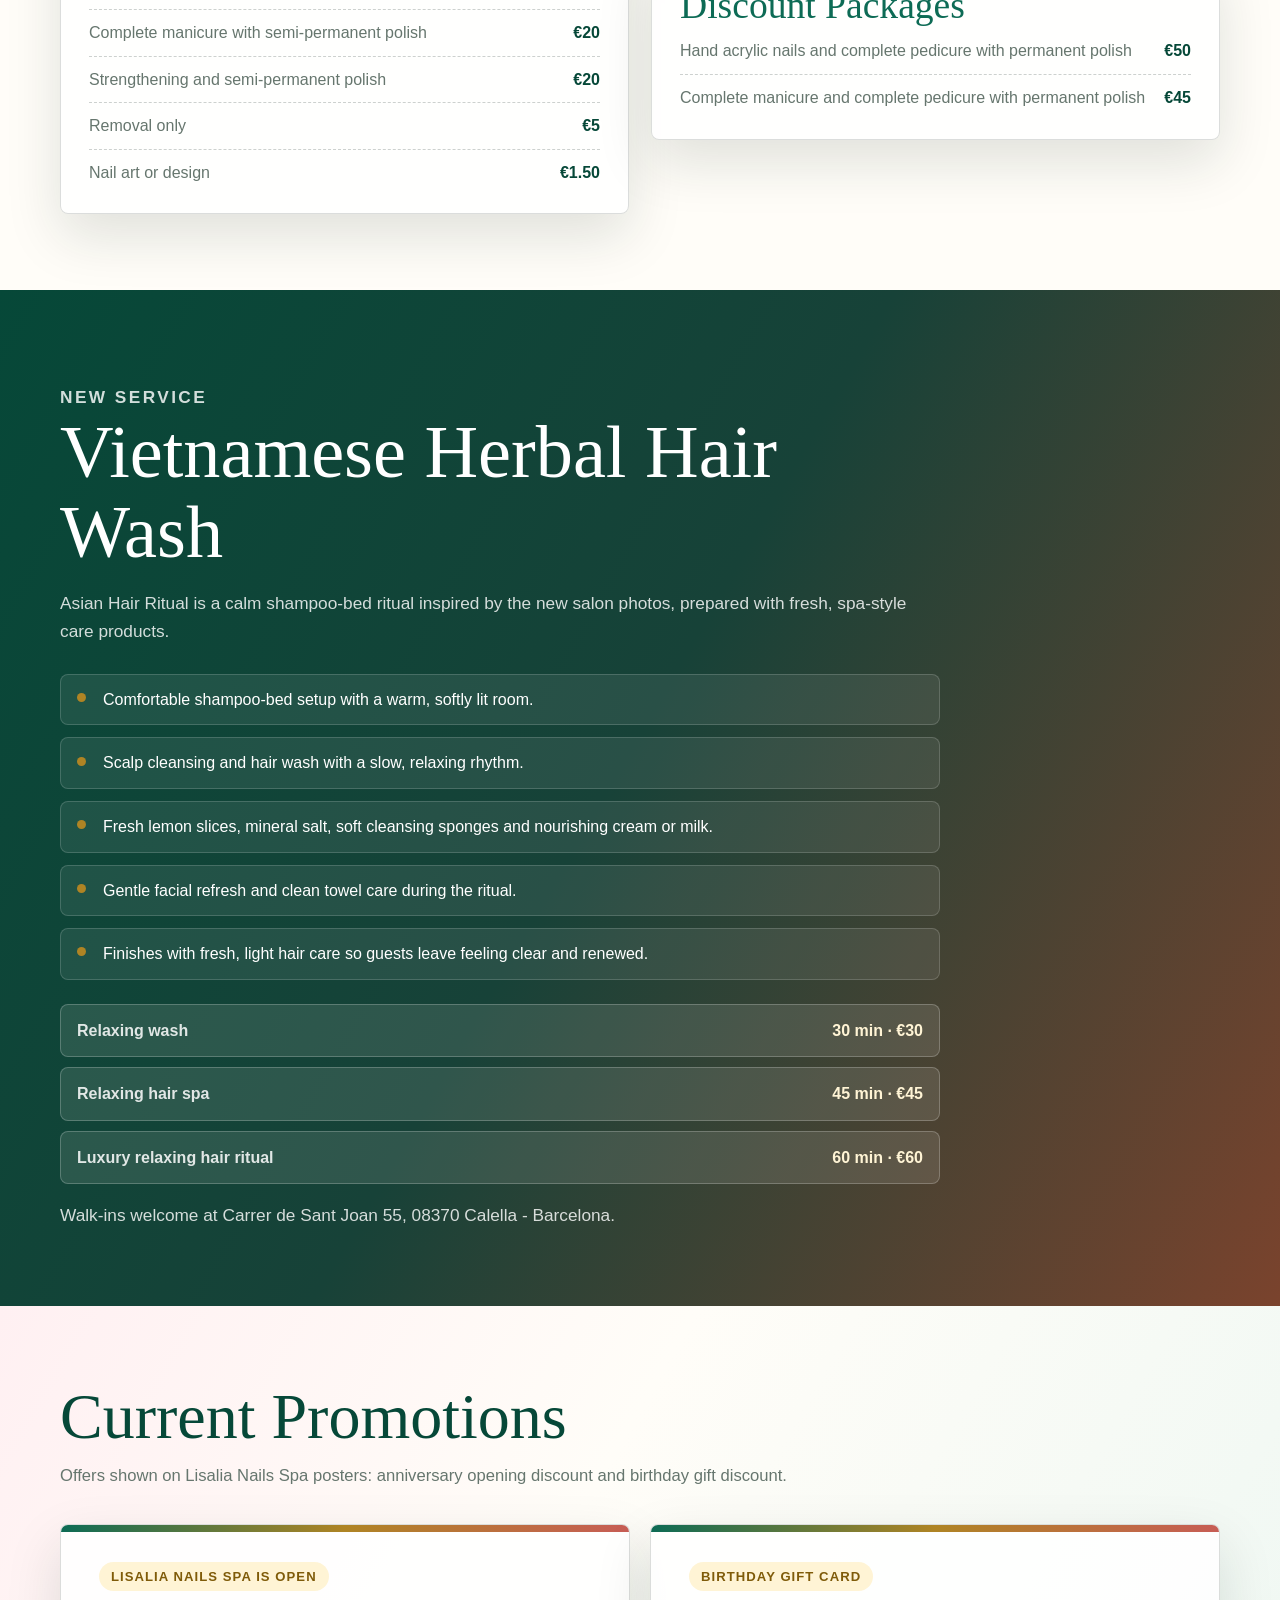
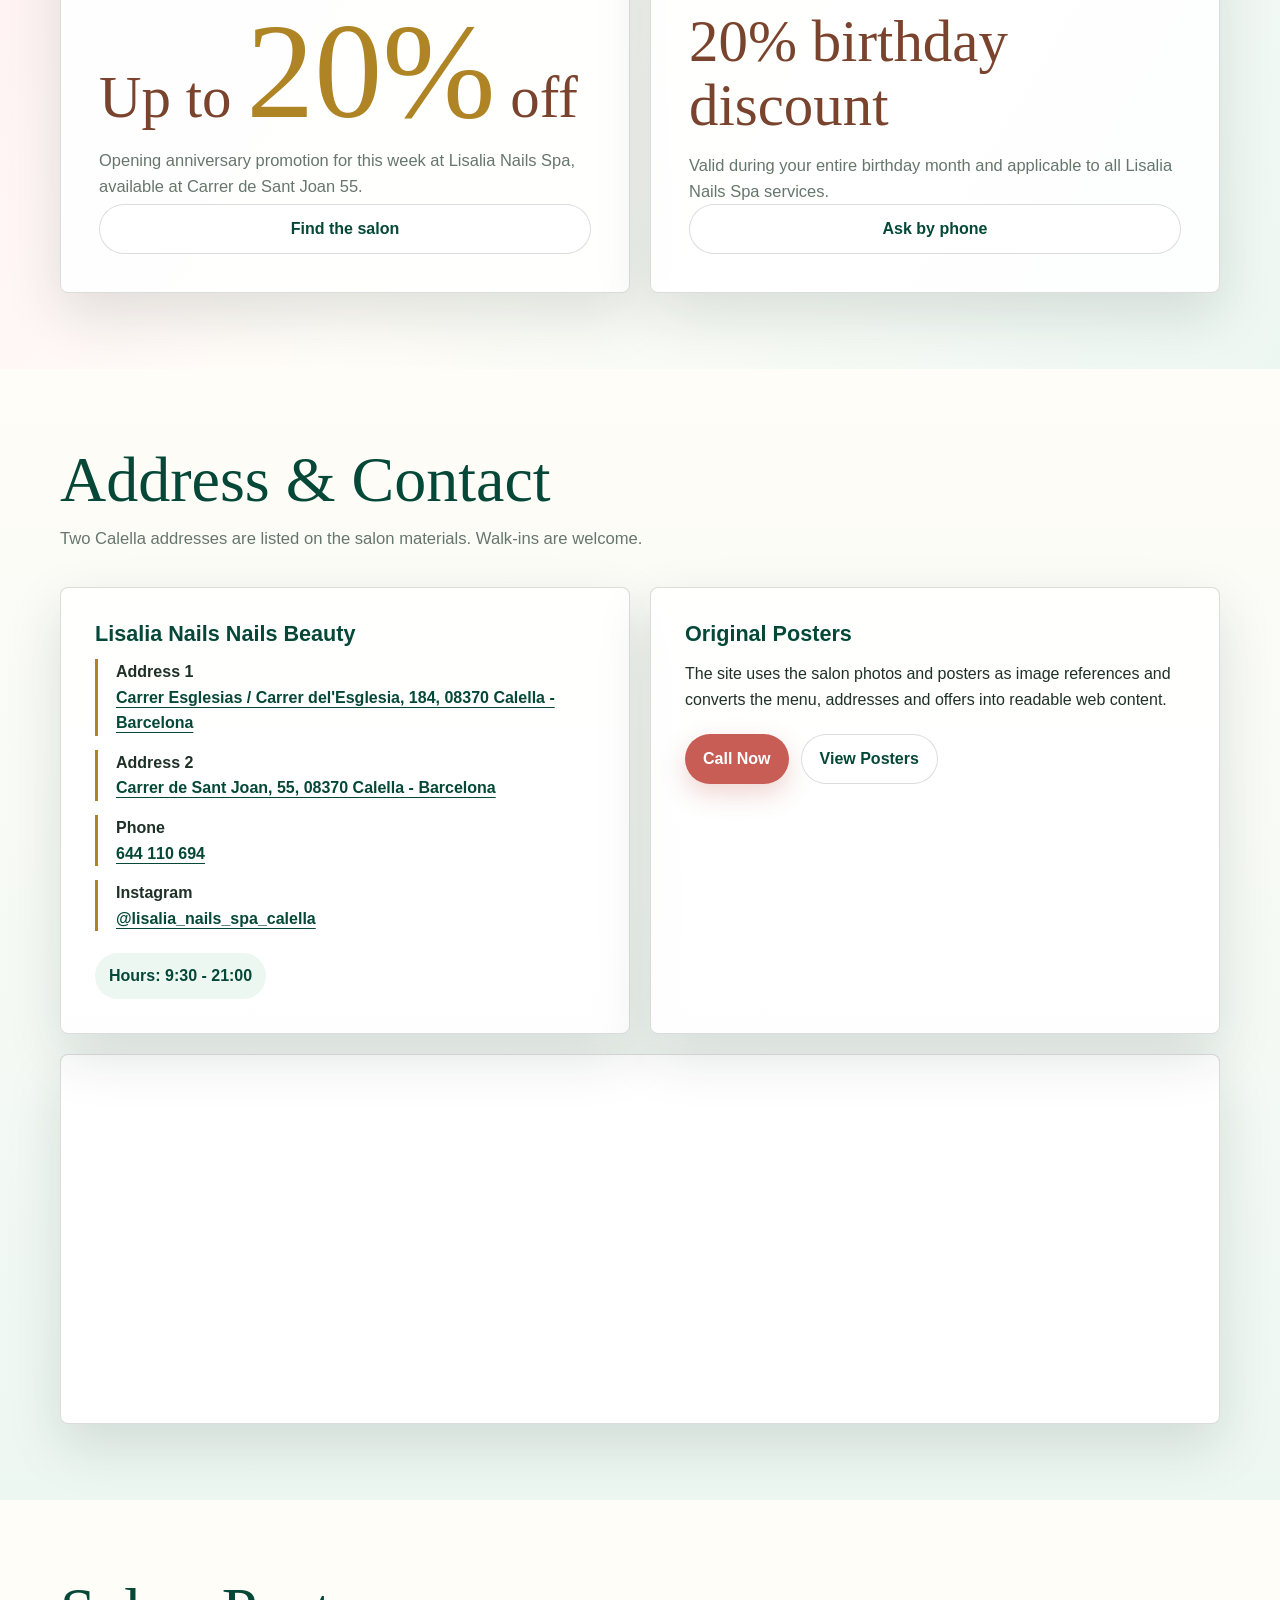
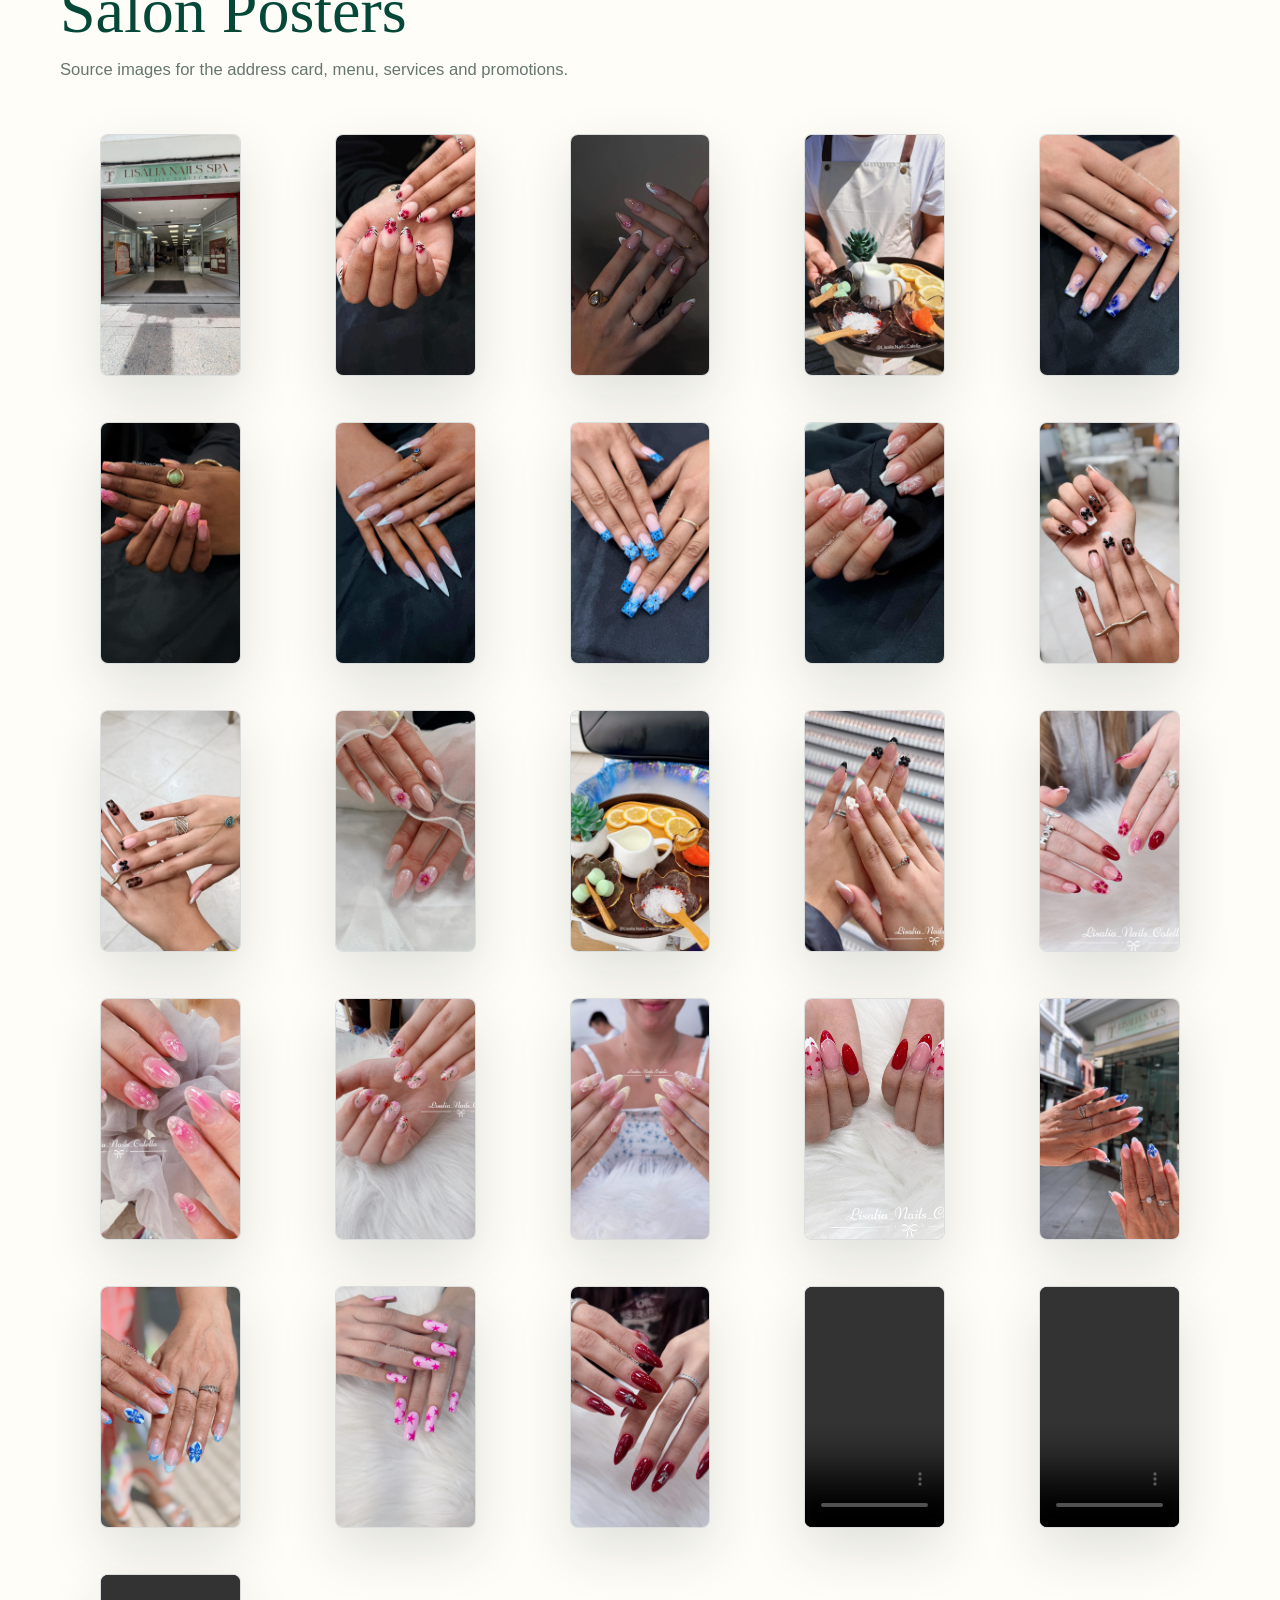
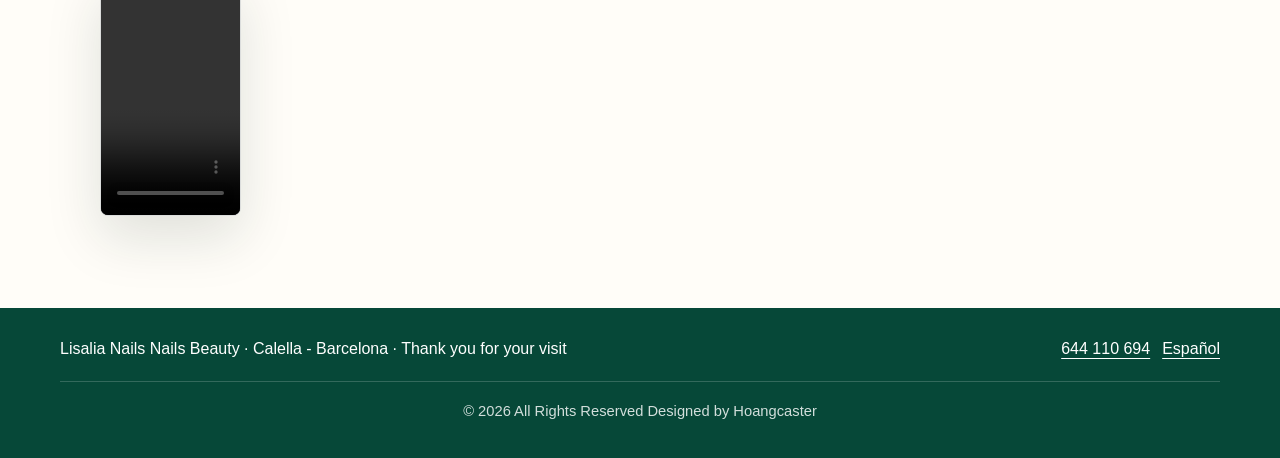
==== commit 5f7b528e: "upload" ====
--- a/index.html
+++ b/index.html
@@ -22,7 +22,7 @@
           <a href="#hair-ritual">Hair Ritual</a>
           <a href="#promotions">Promotions</a>
           <a href="#contact">Contact</a>
-          <a class="language-button" href="es.html">Español</a>
+          <a class="language-button" href="es.html"><span class="language-flag flag-es" aria-hidden="true"></span>Espa&ntilde;ol</a>
         </div>
       </nav>
     </header>
@@ -326,6 +326,11 @@
                 <source src="Ảnh mới/AQPwLrQfFMxOSVIKh0ud040pBCHyTENJjVPUZweFlH54CpM3rCyMKo7CO7-sqpVghiQeAwteiaz0iHdVFDpAAGQrC6wflOS76MOm3JhzrA.mp4" type="video/mp4">
               </video>
             </figure>
+            <figure class="poster-card">
+              <video controls preload="metadata">
+                <source src="Ảnh mới/AQN5EMxvR4iHkYfvFbSRq63v20ylpEEw74wwIFmEoa0iDV6wTH1QrEQgCDnhOD4rEWa-HEZ8qIwnxKhlqN8X9raK2DnFEPFwwUjHLH2pEg.mp4" type="video/mp4">
+              </video>
+            </figure>
           </div>
         </div>
       </section>
--- a/styles.css
+++ b/styles.css
@@ -128,6 +128,37 @@
   box-shadow: 0 10px 24px rgba(13, 107, 85, 0.24);
 }
 
+.language-flag {
+  position: relative;
+  display: inline-block;
+  width: 22px;
+  height: 15px;
+  flex: 0 0 auto;
+  overflow: hidden;
+  border-radius: 2px;
+  box-shadow: inset 0 0 0 1px rgba(255, 255, 255, 0.45);
+}
+
+.flag-es {
+  background: linear-gradient(
+    to bottom,
+    #aa151b 0 25%,
+    #f1bf00 25% 75%,
+    #aa151b 75% 100%
+  );
+}
+
+.flag-gb {
+  background:
+    linear-gradient(27deg, transparent 44%, #fff 44% 50%, #c8102e 50% 56%, #fff 56% 62%, transparent 62%),
+    linear-gradient(153deg, transparent 44%, #fff 44% 50%, #c8102e 50% 56%, #fff 56% 62%, transparent 62%),
+    linear-gradient(to right, transparent 39%, #fff 39% 61%, transparent 61%),
+    linear-gradient(to bottom, transparent 32%, #fff 32% 68%, transparent 68%),
+    linear-gradient(to right, transparent 44%, #c8102e 44% 56%, transparent 56%),
+    linear-gradient(to bottom, transparent 39%, #c8102e 39% 61%, transparent 61%),
+    #012169;
+}
+
 .primary-button {
   background: var(--rose);
   color: white;
